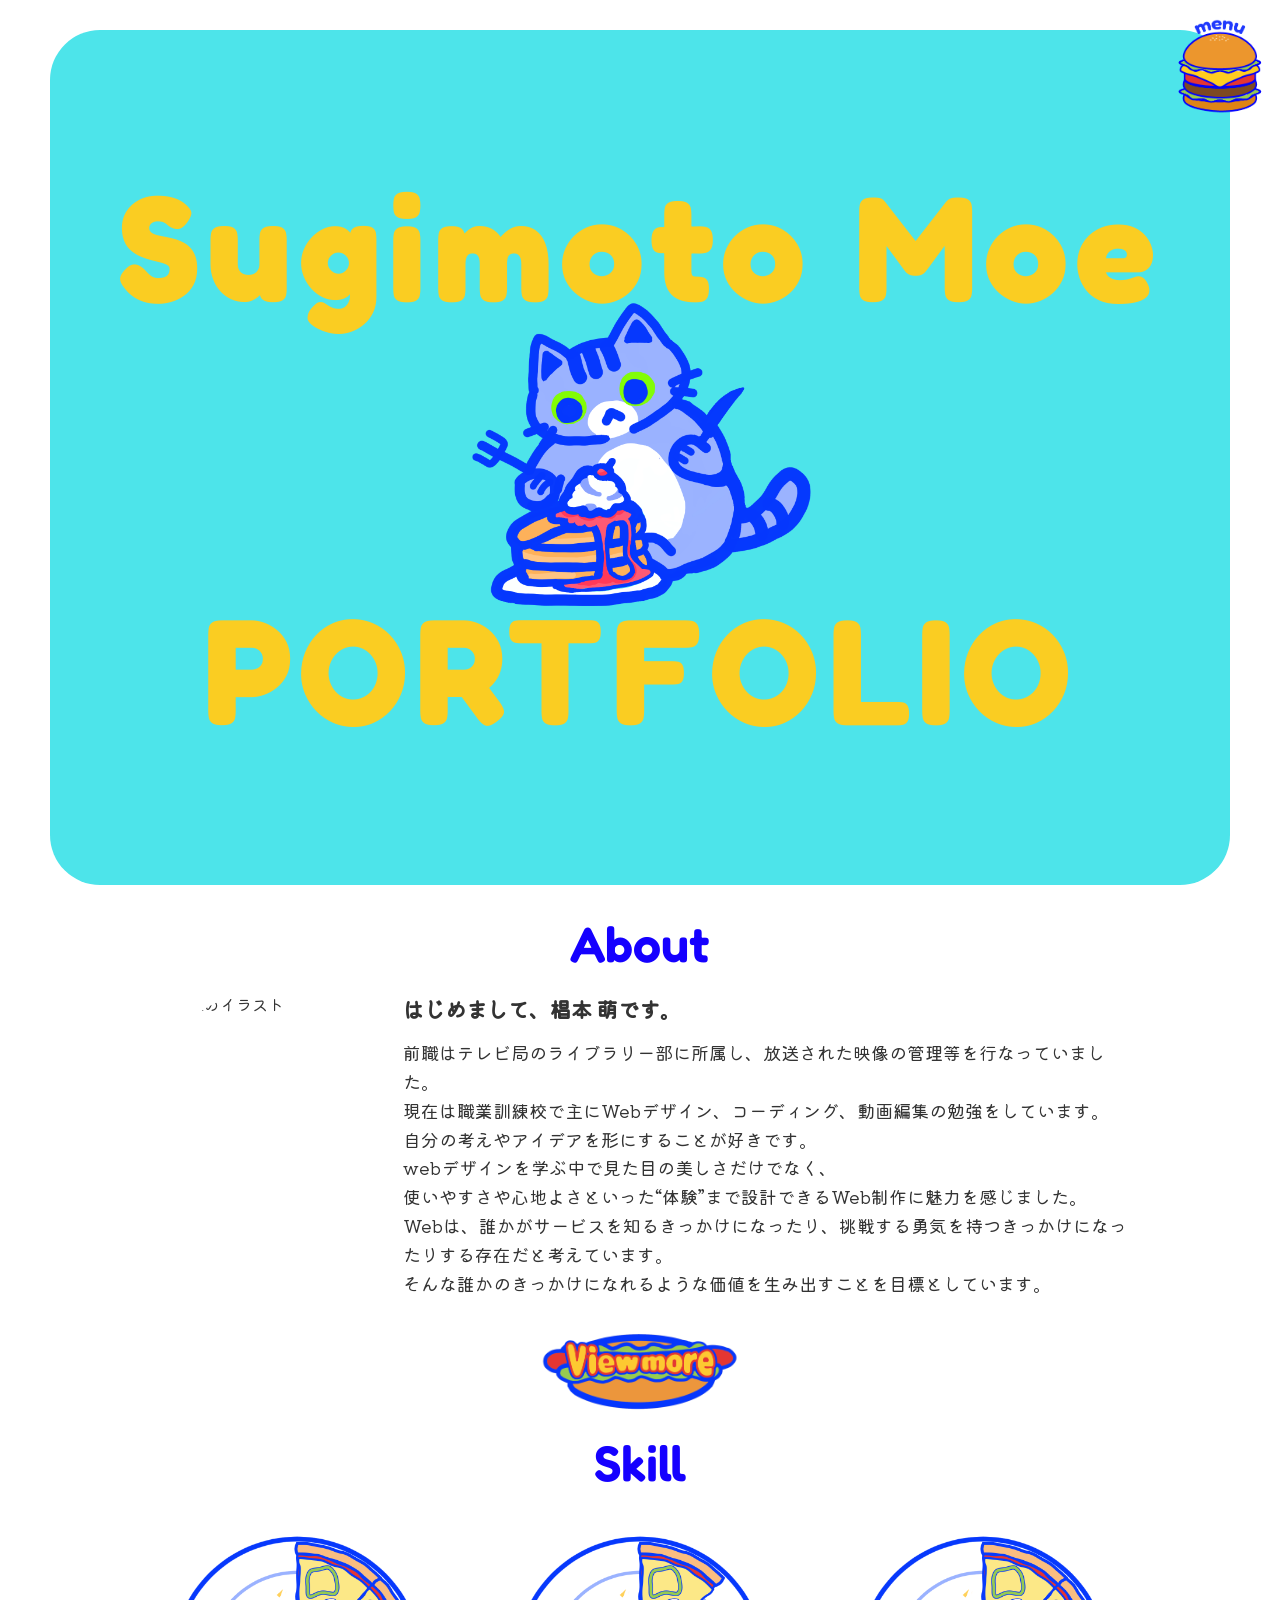
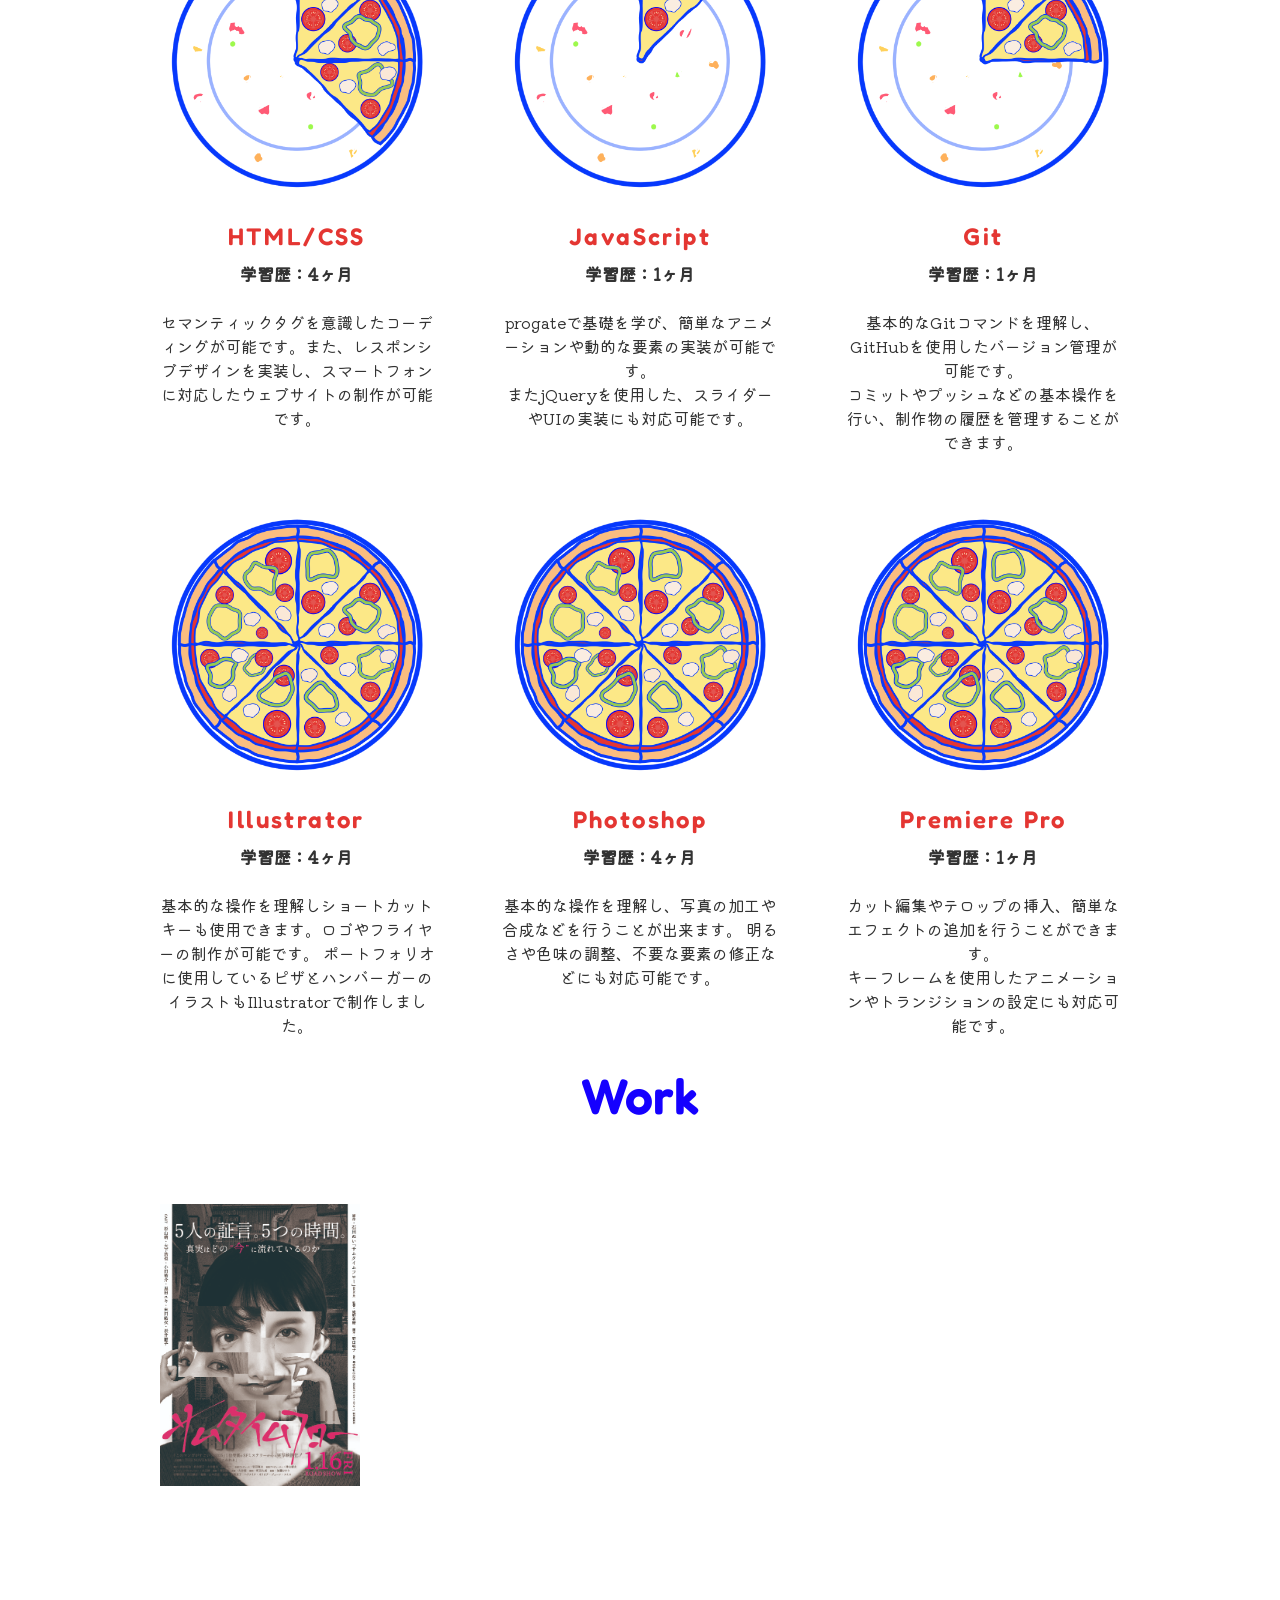
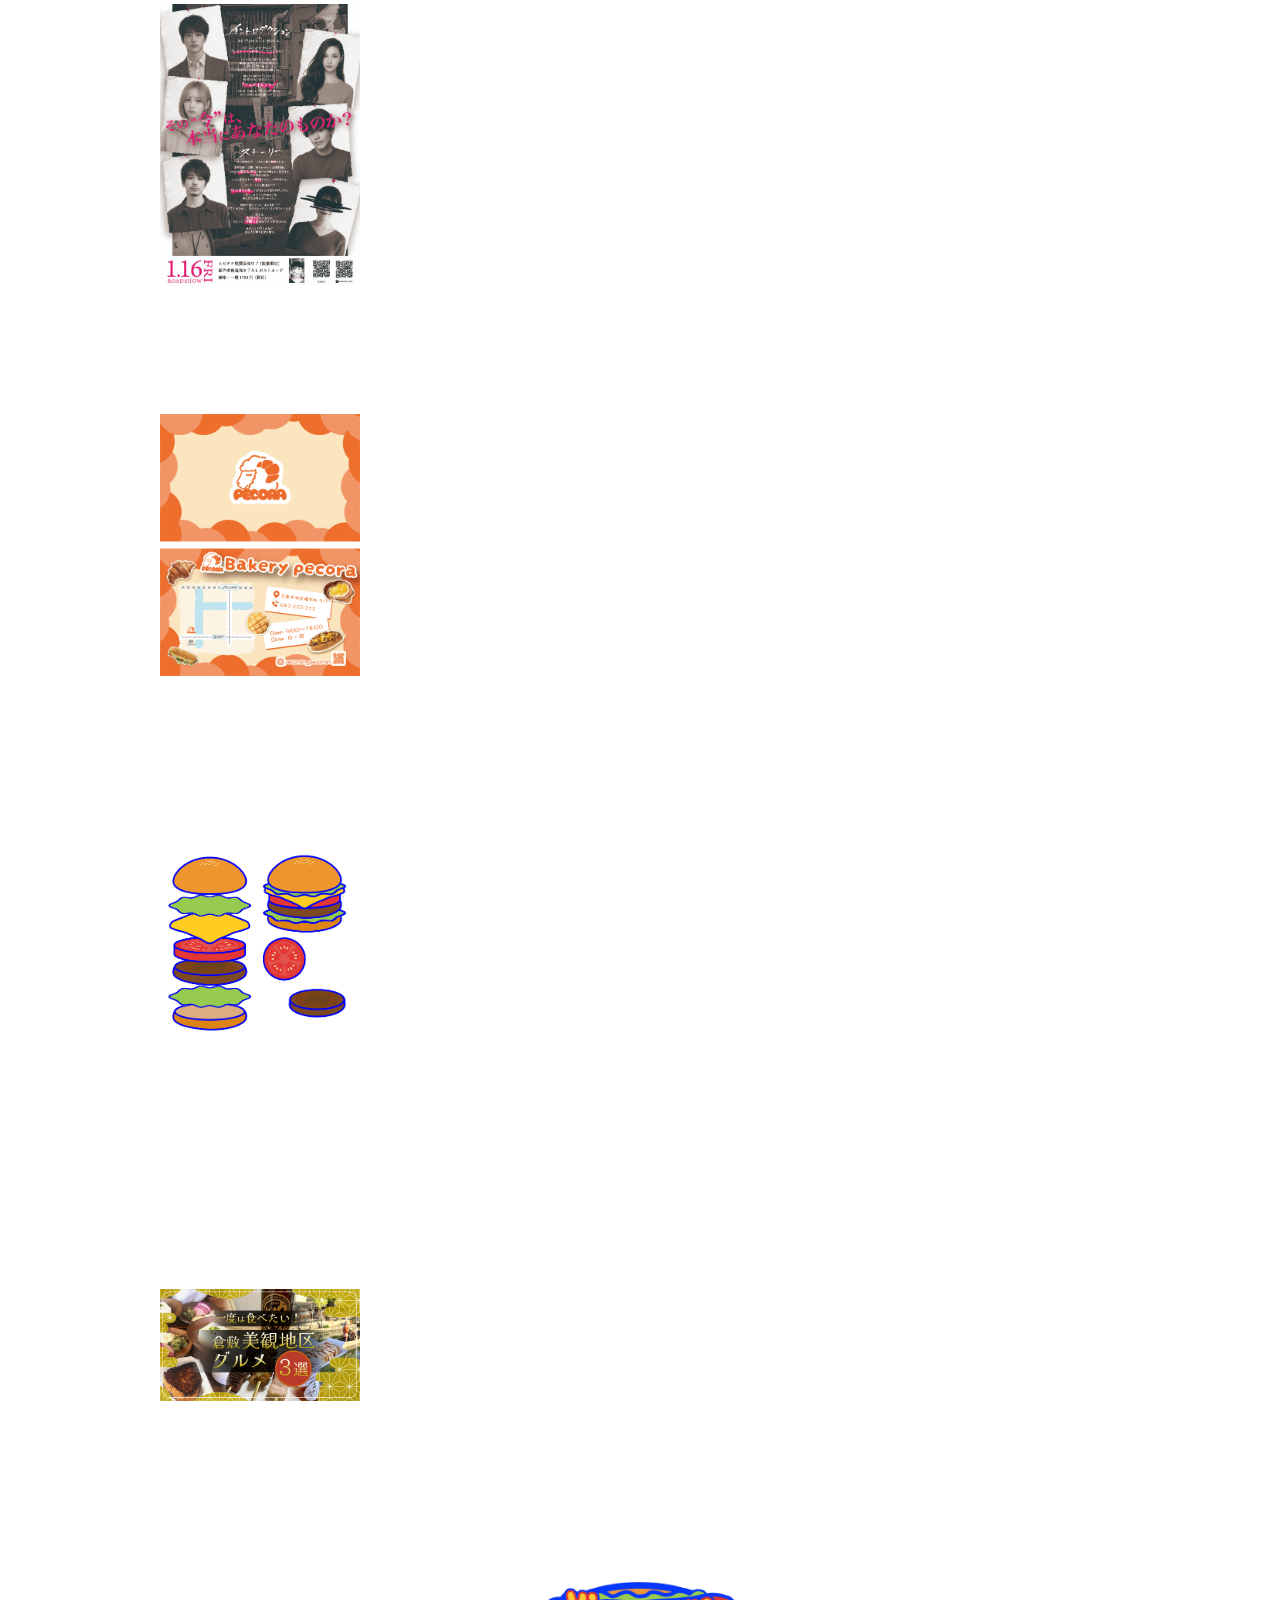
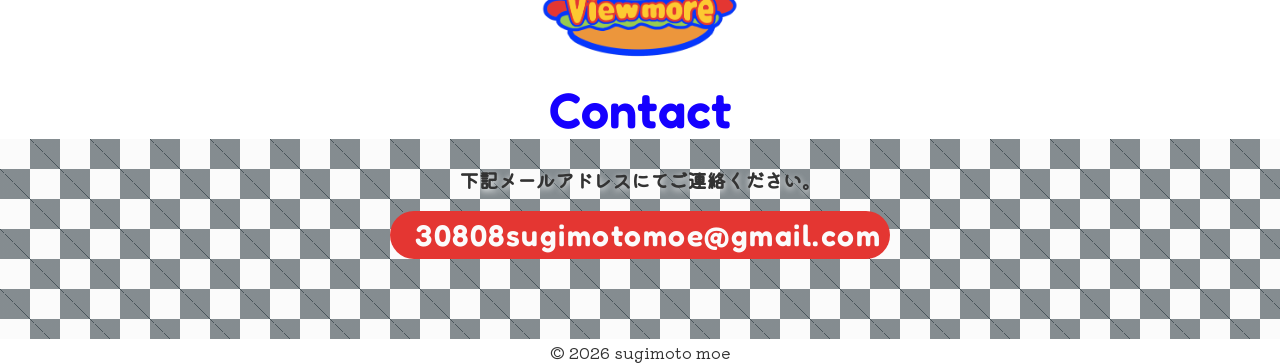
==== index.html @ 566889ae "タイムラインの作成。フォントサイズの調整" ====
<!DOCTYPE html>
<html lang="ja">

<head>
	<meta charset="UTF-8">
	<meta name="viewport" content="width=device-width, initial-scale=1.0">
	<title>椙本のポートフォリオ</title>
	<meta name="description" content="職業訓練校でWeb制作を学ぶ、椙本萌のポートフォリオサイトです。HTML・CSS・JavaScriptを用いた制作物や学習成果、プロフィールなどを掲載しています。">
	<!-- タイトルに表示される写真-->
	<link rel="icon" href="./images/img/route66.png">
	<!-- リセットCSS -->
	<link rel="stylesheet" href="./CSS/reset.css">
	<!-- グーグルフォント 英語-->
	<link rel="preconnect" href="https://fonts.googleapis.com">
	<link rel="preconnect" href="https://fonts.gstatic.com" crossorigin>
	<link href="https://fonts.googleapis.com/css2?family=Fredoka:wght@300..700&display=swap" rel="stylesheet">
	<!-- グーグルフォント 日本語　ゴシック -->
	<link rel="preconnect" href="https://fonts.googleapis.com">
	<link rel="preconnect" href="https://fonts.gstatic.com" crossorigin>
	<link href="https://fonts.googleapis.com/css2?family=Kiwi+Maru&display=swap" rel="stylesheet">
	<!-- Tailwind CSS -->
	<link href="https://cdn.jsdelivr.net/npm/tailwindcss@2.2.19/dist/tailwind.min.css" rel="stylesheet">
	<script src="https://cdn.jsdelivr.net/npm/@tailwindcss/browser@4"></script>
	<!-- jQuery スリック -->
	<!-- slick -->
	<link rel="stylesheet" type="text/css" href="//cdn.jsdelivr.net/npm/slick-carousel@1.8.1/slick/slick.css" />
	<link rel="stylesheet" href="./CSS/slick-theme.css">
	<script src="https://ajax.googleapis.com/ajax/libs/jquery/3.6.0/jquery.min.js"></script>
	<script type="text/javascript" src="//cdn.jsdelivr.net/npm/slick-carousel@1.8.1/slick/slick.min.js"></script>
	<!-- スタイルCSS -->
	<link rel="stylesheet" href="./CSS/style.css">
</head>

<body id="index-html">

	<header>
		<h1 id="home">
			<div class="toppage">
				<p class="hero-title title-01">Sugimoto Moe</p>
				<div class="heroview">
					<!-- ヒーロービューの写真　メイン -->
					<img src="./images/img/hero01.png" alt="パンケーキを食べる猫のイラスト" class="hero-main">
					<!-- ヒーロービューの写真　クリック -->
					<img src="./images/img/hero02.png" alt="パンケーキを食べる猫のイラスト" class="hero-sub">
				</div>
				<p class="hero-title title-02">PORTFOLIO</p>
			</div>
		</h1>

		<div class="hamburger-wrapper">
			<nav>
				<ul class="hamburger">
					<li class="hamburger-top">
						<img src="./images/hamburger manu/hamburger-01.png" alt="ハンバーガーメニュー">
					</li>
					<li class="hamburger-home">
						<a href="#home">
							<img src="./images/hamburger manu/hamburger-02.png" alt="homeセクションへのリンク">
							<!-- <span>HOME</span> -->
						</a>
					</li>
					<li class="hamburger-about">
						<a href="#about">
							<img src="./images/hamburger manu/hamburger-03.png" alt="aboutセクションへのリンク">
							<!-- <span>ABOUT</span> -->
						</a>
					</li>
					<li class="hamburger-skill">
						<a href="#skill">
							<img src="./images/hamburger manu/hamburger-04.png" alt="skillセクションへのリンク">
							<!-- <span>SKILL</span> -->
						</a>
					</li>

					<li class="hamburger-work">
						<a href="#work">
							<img src="./images/hamburger manu/hamburger-05.png" alt="workセクションへのリンク">
							<!-- <span>WORK</span> -->
						</a>
					</li>

					<li class="hamburger-contact">
						<a href="#contact">
							<img src="./images/hamburger manu/hamburger-06.png" alt="contactセクションへのリンク">
							<!-- <span>CONTACT</span> -->
						</a>
					</li>

					<li class="hamburger-bottom">
						<img src="./images/hamburger manu/hamburger-07.png" alt="ハンバーガーメニュー">
					</li>
				</ul>
			</nav>
		</div>
	</header>

	<main>
		<section id="about" class="section-about">
			<div class="section-inner">
				<h2>About</h2>
				<div class="about-wrapper">
					<img src="./images/img/portrait.png" alt="自画像のイラスト">
					<div class="about-content">
						<p><span>はじめまして、椙本 萌です。</span></p>
						<p>前職はテレビ局のライブラリー部に所属し、放送された映像の管理等を行なっていました。
							<br>現在は職業訓練校で主にWebデザイン、コーディング、動画編集の勉強をしています。
							<br>自分の考えやアイデアを形にすることが好きです。
							<br>webデザインを学ぶ中で見た目の美しさだけでなく、
							<br>使いやすさや心地よさといった“体験”まで設計できるWeb制作に魅力を感じました。
							<br>Webは、誰かがサービスを知るきっかけになったり、挑戦する勇気を持つきっかけになったりする存在だと考えています。<br>
							そんな誰かのきっかけになれるような価値を生み出すことを目標としています。
						</p>
					</div>
				</div>
				<a href="about.html" class="hd-btn">
						<img src="./images/img/hd-btn.PNG" alt="もっと見る">
					</a>
			</div>
		</section>


		<section id="skill" class="section-skill">
			<div class="section-inner">
				<h2>Skill</h2>
				<!-- HTML・CSS円グラフ -->
				<div class="skill-list">
					<div class="skill-item" data-level="3">
						<div class="pizza-wrap">
							<img src="./images/skill-pizza/pizza-01.PNG" class="pizza-slice" alt="">
							<img src="./images/skill-pizza/pizza-02.PNG" class="pizza-slice" alt="">
							<img src="./images/skill-pizza/pizza-03.PNG" class="pizza-slice" alt="">
							<img src="./images/skill-pizza/pizza-04.PNG" class="pizza-slice" alt="">
							<img src="./images/skill-pizza/pizza-05.PNG" class="pizza-slice" alt="">
							<img src="./images/skill-pizza/pizza-06.PNG" class="pizza-slice" alt="">
							<img src="./images/skill-pizza/pizza-07.PNG" class="pizza-slice" alt="">
							<img src="./images/skill-pizza/pizza-08.PNG" class="pizza-slice" alt="">
							<img src="./images/skill-pizza/dish.PNG" class="pizza-dish" alt="">
						</div>
						<h3 class="skill-name">HTML/CSS</h3>
						<p class="skill-text">
							<span>学習歴：4ヶ月</span><br>
							セマンティックタグを意識したコーディングが可能です。また、レスポンシブデザインを実装し、スマートフォンに対応したウェブサイトの制作が可能です。

						</p>
					</div>
					<!-- js -->
					<div class="skill-item" data-level="1">
						<div class="pizza-wrap">
							<img src="./images/skill-pizza/pizza-01.PNG" class="pizza-slice" alt="">
							<img src="./images/skill-pizza/pizza-02.PNG" class="pizza-slice" alt="">
							<img src="./images/skill-pizza/pizza-03.PNG" class="pizza-slice" alt="">
							<img src="./images/skill-pizza/pizza-04.PNG" class="pizza-slice" alt="">
							<img src="./images/skill-pizza/pizza-05.PNG" class="pizza-slice" alt="">
							<img src="./images/skill-pizza/pizza-06.PNG" class="pizza-slice" alt="">
							<img src="./images/skill-pizza/pizza-07.PNG" class="pizza-slice" alt="">
							<img src="./images/skill-pizza/pizza-08.PNG" class="pizza-slice" alt="">
							<img src="./images/skill-pizza/dish.PNG" class="pizza-dish" alt="">
						</div>
						<h3 class="skill-name">JavaScript</h3>
						<p class="skill-text">
							<span>学習歴：1ヶ月</span><br>
							progateで基礎を学び、簡単なアニメーションや動的な要素の実装が可能です。<br>
							またjQueryを使用した、スライダーやUIの実装にも対応可能です。
						</p>
					</div>
					<!-- Git -->
					<div class="skill-item" data-level="2">
						<div class="pizza-wrap">
							<img src="./images/skill-pizza/pizza-01.PNG" class="pizza-slice" alt="">
							<img src="./images/skill-pizza/pizza-02.PNG" class="pizza-slice" alt="">
							<img src="./images/skill-pizza/pizza-03.PNG" class="pizza-slice" alt="">
							<img src="./images/skill-pizza/pizza-04.PNG" class="pizza-slice" alt="">
							<img src="./images/skill-pizza/pizza-05.PNG" class="pizza-slice" alt="">
							<img src="./images/skill-pizza/pizza-06.PNG" class="pizza-slice" alt="">
							<img src="./images/skill-pizza/pizza-07.PNG" class="pizza-slice" alt="">
							<img src="./images/skill-pizza/pizza-08.PNG" class="pizza-slice" alt="">
							<img src="./images/skill-pizza/dish.PNG" class="pizza-dish" alt="">
						</div>
						<h3 class="skill-name">Git</h3>
						<p class="skill-text">
							<span>学習歴：1ヶ月</span><br>
							基本的なGitコマンドを理解し、GitHubを使用したバージョン管理が可能です。<br>
							コミットやプッシュなどの基本操作を行い、制作物の履歴を管理することができます。
						</p>
					</div>
					<!-- Illustrator -->
					<div class="skill-item" data-level="4">
						<div class="pizza-wrap">
							<img src="./images/skill-pizza/pizza-01.PNG" class="pizza-slice" alt="">
							<img src="./images/skill-pizza/pizza-02.PNG" class="pizza-slice" alt="">
							<img src="./images/skill-pizza/pizza-03.PNG" class="pizza-slice" alt="">
							<img src="./images/skill-pizza/pizza-04.PNG" class="pizza-slice" alt="">
							<img src="./images/skill-pizza/pizza-05.PNG" class="pizza-slice" alt="">
							<img src="./images/skill-pizza/pizza-06.PNG" class="pizza-slice" alt="">
							<img src="./images/skill-pizza/pizza-07.PNG" class="pizza-slice" alt="">
							<img src="./images/skill-pizza/pizza-08.PNG" class="pizza-slice" alt="">
							<img src="./images/skill-pizza/dish.PNG" class="pizza-dish" alt="">
						</div>
						<h3 class="skill-name">Illustrator</h3>
						<p class="skill-text">
							<span>学習歴：4ヶ月</span><br>
							基本的な操作を理解しショートカットキーも使用できます。ロゴやフライヤーの制作が可能です。
							ポートフォリオに使用しているピザとハンバーガーのイラストもIllustratorで制作しました。
						</p>
					</div>
					<!-- Photoshop -->
					<div class="skill-item" data-level="4">
						<div class="pizza-wrap">
							<img src="./images/skill-pizza/pizza-01.PNG" class="pizza-slice" alt="">
							<img src="./images/skill-pizza/pizza-02.PNG" class="pizza-slice" alt="">
							<img src="./images/skill-pizza/pizza-03.PNG" class="pizza-slice" alt="">
							<img src="./images/skill-pizza/pizza-04.PNG" class="pizza-slice" alt="">
							<img src="./images/skill-pizza/pizza-05.PNG" class="pizza-slice" alt="">
							<img src="./images/skill-pizza/pizza-06.PNG" class="pizza-slice" alt="">
							<img src="./images/skill-pizza/pizza-07.PNG" class="pizza-slice" alt="">
							<img src="./images/skill-pizza/pizza-08.PNG" class="pizza-slice" alt="">
							<img src="./images/skill-pizza/dish.PNG" class="pizza-dish" alt="">
						</div>
						<h3 class="skill-name">Photoshop</h3>
						<p class="skill-text">
							<span>学習歴：4ヶ月</span><br>
							基本的な操作を理解し、写真の加工や合成などを行うことが出来ます。
							明るさや色味の調整、不要な要素の修正などにも対応可能です。
						</p>
					</div>
					<!-- PremiaPro -->
					<div class="skill-item" data-level="3">
						<div class="pizza-wrap">
							<img src="./images/skill-pizza/pizza-01.PNG" class="pizza-slice" alt="">
							<img src="./images/skill-pizza/pizza-02.PNG" class="pizza-slice" alt="">
							<img src="./images/skill-pizza/pizza-03.PNG" class="pizza-slice" alt="">
							<img src="./images/skill-pizza/pizza-04.PNG" class="pizza-slice" alt="">
							<img src="./images/skill-pizza/pizza-05.PNG" class="pizza-slice" alt="">
							<img src="./images/skill-pizza/pizza-06.PNG" class="pizza-slice" alt="">
							<img src="./images/skill-pizza/pizza-07.PNG" class="pizza-slice" alt="">
							<img src="./images/skill-pizza/pizza-08.PNG" class="pizza-slice" alt="">
							<img src="./images/skill-pizza/dish.PNG" class="pizza-dish" alt="">
						</div>
						<h3 class="skill-name">Premiere Pro</h3>
						<p class="skill-text">
							<span>学習歴：1ヶ月</span><br>
							カット編集やテロップの挿入、簡単なエフェクトの追加を行うことができます。<br>
							キーフレームを使用したアニメーションやトランジションの設定にも対応可能です。
						</p>
					</div>
				</div>
			</div>
		</section>

		<section id="work" class="section-work">
			<div class="section-inner">
				<h2>Work</h2>
				<div class="slide-items__wrap">
					<ul class="slide-items">
						<li class="slide-items__item">
							<img src="./images/work/flyer01.jpg" alt="">
						</li>
						<li class="slide-items__item">
							<img src="./images/work/flyer02.jpg" alt="">
						</li>
						<li class="slide-items__item">
							<img src="./images/work/shopCard.png" alt="">
						</li>
						<li class="slide-items__item">
							<img src="./images/work/burger.png" alt="">
						</li>
						<li class="slide-items__item">
							<img src="./images/work/thumbnail.webp" alt="">
						</li>
					</ul>
				</div>

				<a href="works.html" class="hd-btn">
					<img src="./images/img/hd-btn.PNG" alt="もっと見る">
				</a>

			</div>
		</section>

		<section id="contact" class="section-contact">
			<h2>Contact</h2>

			<div class="plaid">

				<p>下記メールアドレスにてご連絡ください。</p>
				<div class="address-area">
					<address>
						<a href="mailto:30808sugimotomoe@gmail.com">
							30808sugimotomoe@gmail.com
						</a>
					</address>
					<!-- <div class="SNS-icon">
						<a href="#" class="X">
							<img src="" alt="xのアカウント">
						</a>
						<a href="#" class="Instagram">
							<img src="" alt="Instagramのアカウント">
						</a>
					</div> -->
				</div>
			</div>
		</section>
	</main>
	<footer>
		<p><small>&copy; 2026 sugimoto moe</small></p>
	</footer>
	<!-- js -->
	<script src="./js/slider.js"></script>
	<script src="./js/hamburger.js"></script>
	<script src="./js/pizza.js"></script>
</body>

</html>
---- CSS/style.css ----
@charset "utf-8";


/* * {
    border: solid 1px magenta;
} */

/* ページ内リンクの遷移をなめらかに */
html {
    scroll-behavior: smooth;
    color: #333;
    font-family: "Kiwi Maru", serif;
}

/* トップページ */
.toppage {
    background-color: #4de4ea;
    border-radius: 50px;
    height: 95vh;
    margin: 30px 50px;

    display: flex;
    flex-direction: column;
    justify-content: center;
    align-items: center;
    position: relative;
}

/* ヒーロビューのイラストの大きさと位置 */
.heroview {
    max-width: 350px;
    margin: 0 auto;
    z-index: 10;
}

.heroview img {
    width: 100%;
}

.hero-sub {
    opacity: 0;
    display: none;
}


.hero-title {
    font-family: "Fredoka", sans-serif;
    font-weight: 700;
    color: #facd22;
    letter-spacing: 0.05em;
    font-size: clamp(2rem, -0.682rem + 13.41vw, 9.375rem);
}

.title-01 {
    margin-bottom: -50px;
}

.title-02 {
    margin-top: -50px;
}


/* ハンバーガーメニュー */
.hamburger-wrapper {
    position: fixed;
    top: 15px;
    right: 15px;
    z-index: 100;
    cursor: pointer;
}

.hamburger img {
    width: 100%;
}

.hamburger-wrapper ul {
    position: relative;
    width: 90px;
    height: auto;
}

.hamburger li {
    position: absolute;
    top: 0;
    left: 0;
}

.hamburger-top {
    z-index: 507;
}

.hamburger-home {
    z-index: 506;
    margin-top: 36px;
}

.hamburger-about {
    z-index: 505;
    margin-top: 36px;
}

.hamburger-skill {
    z-index: 504;
    margin-top: 45px;
}

.hamburger-work {
    z-index: 503;
    margin-top: 54px;
}

.hamburger-contact {
    z-index: 502;
    margin-top: 65px;
}

.hamburger-bottom {
    z-index: 501;
    margin-top: 68px;
}


/* クリックした時に、ハンバーガーが展開し、下方向に具材が移動する。 */
.hamburger-home.is-open {
    transform: translateY(20px);
}

.hamburger-about.is-open {
    transform: translateY(40px);
}

.hamburger-skill.is-open {
    transform: translateY(60px);
}

.hamburger-work.is-open {
    transform: translateY(80px);
}

.hamburger-contact.is-open {
    transform: translateY(100px);
}

.hamburger-bottom.is-open {
    transform: translateY(120px);
}

/* 動きを滑らかにする */
.hamburger li {
    transition: transform 0.3s;
}

/* h２のテキスト設定 */
h2 {
    text-align: center;
    font-family: "Fredoka", sans-serif;
    color: #1500ff;
    /* min40px max50px */
    font-size: clamp(2.5rem, 2.273rem + 1.14vw, 3.125rem);
    font-weight: 600;
    margin: 20px;
}

.section-contact h2 {
    margin-bottom: 0px;
}

/* セクション内余白 */
.section-inner {
    max-width: 1100px;
    margin: auto;
    padding: 0 50px;
}

/* アバウト 自己紹介 */
.about-wrapper {
    display: flex;
    align-items: center;
    gap: 40px;
    max-width: 1100px;
    margin: 0 auto;
}

.about-wrapper img {
    width: 300px;
    height: 300px;
    border-radius: 50%;
}

.about-wrapper p {
    font-size: clamp(1rem, 0.955rem + 0.23vw, 1.125rem);
    line-height: 1.6;
}

.about-wrapper p span {
    display: block;
    font-size: clamp(1.188rem, 1.142rem + 0.23vw, 1.313rem);
    font-weight: bold;
    margin-bottom: 12px;
}

/* もっと見るボタン */

.hd-btn {
    display: block;
    margin: 30px auto 0;
    width: 200px;
    height: auto;
    z-index: 100;
}

.hd-btn img {
    width: 100%;
}

/* スキル */

/* グリッド配置 */
.skill-list {
    max-width: 1100px;
    margin: 0 auto;
    display: grid;
    grid-template-columns: repeat(3, 1fr);
    gap: 30px;
}


/* 各スキル中央寄せ*/
.skill-item {
    max-width: 300px;
    margin: 0 auto;
    text-align: center;
    /* background-color: #ffd0cf;
    border-radius: 30px; */
}

/* ピザ */
.pizza-wrap {
    width: 100%;
    aspect-ratio: 1 / 1;
    position: relative;
}

.pizza-slice {
    position: absolute;
    inset: 0;
    width: 100%;
    height: 100%;
    object-fit: contain;
    transition: 0.4s ease;
    z-index: 3;
}

.pizza-slice.hide {
    opacity: 0;
    transform: translateY(10px);
}

/* お皿 */
.pizza-dish {
    position: absolute;
    inset: 0;
    width: 100%;
    height: 100%;
    object-fit: contain;
    z-index: 2;
}

/* テキスト */
.skill-name {
    font-family: "Fredoka", sans-serif;
    letter-spacing: 0.1em;
    margin-top: 12px;
    /* min20px max24px */
    font-size: clamp(1.25rem, 1.159rem + 0.45vw, 1.5rem);
    font-weight: 600;
    color: #e43632;
}

.skill-text {
    max-width: 300px;
    margin: 10px 10px;
    font-size: 16px;
    line-height: 1.5;
}

.skill-text span {
    display: block;
    font-size: 17px;
    font-weight: bold;
}

/* work*/
/* .section_work {
    max-width: 1100px;
    margin: 0 auto;
} */

.slide-items__wrap {
    width: 100%;
    height: 100%;
    margin: auto;
}

.slick-prev {
    left: 0px;
    z-index: 50;
}

.slick-next {
    right: 10px;
    z-index: 50;
}

.slick-prev,
.slick-next {
    width: 30px;
    height: 30px;
}

.slide-items__item {
    width: 200px;
    margin: 0 20px;
}

.slide-items__item img {
    width: 100%;
    height: 400px;
    object-fit: contain;
    object-position: center;
}

.slick-prev:before,
.slick-next:before {
    color: #e43632;
    font-size: 40px;
}

/* コンタクト */
.plaid {
    background-color: #fbfbfb;
    background-image: linear-gradient(45deg, #0f1e2680 25%, transparent 25%, transparent 75%, #0f1e2680 75%), linear-gradient(45deg, #0f1e2680 25%, transparent 25%, transparent 75%, #0f1e2680 75%);
    background-position: 0 0, 30px 30px;
    background-size: 60px 60px;
    height: 200px;

}

.plaid p {
    font-size: clamp(1.063rem, 1.017rem + 0.23vw, 1.188rem);
    margin: 0 auto;
    text-align: center;
    font-weight: bold;
    padding-top: 30px;
    text-shadow: 0 2px 6px rgba(255, 255, 255, 0.9);
}

.address-area {
    max-width: 500px;
    margin: 20px auto 0;
    display: flex;
    justify-content: center;
}

.address-area address {
    justify-content: center;
    background-color: #e43632;
    padding: 7px 25px;
    max-width: 500px;
    margin: 0 auto;
    border-radius: 30px;
    /* ホバー時の動き */
    transition: transform .25s ease;
}

.address-area a {
    font-family: "Fredoka", sans-serif;
    color: #fbfbfb;
    font-size: clamp(1.25rem, 1.023rem + 1.14vw, 1.875rem);
    font-weight: 600;
    letter-spacing: 0.05em;
}

/* ホバーとクリック */
.address-area address:hover {
    transform: scale(1.05);
}

.address-area address:active {
    transform: scale(0.95);
}

/* フッター */
footer p {
    font-size: 20px;
    text-align: center;
}

/* about.html */

/* タイムライン全体 */
.timeline {
  position: relative;
  margin: 0 50px;
  border-left: 2px solid #ccc;
  padding-left: 1rem;
}

.timeline-item {
  position: relative;
  margin-block: 2rem;
}

.timeline-item time {
    font-size: clamp(1.188rem, 1.119rem + 0.34vw, 1.375rem);
  font-weight: bold;
  color: #e43632;
}
.timeline-item h3 {
    font-size: clamp(1.25rem, 1.08rem + 0.23vw, 1.375rem);
    font-weight: bold;
    margin: 10px 0;}

.timeline-text {
background-color: #4de4ea;
padding: 15px;
border-radius: 10px;
margin: 10px;
}

.timeline-item::before {
  content: '';
  position: absolute;
  left: -1.2rem;
  top: 0.25rem;
  width: 12px;
  height: 12px;
  background: #e43632;
  border: 7px solid #e43632;
  border-radius: 50%;
}


/* PC：左右に交互配置 */
@media (min-width: 768px) {
  .timeline {
    position: relative;
    padding-left: 0;
    border-left: none;
  }
  
/* タイムラインの縦線  PC*/
  .timeline::before {
    content: '';
    position: absolute;
    top: 170px;
    bottom: 172px;
    left: 50%;
    width: 2px;
    background: #ccc;
  }

  .timeline-item {
    width: 50%;
    padding: 1rem 2rem;
    box-sizing: border-box;
    position: relative;
  }

  .timeline-item:nth-child(odd) {
    left: 0;
    text-align: right;
  }

  .timeline-item:nth-child(even) {
    left: 50%;
    text-align: left;
  }
  .timeline-text {
    text-align: left;
  }

  .timeline-item::before {
    top: 1rem;
    left: auto;
    right: -0.6rem;
  }

  .timeline-item:nth-child(even)::before {
    left: -0.4rem;
    right: auto;
  }
}


/* works.html */
/* ロゴ */
.top-logo {
    position: fixed;
    top: 40px;
    left: 20px;
    width: 50px;
    height: auto;
    z-index: 100;
}

.top-logo img {
    width: 100%;
}

/* 制作物一覧 */
#works-html p {
    font-size: 16px;
    line-height: 1.6;
    text-align: center;
    margin-bottom: 20px;
}

.works-wrapper {
    max-width: 1200px;
    margin: 0 auto;
    display: grid;
    grid-template-columns: repeat(3, 1fr);
    gap: 50px;
    padding: 0 20px;
}

.works-wrapper button {
    font-family: "Fredoka", sans-serif;
    letter-spacing: 2px;
    font-size: clamp(1.125rem, 1.08rem + 0.23vw, 1.25rem);
}

/* 制作物ごとに枠をつける。色は仮 */
.work-container {
    /* border: #1500ff solid 5px; */
    background-color: #4de4ea;
    border-radius: 25px;
    padding: 30px;
    display: flex;
    flex-direction: column;
    align-items: center;
}

.work-container img {
    max-width: 100%;
    height: 350px;
    object-fit: contain;
}

.work-container video {
    max-width: 100%;
    margin: 0 auto;
    display: block;
    height: 350px;
}

.work-container h3 {
    text-align: center;
    min-height: 72px;
    display: flex;
    justify-content: center;
    align-items: center;
    font-size: clamp(1.125rem, 1.08rem + 0.23vw, 1.25rem);
    font-family: "Kiwi Maru", serif;
    margin: 5px 0;
}


/* ホバーとクリック */
.work-container button:hover {
    transform: scale(1.05);
}

.work-container button:active {
    transform: scale(0.95);
}

/* モーダルウィンドウ */
.modal {
    display: none;
    position: fixed;
    left: 0;
    top: 0;
    width: 100%;
    height: 100%;
    overflow: auto;
    background-color: rgba(0, 0, 0, 0.5);
    z-index: 100;
    opacity: 0;
}

.modal.active {
    display: block;
    opacity: 1;
}

.modal-box {
    background-color: #4de4ea;
    margin: 10px auto;
    padding: 20px;
    width: 100%;
    max-width: 650px;
    border-radius: 20px;
    text-align: center;
}

.modal-box img {
    max-width: 100%;
    height: 400px;
    margin: 0 auto;
    object-fit: contain;
}

.modal-box video {
    max-width: 100%;
    margin: 0 auto;
    display: block;
    height: 500px;
}

.modal-box h3 {
    margin: 20px 0;
    font-size: clamp(1.125rem, 1.08rem + 0.23vw, 1.25rem);
}

/* テキストエリアに白背景をつける */
.modal-text {
    background-color: #fbfbfb;
    padding: 15px;
    border-radius: 20px;
}

.modal-text span {
    color: #1500ff;
    font-weight: bold;
    display: block;
}

.modal-text p {
    font-size: clamp(1rem, 0.977rem + 0.11vw, 1.063rem);
    line-height: 1.6;
    margin-bottom: 5px;
}
.modal-close{font-family: "Fredoka", sans-serif;
font-size: clamp(1.125rem, 1.08rem + 0.23vw, 1.25rem);
font-weight: bold;
margin-top: 10px;
}

/* フワッと出てくるアニメーション*/
/* 0.4sで大きく */
.modal.active .modal-box {
    animation: fadeInScale 0.4s ease forwards;
}

@keyframes fadeInScale {
    0% {
        opacity: 0;
        transform: scale(0.8);
    }

    100% {
        opacity: 1;
        transform: scale(1);
    }
}

/* レスポンシブ対応 */

@media (max-width: 767px) {
    .toppage {
        margin: 30px;
    }

    .heroview {
        max-width: 250px;
    }

    .title-01 {
        margin-bottom: 10px;
    }

    .title-02 {
        margin-top: 10px;
    }

    .hamburger-wrapper ul {
        width: 60px;
        height: auto;
    }

    .hamburger-home {
        z-index: 6;
        margin-top: 25px;
    }

    .hamburger-about {
        z-index: 5;
        margin-top: 24px;
    }

    .hamburger-skill {
        z-index: 4;
        margin-top: 32px;
    }

    .hamburger-work {
        z-index: 3;
        margin-top: 38px;
    }

    .hamburger-contact {
        z-index: 2;
        margin-top: 46px;
    }

    .hamburger-bottom {
        z-index: 1;
        margin-top: 48px;
    }

    .about-wrapper {
        flex-direction: column;
        text-align: center;
    }

    .about-wrapper img {
        width: 200px;
        height: 200px;
    }

    .about-content p:nth-of-type(2) {
        text-align: left;
    }

    .hd-btn {
        margin: 20px auto 0;
        width: 150px;
        height: auto;
        z-index: 100;
    }

    .section-skill {
        min-height: 100vh;
        display: flex;
        align-items: center;
    }

    .skill-list {
        grid-template-columns: repeat(2, 1fr);
    }

    .skill-text {
        text-align: left;
    }

    .skill-text span {
        font-size: 15px;
        font-weight: bold;
        text-align: center;
    }

    .slide-items__item img {
        width: 100%;
        height: 300px;
        object-fit: contain;
        object-position: center;
    }

    .slick-prev {
        left: -15px;
        z-index: 50;
    }

    .slick-next {
        right: -15px;
        z-index: 50;
    }

    .slick-prev:before,
    .slick-next:before {
        color: #e43632;
        font-size: 30px;
    }

    .address-area address {
        margin: 0 30px;
    }

    /* works　レスポンシブ */
    .top-logo {
        position: fixed;
        top: 30px;
        left: 15px;
        width: 40px;
        height: auto;
        z-index: 100;
    }

    /* モーダル　グリッド */
    .works-wrapper {
        grid-template-columns: none;
        margin: 0 auto;
        max-width: 350px;
        padding: 0;
    }

    .work-container {
        max-width: 100%;
    }

    /* モーダル　個々 */
    .modal-box {
        max-width: 350px;
        margin: 30 auto;
    }
}

/* @media (max-width: 384px) {
    .slide-items__item {
        width: 50px;
        margin: 0 20px;
    }

    .slide-items__item img {
        width: 100%;
        height: 150px;
        object-fit: contain;
        object-position: center;
    }
} */
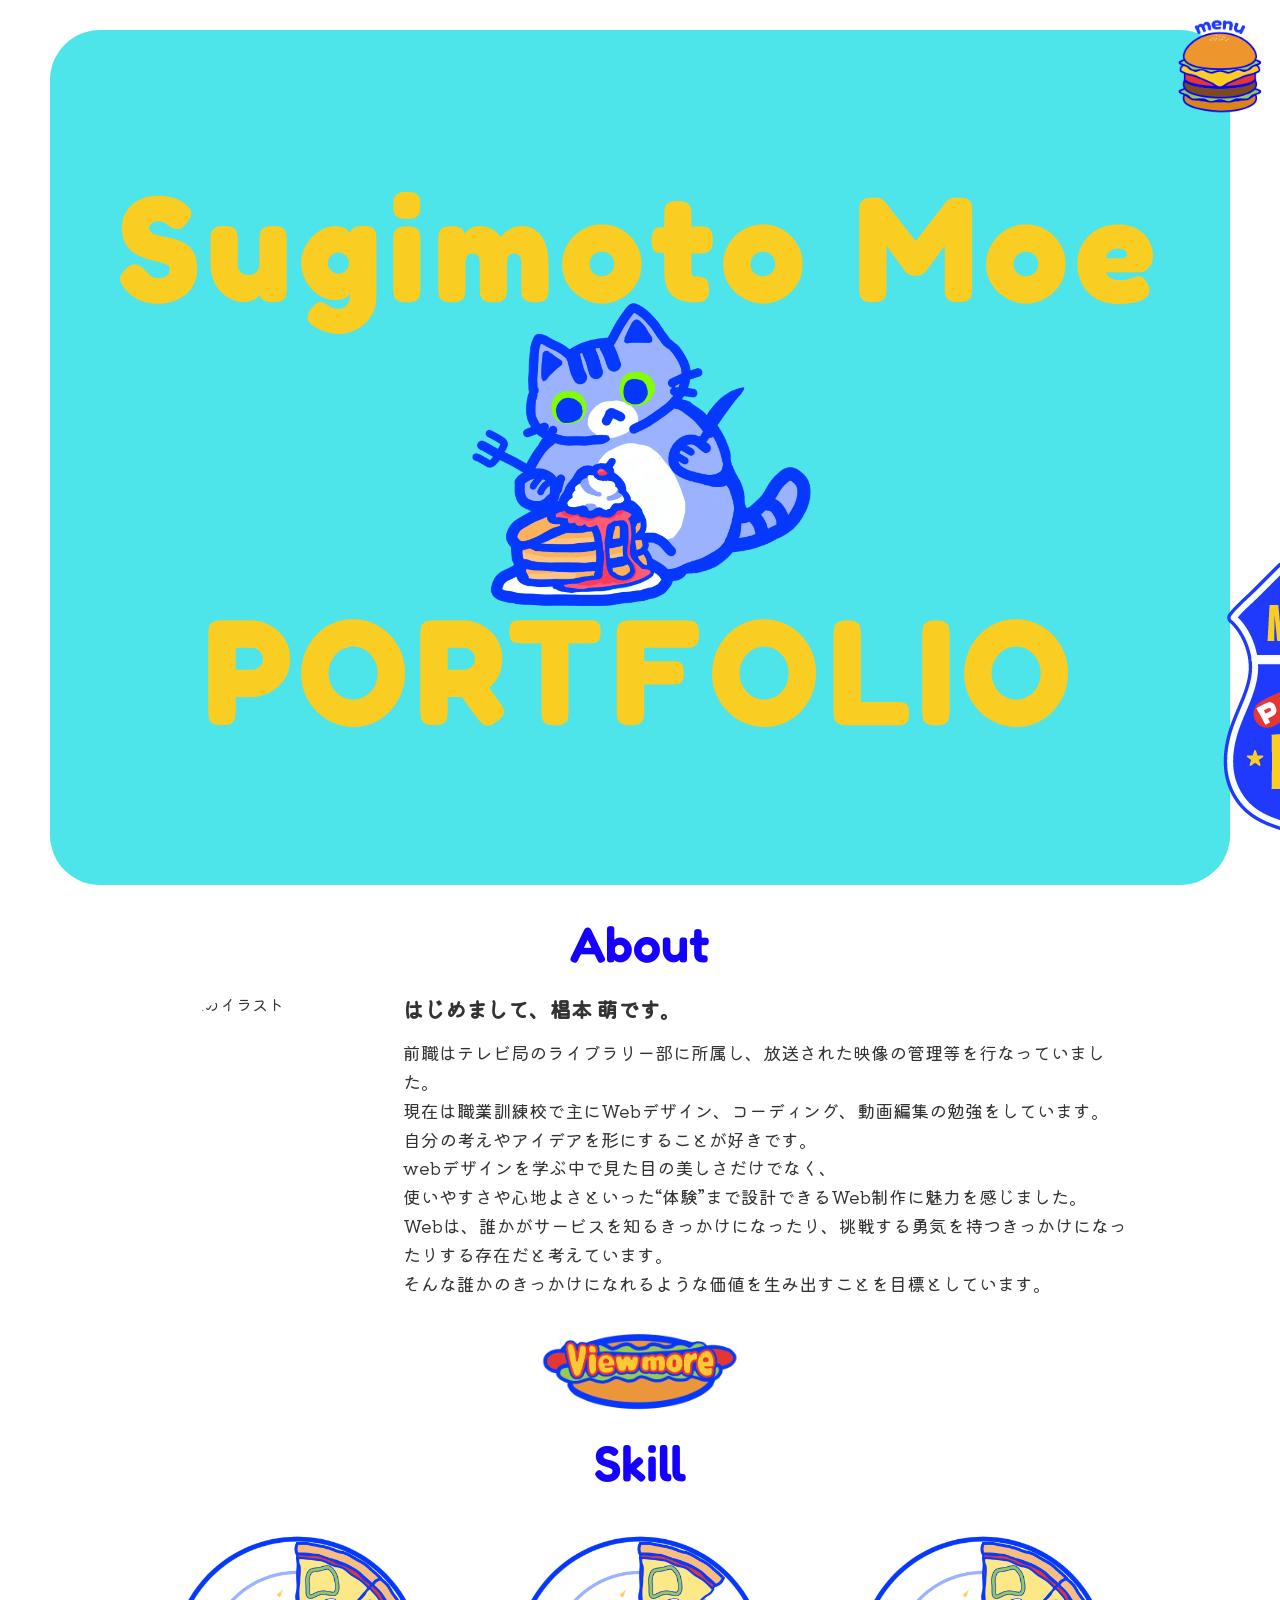
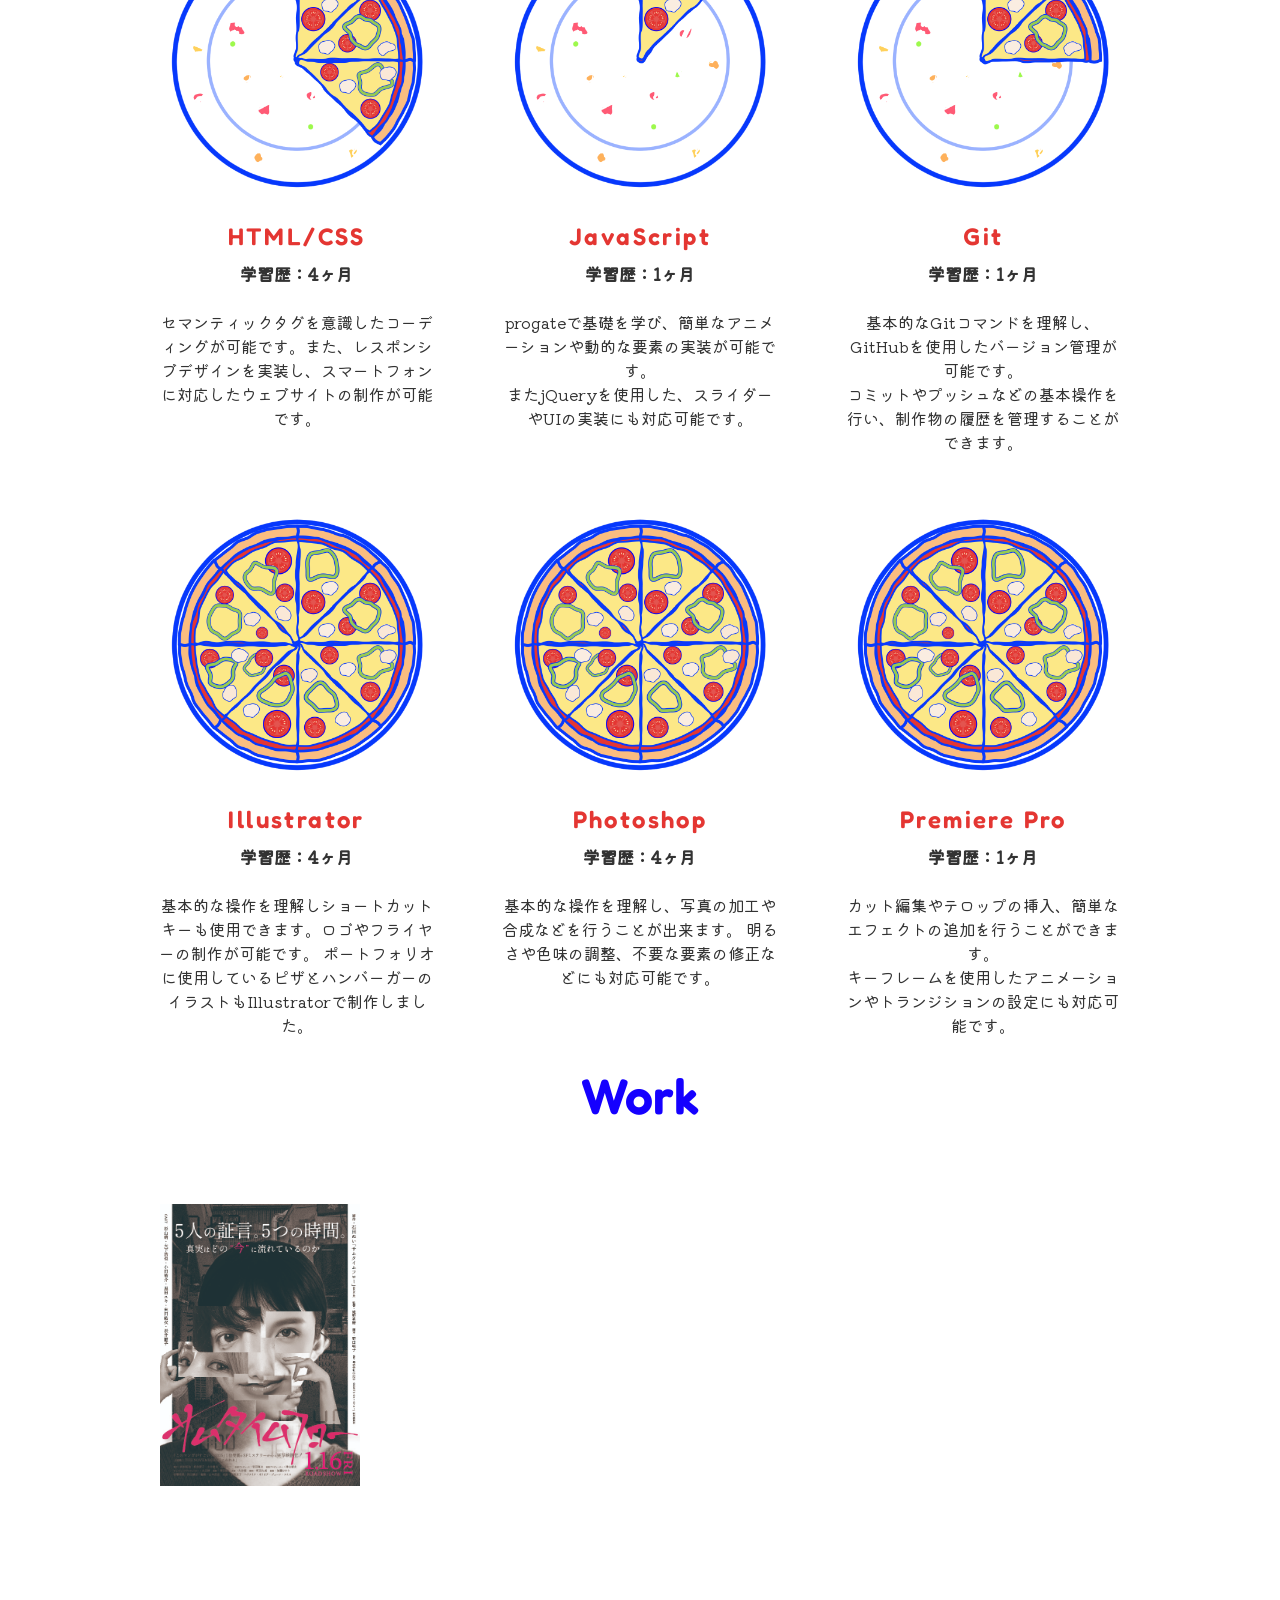
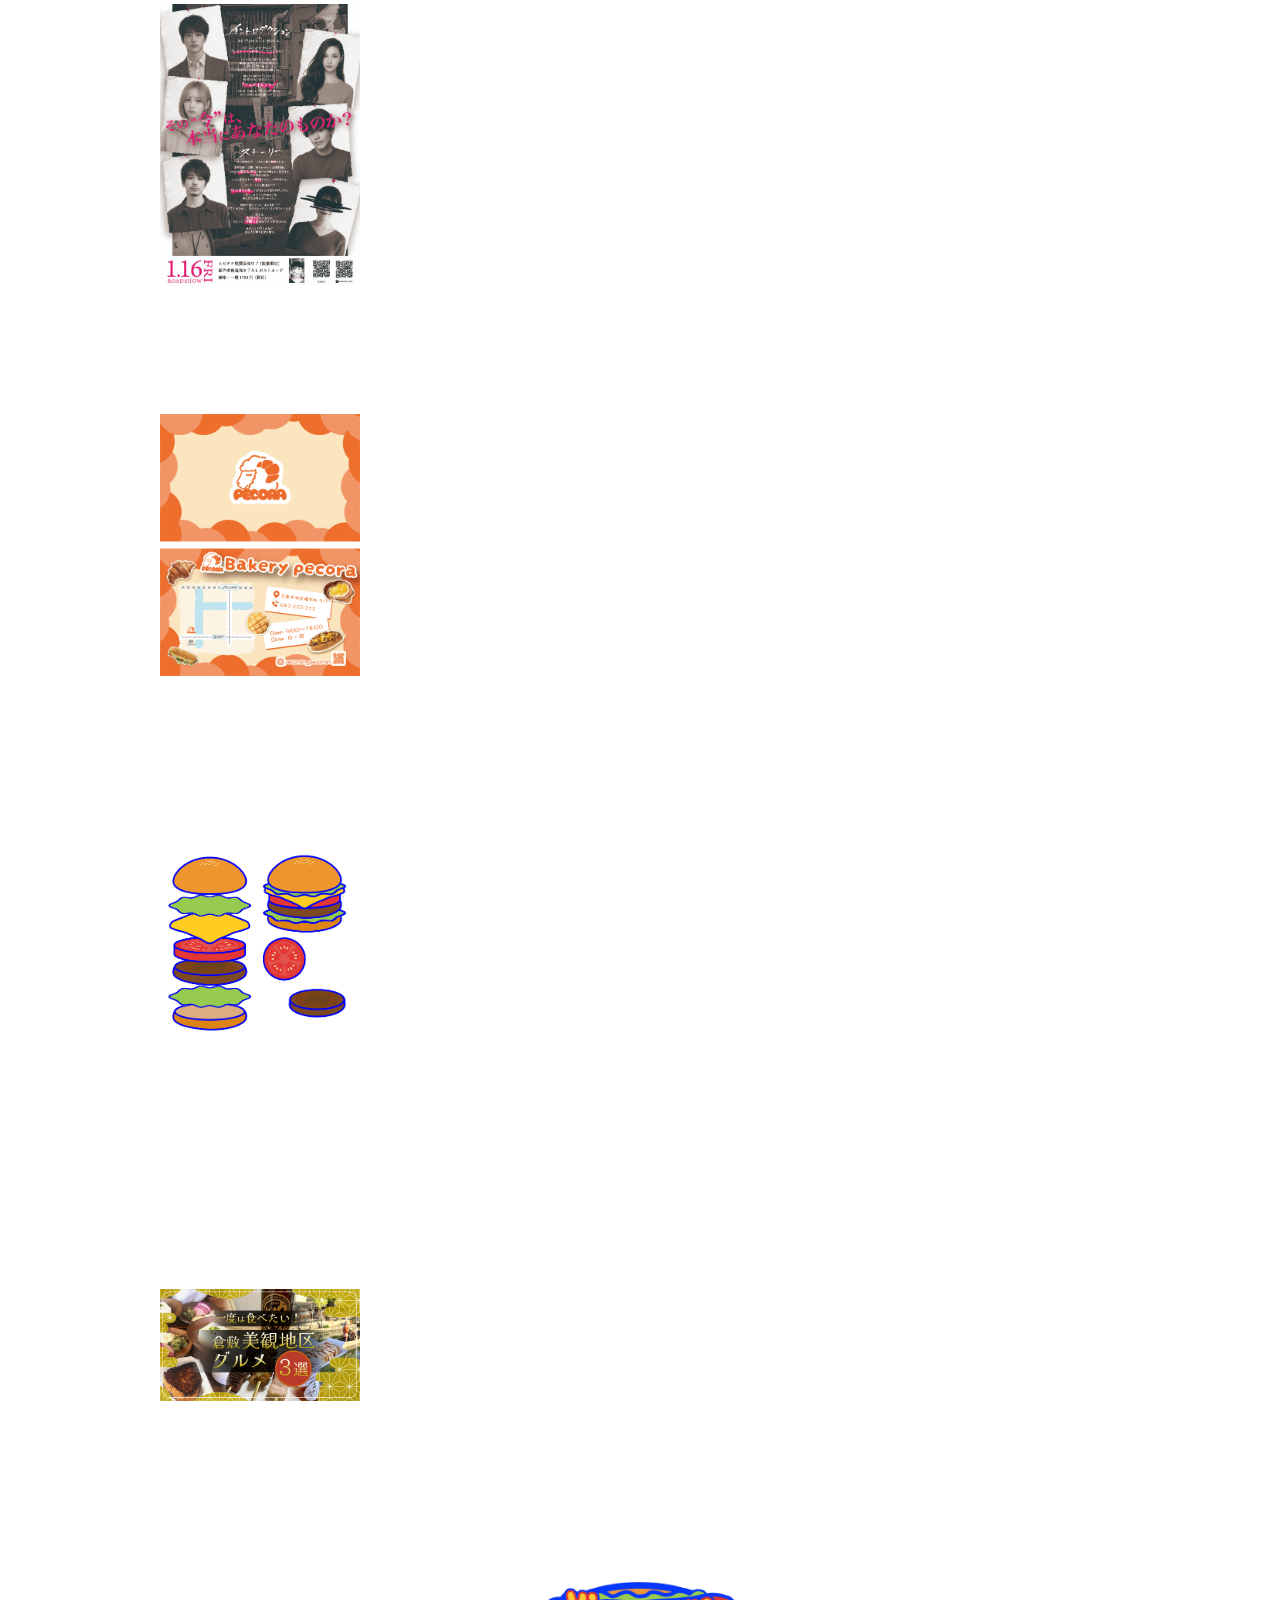
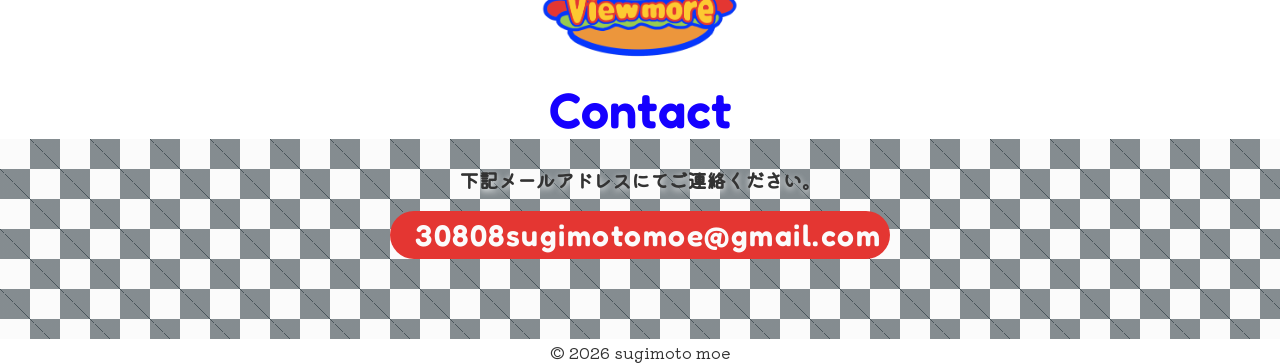
==== commit 70b11cae: "about.htmlの調整" ====
--- a/index.html
+++ b/index.html
@@ -94,6 +94,13 @@
 		</div>
 	</header>
 
+<!-- ホームへ戻るボタン 画像は仮-->
+<div class="home-link">
+		<a href="#home">
+			<img src="./images/img/route66.png" alt="トップへ戻る">
+		</a>
+	
+</div>
 	<main>
 		<section id="about" class="section-about">
 			<div class="section-inner">
--- a/CSS/style.css
+++ b/CSS/style.css
@@ -148,6 +148,16 @@
 /* 動きを滑らかにする */
 .hamburger li {
     transition: transform 0.3s;
+}
+
+/* トップへ戻るボタン！ */
+.home-link{
+    position: fixed;
+    bottom: 40px;
+    right: 20px;
+    width: 50px;
+    height: auto;
+    z-index: 100;
 }
 
 /* h２のテキスト設定 */
@@ -399,11 +409,11 @@
 /* about.html */
 
 /* タイムライン全体 */
-.timeline {
+.timeline-wrapper {
   position: relative;
   margin: 0 50px;
   border-left: 2px solid #ccc;
-  padding-left: 1rem;
+  padding-left: 11px;
 }
 
 .timeline-item {
@@ -442,19 +452,20 @@
 
 
 /* PC：左右に交互配置 */
+
 @media (min-width: 768px) {
-  .timeline {
+  .timeline-wrapper {
     position: relative;
     padding-left: 0;
     border-left: none;
   }
   
 /* タイムラインの縦線  PC*/
-  .timeline::before {
+  .timeline-wrapper::before {
     content: '';
     position: absolute;
-    top: 170px;
-    bottom: 172px;
+    top: 20px;
+    bottom: 0px;
     left: 50%;
     width: 2px;
     background: #ccc;
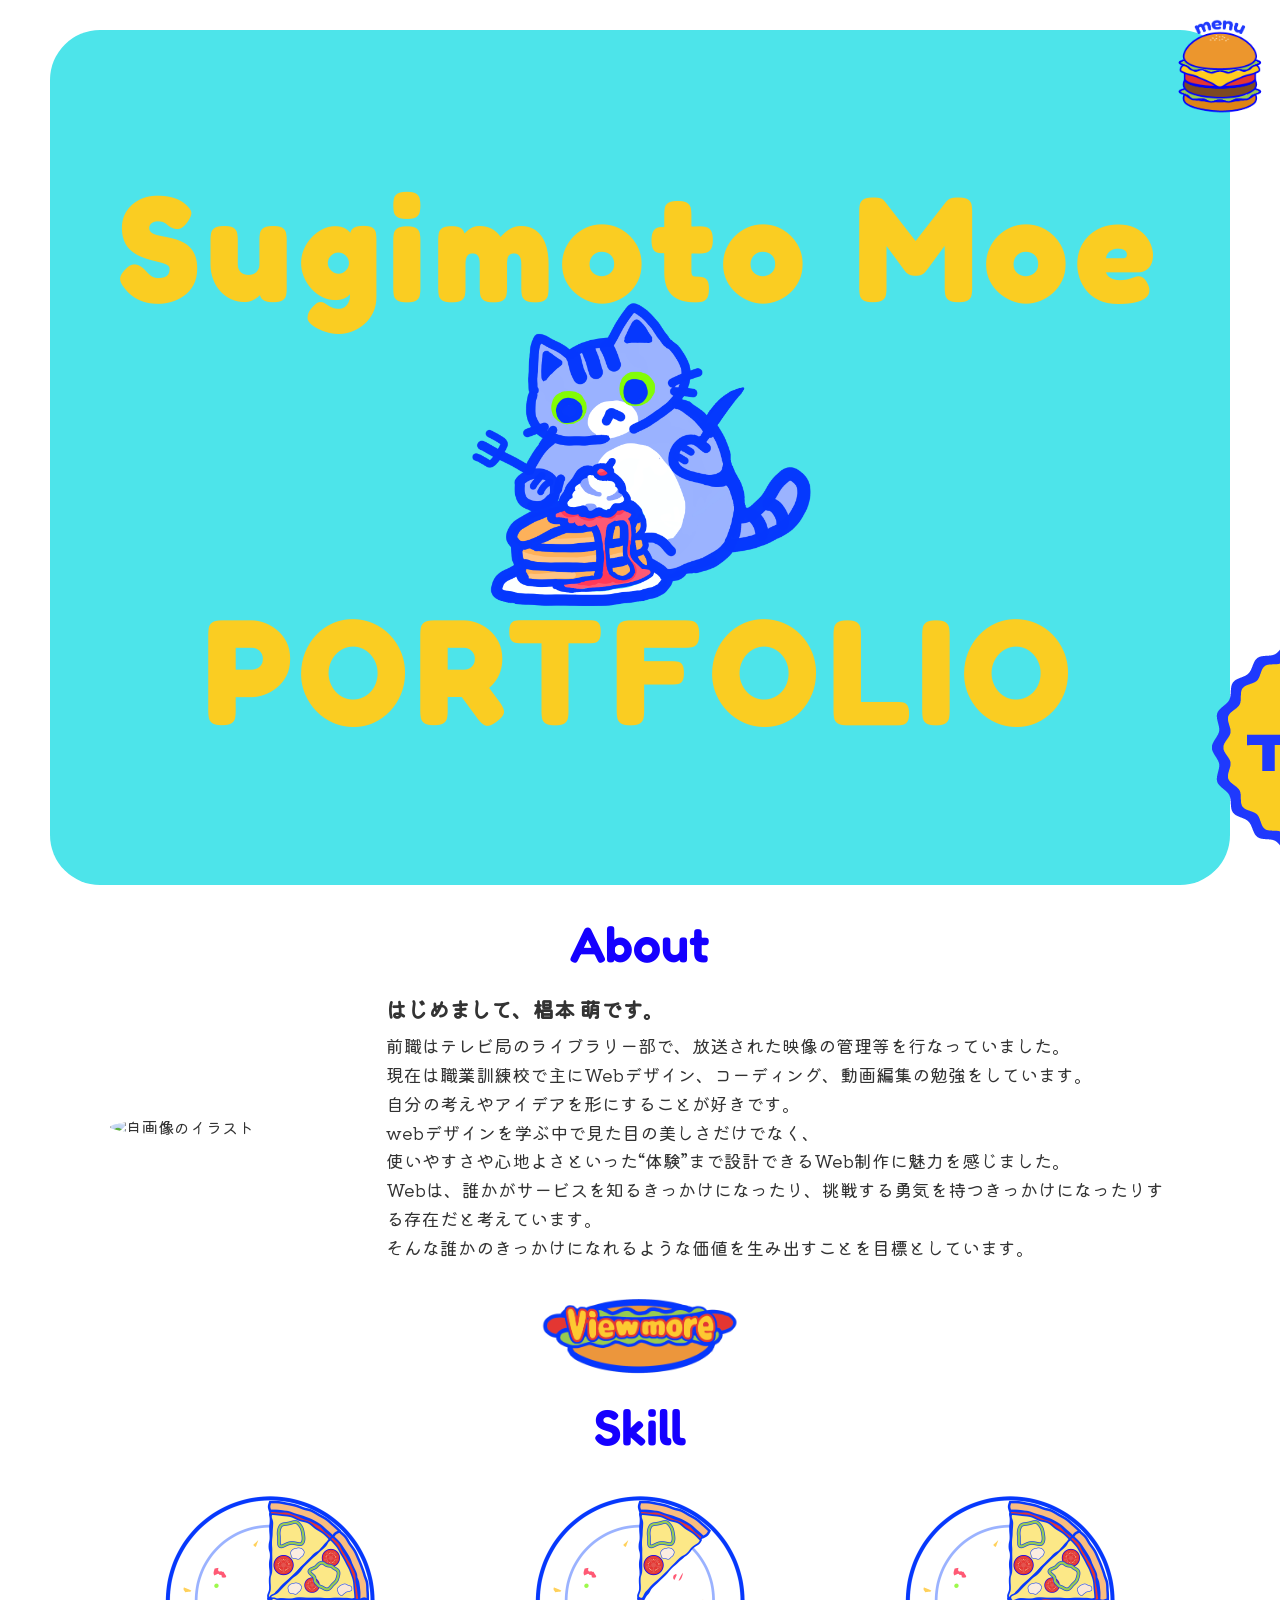
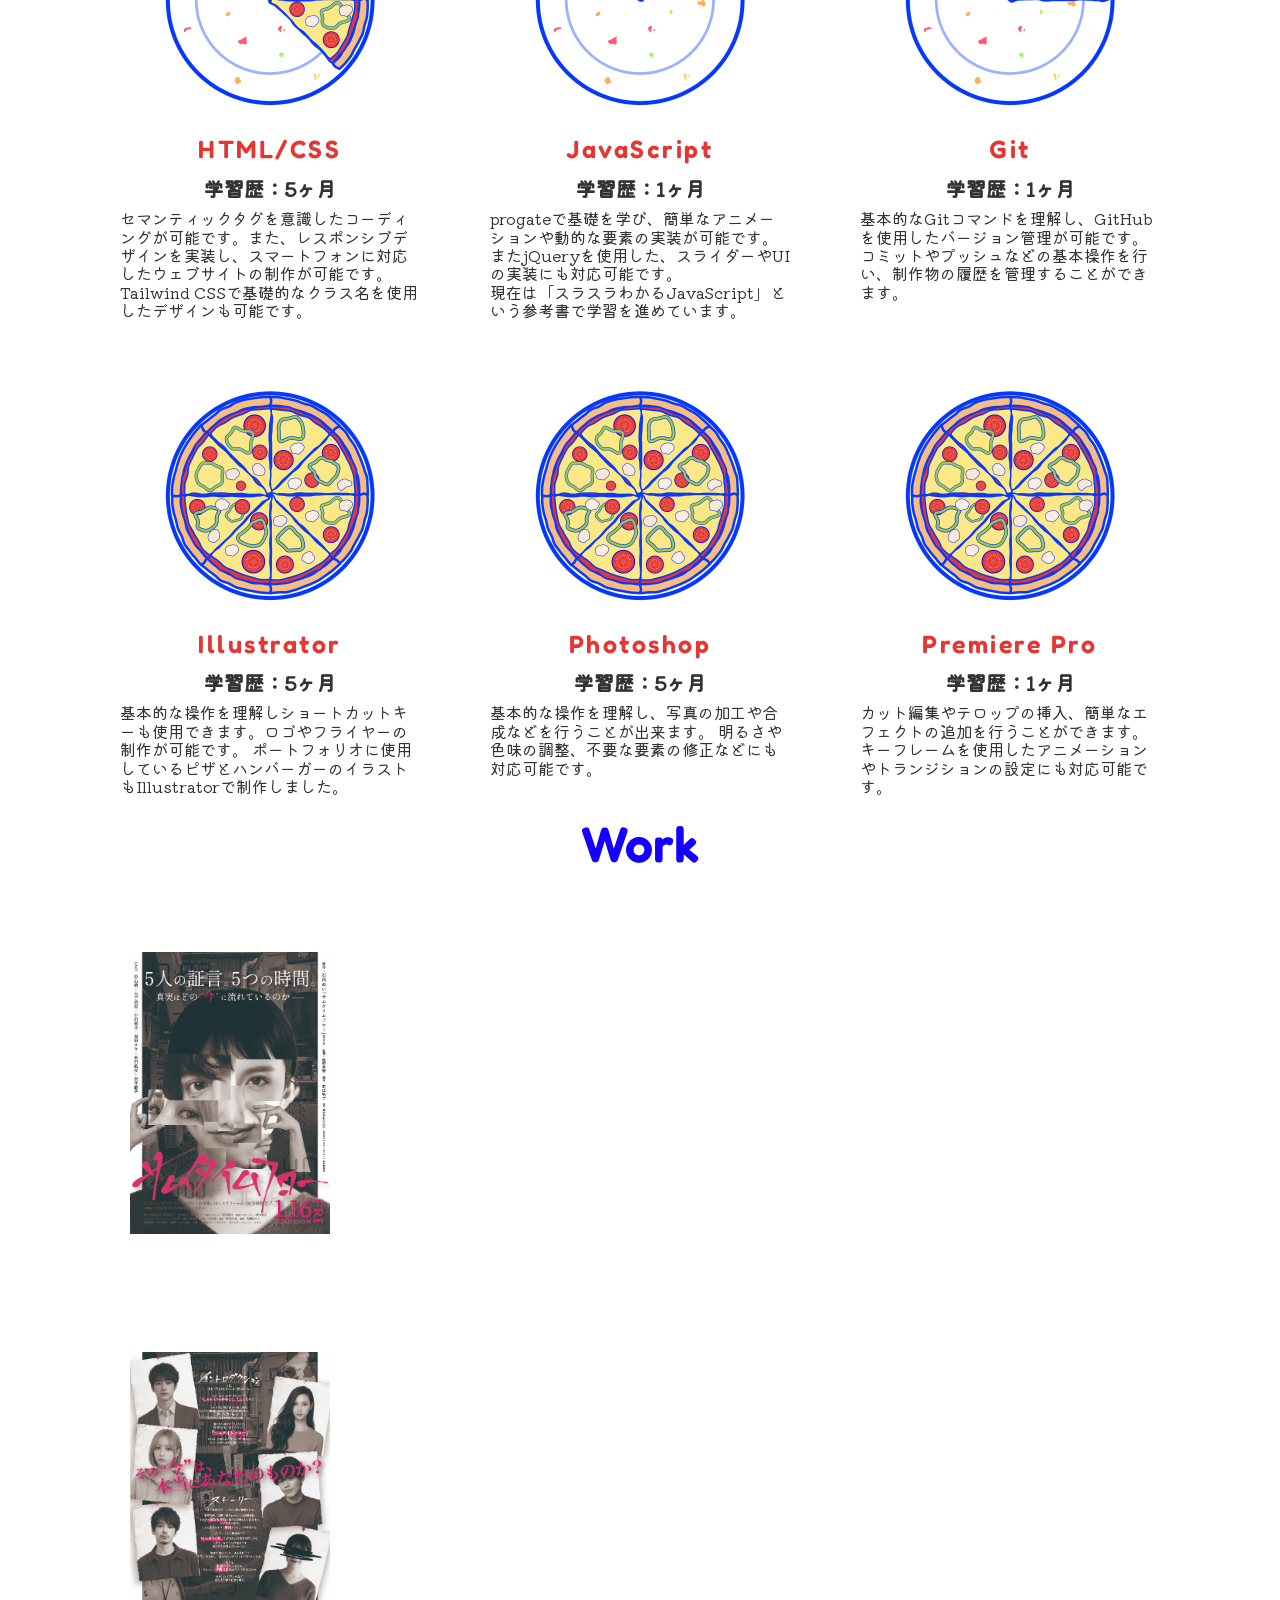
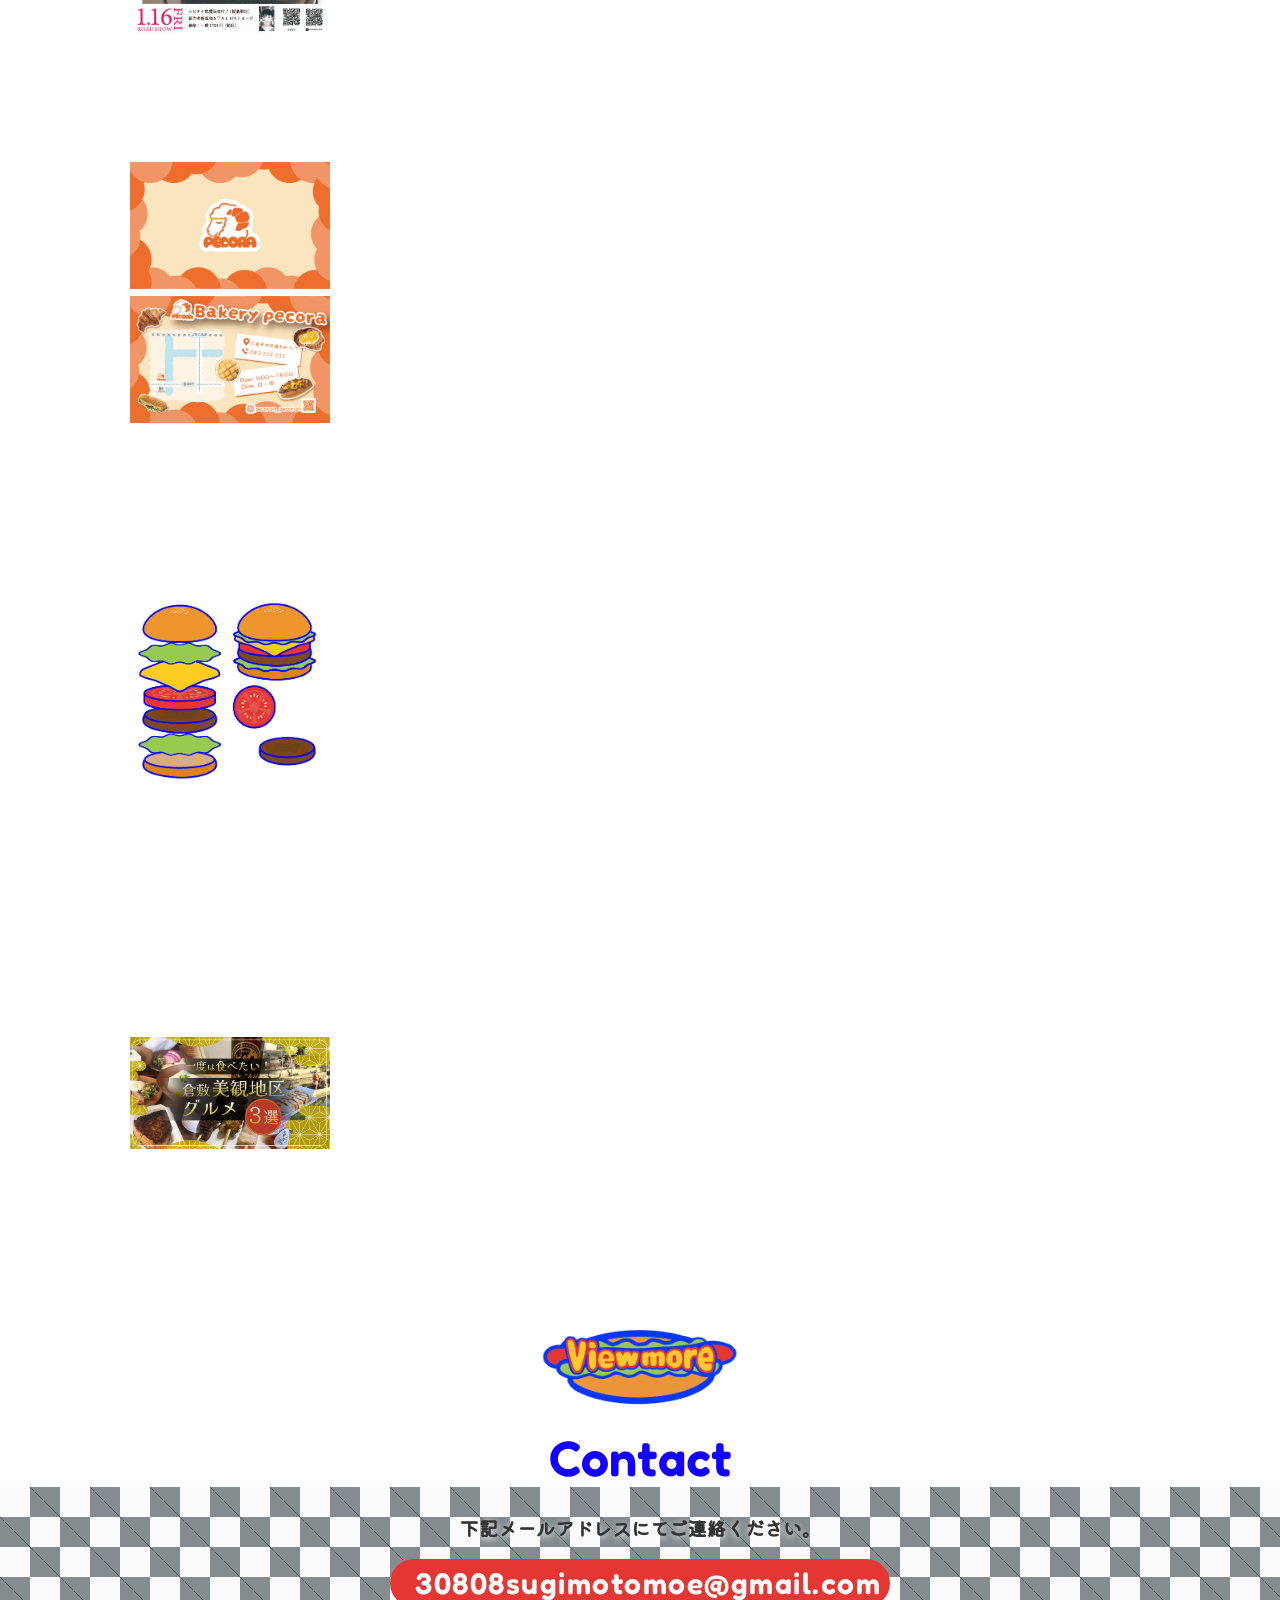
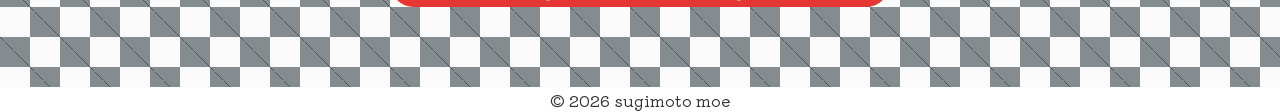
==== commit 24089dc8: "スキルの調整。ポートフォリオ制作感想の追加" ====
--- a/index.html
+++ b/index.html
@@ -5,7 +5,8 @@
 	<meta charset="UTF-8">
 	<meta name="viewport" content="width=device-width, initial-scale=1.0">
 	<title>椙本のポートフォリオ</title>
-	<meta name="description" content="職業訓練校でWeb制作を学ぶ、椙本萌のポートフォリオサイトです。HTML・CSS・JavaScriptを用いた制作物や学習成果、プロフィールなどを掲載しています。">
+	<meta name="description"
+		content="職業訓練校でWeb制作を学ぶ、椙本萌のポートフォリオサイトです。HTML・CSS・JavaScriptを用いた制作物や学習成果、プロフィールなどを掲載しています。">
 	<!-- タイトルに表示される写真-->
 	<link rel="icon" href="./images/img/route66.png">
 	<!-- リセットCSS -->
@@ -56,7 +57,7 @@
 					<li class="hamburger-home">
 						<a href="#home">
 							<img src="./images/hamburger manu/hamburger-02.png" alt="homeセクションへのリンク">
-							<!-- <span>HOME</span> -->
+
 						</a>
 					</li>
 					<li class="hamburger-about">
@@ -94,13 +95,13 @@
 		</div>
 	</header>
 
-<!-- ホームへ戻るボタン 画像は仮-->
-<div class="home-link">
+	<!-- ホームへ戻るボタン-->
+	<div class="home-link">
 		<a href="#home">
-			<img src="./images/img/route66.png" alt="トップへ戻る">
+			<img src="./images/img/home-link.webp" alt="トップへ戻る">
 		</a>
-	
-</div>
+
+	</div>
 	<main>
 		<section id="about" class="section-about">
 			<div class="section-inner">
@@ -109,7 +110,7 @@
 					<img src="./images/img/portrait.png" alt="自画像のイラスト">
 					<div class="about-content">
 						<p><span>はじめまして、椙本 萌です。</span></p>
-						<p>前職はテレビ局のライブラリー部に所属し、放送された映像の管理等を行なっていました。
+						<p>前職はテレビ局のライブラリー部で、放送された映像の管理等を行なっていました。
 							<br>現在は職業訓練校で主にWebデザイン、コーディング、動画編集の勉強をしています。
 							<br>自分の考えやアイデアを形にすることが好きです。
 							<br>webデザインを学ぶ中で見た目の美しさだけでなく、
@@ -120,8 +121,8 @@
 					</div>
 				</div>
 				<a href="about.html" class="hd-btn">
-						<img src="./images/img/hd-btn.PNG" alt="もっと見る">
-					</a>
+					<img src="./images/img/hd-btn.PNG" alt="もっと見る">
+				</a>
 			</div>
 		</section>
 
@@ -145,9 +146,11 @@
 						</div>
 						<h3 class="skill-name">HTML/CSS</h3>
 						<p class="skill-text">
-							<span>学習歴：4ヶ月</span><br>
-							セマンティックタグを意識したコーディングが可能です。また、レスポンシブデザインを実装し、スマートフォンに対応したウェブサイトの制作が可能です。
-
+							<span>学習歴：5ヶ月</span>
+						</p>
+						<p>
+							セマンティックタグを意識したコーディングが可能です。また、レスポンシブデザインを実装し、スマートフォンに対応したウェブサイトの制作が可能です。<br>
+							Tailwind CSSで基礎的なクラス名を使用したデザインも可能です。
 						</p>
 					</div>
 					<!-- js -->
@@ -165,9 +168,12 @@
 						</div>
 						<h3 class="skill-name">JavaScript</h3>
 						<p class="skill-text">
-							<span>学習歴：1ヶ月</span><br>
+							<span>学習歴：1ヶ月</span>
+						</p>
+						<p>
 							progateで基礎を学び、簡単なアニメーションや動的な要素の実装が可能です。<br>
-							またjQueryを使用した、スライダーやUIの実装にも対応可能です。
+							またjQueryを使用した、スライダーやUIの実装にも対応可能です。<br>
+							現在は「スラスラわかるJavaScript」という参考書で学習を進めています。
 						</p>
 					</div>
 					<!-- Git -->
@@ -185,7 +191,9 @@
 						</div>
 						<h3 class="skill-name">Git</h3>
 						<p class="skill-text">
-							<span>学習歴：1ヶ月</span><br>
+							<span>学習歴：1ヶ月</span>
+						</p>
+						<p>
 							基本的なGitコマンドを理解し、GitHubを使用したバージョン管理が可能です。<br>
 							コミットやプッシュなどの基本操作を行い、制作物の履歴を管理することができます。
 						</p>
@@ -205,7 +213,9 @@
 						</div>
 						<h3 class="skill-name">Illustrator</h3>
 						<p class="skill-text">
-							<span>学習歴：4ヶ月</span><br>
+							<span>学習歴：5ヶ月</span>
+						</p>
+						<p>
 							基本的な操作を理解しショートカットキーも使用できます。ロゴやフライヤーの制作が可能です。
 							ポートフォリオに使用しているピザとハンバーガーのイラストもIllustratorで制作しました。
 						</p>
@@ -225,7 +235,9 @@
 						</div>
 						<h3 class="skill-name">Photoshop</h3>
 						<p class="skill-text">
-							<span>学習歴：4ヶ月</span><br>
+							<span>学習歴：5ヶ月</span>
+						</p>
+						<p>
 							基本的な操作を理解し、写真の加工や合成などを行うことが出来ます。
 							明るさや色味の調整、不要な要素の修正などにも対応可能です。
 						</p>
@@ -245,7 +257,9 @@
 						</div>
 						<h3 class="skill-name">Premiere Pro</h3>
 						<p class="skill-text">
-							<span>学習歴：1ヶ月</span><br>
+							<span>学習歴：1ヶ月</span>
+						</p>
+						<p>
 							カット編集やテロップの挿入、簡単なエフェクトの追加を行うことができます。<br>
 							キーフレームを使用したアニメーションやトランジションの設定にも対応可能です。
 						</p>
--- a/CSS/style.css
+++ b/CSS/style.css
@@ -151,7 +151,7 @@
 }
 
 /* トップへ戻るボタン！ */
-.home-link{
+.home-link {
     position: fixed;
     bottom: 40px;
     right: 20px;
@@ -179,7 +179,7 @@
 .section-inner {
     max-width: 1100px;
     margin: auto;
-    padding: 0 50px;
+    padding: 0 20px;
 }
 
 /* アバウト 自己紹介 */
@@ -193,7 +193,7 @@
 
 .about-wrapper img {
     width: 300px;
-    height: 300px;
+    height: auto;
     border-radius: 50%;
 }
 
@@ -206,7 +206,7 @@
     display: block;
     font-size: clamp(1.188rem, 1.142rem + 0.23vw, 1.313rem);
     font-weight: bold;
-    margin-bottom: 12px;
+    margin-bottom: 5px;
 }
 
 /* もっと見るボタン */
@@ -231,31 +231,27 @@
     margin: 0 auto;
     display: grid;
     grid-template-columns: repeat(3, 1fr);
-    gap: 30px;
-}
-
+    gap: 50px;
+}
 
 /* 各スキル中央寄せ*/
 .skill-item {
     max-width: 300px;
     margin: 0 auto;
-    text-align: center;
-    /* background-color: #ffd0cf;
-    border-radius: 30px; */
 }
 
 /* ピザ */
 .pizza-wrap {
-    width: 100%;
+    max-width: 250px;
     aspect-ratio: 1 / 1;
     position: relative;
+    margin: 0 auto;
 }
 
 .pizza-slice {
     position: absolute;
     inset: 0;
     width: 100%;
-    height: 100%;
     object-fit: contain;
     transition: 0.4s ease;
     z-index: 3;
@@ -271,33 +267,36 @@
     position: absolute;
     inset: 0;
     width: 100%;
-    height: 100%;
     object-fit: contain;
     z-index: 2;
 }
 
 /* テキスト */
+
 .skill-name {
     font-family: "Fredoka", sans-serif;
     letter-spacing: 0.1em;
-    margin-top: 12px;
-    /* min20px max24px */
-    font-size: clamp(1.25rem, 1.159rem + 0.45vw, 1.5rem);
+    /* min21px max25px */
+    font-size: clamp(1.313rem, 1.222rem + 0.45vw, 1.563rem);
     font-weight: 600;
     color: #e43632;
+    margin: 10px 0;
+    text-align: center;
+}
+
+.skill-text span {
+    display: block;
+    /* min18px max20px */
+    font-size: clamp(1.125rem, 1.08rem + 0.23vw, 1.25rem);
+    font-weight: bold;
+    text-align: center;
+    margin-bottom: 5px;
 }
 
 .skill-text {
     max-width: 300px;
-    margin: 10px 10px;
     font-size: 16px;
     line-height: 1.5;
-}
-
-.skill-text span {
-    display: block;
-    font-size: 17px;
-    font-weight: bold;
 }
 
 /* work*/
@@ -407,102 +406,148 @@
 }
 
 /* about.html */
+/* タイムラインのタイトル */
+.story-title {
+    display: flex;
+    justify-content: center;
+    align-items: center;
+    text-align: center;
+    gap: 10px;
+    /* min19 maxx22*/
+    font-size: clamp(1.188rem, 1.119rem + 0.34vw, 1.375rem);
+}
+
+/* アイコン */
+.story-title::before {
+    content: "";
+    display: block;
+    width: 25px;
+    height: 25px;
+    background: url("../images/img/paws.svg") no-repeat center / contain;
+}
+
+.story-title::after {
+    content: "";
+    display: block;
+    width: 25px;
+    height: 25px;
+    background: url("../images/img/paws.svg") no-repeat center / contain;
+}
 
 /* タイムライン全体 */
 .timeline-wrapper {
-  position: relative;
-  margin: 0 50px;
-  border-left: 2px solid #ccc;
-  padding-left: 11px;
+    max-width: 1100px;
+    position: relative;
+    margin: 0 auto;
+    border-left: 2px solid #ccc;
+    padding-left: 11px;
 }
 
 .timeline-item {
-  position: relative;
-  margin-block: 2rem;
+    position: relative;
+    margin-block: 2rem;
 }
 
 .timeline-item time {
     font-size: clamp(1.188rem, 1.119rem + 0.34vw, 1.375rem);
-  font-weight: bold;
-  color: #e43632;
-}
+    font-weight: bold;
+    color: #e43632;
+}
+
 .timeline-item h3 {
     font-size: clamp(1.25rem, 1.08rem + 0.23vw, 1.375rem);
     font-weight: bold;
-    margin: 10px 0;}
+    margin: 10px 0;
+}
 
 .timeline-text {
-background-color: #4de4ea;
-padding: 15px;
-border-radius: 10px;
-margin: 10px;
+    background-color: #4de4ea;
+    padding: 15px;
+    border-radius: 10px;
+    margin: 10px;
 }
 
 .timeline-item::before {
-  content: '';
-  position: absolute;
-  left: -1.2rem;
-  top: 0.25rem;
-  width: 12px;
-  height: 12px;
-  background: #e43632;
-  border: 7px solid #e43632;
-  border-radius: 50%;
-}
-
-
-/* PC：左右に交互配置 */
-
-@media (min-width: 768px) {
-  .timeline-wrapper {
-    position: relative;
-    padding-left: 0;
-    border-left: none;
-  }
-  
-/* タイムラインの縦線  PC*/
-  .timeline-wrapper::before {
     content: '';
     position: absolute;
-    top: 20px;
-    bottom: 0px;
-    left: 50%;
-    width: 2px;
-    background: #ccc;
-  }
-
-  .timeline-item {
-    width: 50%;
-    padding: 1rem 2rem;
-    box-sizing: border-box;
-    position: relative;
-  }
-
-  .timeline-item:nth-child(odd) {
-    left: 0;
-    text-align: right;
-  }
-
-  .timeline-item:nth-child(even) {
-    left: 50%;
-    text-align: left;
-  }
-  .timeline-text {
-    text-align: left;
-  }
-
-  .timeline-item::before {
-    top: 1rem;
-    left: auto;
-    right: -0.6rem;
-  }
-
-  .timeline-item:nth-child(even)::before {
-    left: -0.4rem;
-    right: auto;
-  }
-}
-
+    left: -1.2rem;
+    top: 0.25rem;
+    width: 12px;
+    height: 12px;
+    background: #e43632;
+    border: 7px solid #e43632;
+    border-radius: 50%;
+}
+
+
+/* PC：左右に交互配置 */
+
+@media (min-width: 768px) {
+    .timeline-wrapper {
+        position: relative;
+        padding-left: 0;
+        border-left: none;
+    }
+
+    /* タイムラインの縦線  PC*/
+    .timeline-wrapper::before {
+        content: '';
+        position: absolute;
+        top: 20px;
+        bottom: 0px;
+        left: 50%;
+        width: 2px;
+        background: #ccc;
+    }
+
+    .timeline-item {
+        width: 50%;
+        padding: 1rem 2rem;
+        box-sizing: border-box;
+        position: relative;
+    }
+
+    .timeline-item:nth-child(odd) {
+        left: 0;
+        text-align: right;
+    }
+
+    .timeline-item:nth-child(even) {
+        left: 50%;
+        text-align: left;
+    }
+
+    .timeline-text {
+        text-align: left;
+    }
+
+    .timeline-item::before {
+        top: 1rem;
+        left: auto;
+        right: -0.6rem;
+    }
+
+    .timeline-item:nth-child(even)::before {
+        left: -0.4rem;
+        right: auto;
+    }
+}
+
+/* 趣味・好きなこと */
+.like-wrapper {
+    display: flex;
+    max-width: 1100px;
+    margin: 0 auto;
+    /* flex-wrap: wrap; */
+}
+
+.like-container {
+    margin: 20px;
+}
+
+.like-container img {
+    border-radius: 10%;
+}
 
 /* works.html */
 /* ロゴ */
@@ -521,9 +566,10 @@
 
 /* 制作物一覧 */
 #works-html p {
-    font-size: 16px;
+    /* min16 max18 */
+    font-size: clamp(1rem, 0.955rem + 0.23vw, 1.125rem);
     line-height: 1.6;
-    text-align: center;
+    /* text-align: center; */
     margin-bottom: 20px;
 }
 
@@ -573,7 +619,6 @@
     justify-content: center;
     align-items: center;
     font-size: clamp(1.125rem, 1.08rem + 0.23vw, 1.25rem);
-    font-family: "Kiwi Maru", serif;
     margin: 5px 0;
 }
 
@@ -653,10 +698,12 @@
     line-height: 1.6;
     margin-bottom: 5px;
 }
-.modal-close{font-family: "Fredoka", sans-serif;
-font-size: clamp(1.125rem, 1.08rem + 0.23vw, 1.25rem);
-font-weight: bold;
-margin-top: 10px;
+
+.modal-close {
+    font-family: "Fredoka", sans-serif;
+    font-size: clamp(1.125rem, 1.08rem + 0.23vw, 1.25rem);
+    font-weight: bold;
+    margin-top: 10px;
 }
 
 /* フワッと出てくるアニメーション*/
@@ -696,41 +743,42 @@
         margin-top: 10px;
     }
 
+    /* ハンバーガーメニュー　各画像の位置 */
     .hamburger-wrapper ul {
         width: 60px;
         height: auto;
     }
 
     .hamburger-home {
-        z-index: 6;
         margin-top: 25px;
     }
 
     .hamburger-about {
-        z-index: 5;
         margin-top: 24px;
     }
 
     .hamburger-skill {
-        z-index: 4;
         margin-top: 32px;
     }
 
     .hamburger-work {
-        z-index: 3;
         margin-top: 38px;
     }
 
     .hamburger-contact {
-        z-index: 2;
         margin-top: 46px;
     }
 
     .hamburger-bottom {
-        z-index: 1;
         margin-top: 48px;
     }
 
+    /* トップへ戻るボタン 大きさ*/
+    .home-link {
+        width: 40px;
+    }
+
+    /* 横配置から縦配置へ */
     .about-wrapper {
         flex-direction: column;
         text-align: center;
@@ -738,13 +786,14 @@
 
     .about-wrapper img {
         width: 200px;
-        height: 200px;
-    }
-
+    }
+
+    /* 本文だけ左揃え */
     .about-content p:nth-of-type(2) {
         text-align: left;
     }
 
+    /* もっと見るボタンの大きさ */
     .hd-btn {
         margin: 20px auto 0;
         width: 150px;
@@ -752,24 +801,28 @@
         z-index: 100;
     }
 
+    /* スキルセクション */
     .section-skill {
-        min-height: 100vh;
+        display: flex;
+        /* align-items: center; */
+    }
+
+    /* ピザ円グラフ　スマホだと２列 */
+    .skill-list {
+        grid-template-columns: repeat(2, 1fr);
+    }
+
+    /* プレミアプロの高さに他のスキルネームも合わせる */
+    .skill-name {
+        min-height: 63px;
         display: flex;
         align-items: center;
-    }
-
-    .skill-list {
-        grid-template-columns: repeat(2, 1fr);
+        justify-content: center;
+        margin: 3px 0;
     }
 
     .skill-text {
         text-align: left;
-    }
-
-    .skill-text span {
-        font-size: 15px;
-        font-weight: bold;
-        text-align: center;
     }
 
     .slide-items__item img {
@@ -797,6 +850,25 @@
 
     .address-area address {
         margin: 0 30px;
+    }
+
+    /* about レスポンシブ */
+
+    .timeline-wrapper {
+        margin: 25px;
+    }
+
+    /* すき！ */
+    .like-wrapper {
+        margin: 25px;
+        flex-direction: column;
+        justify-content: center;
+    }
+
+    .like-container img {
+        display: block;
+        margin: 0 auto;
+        width: 70%;
     }
 
     /* works　レスポンシブ */
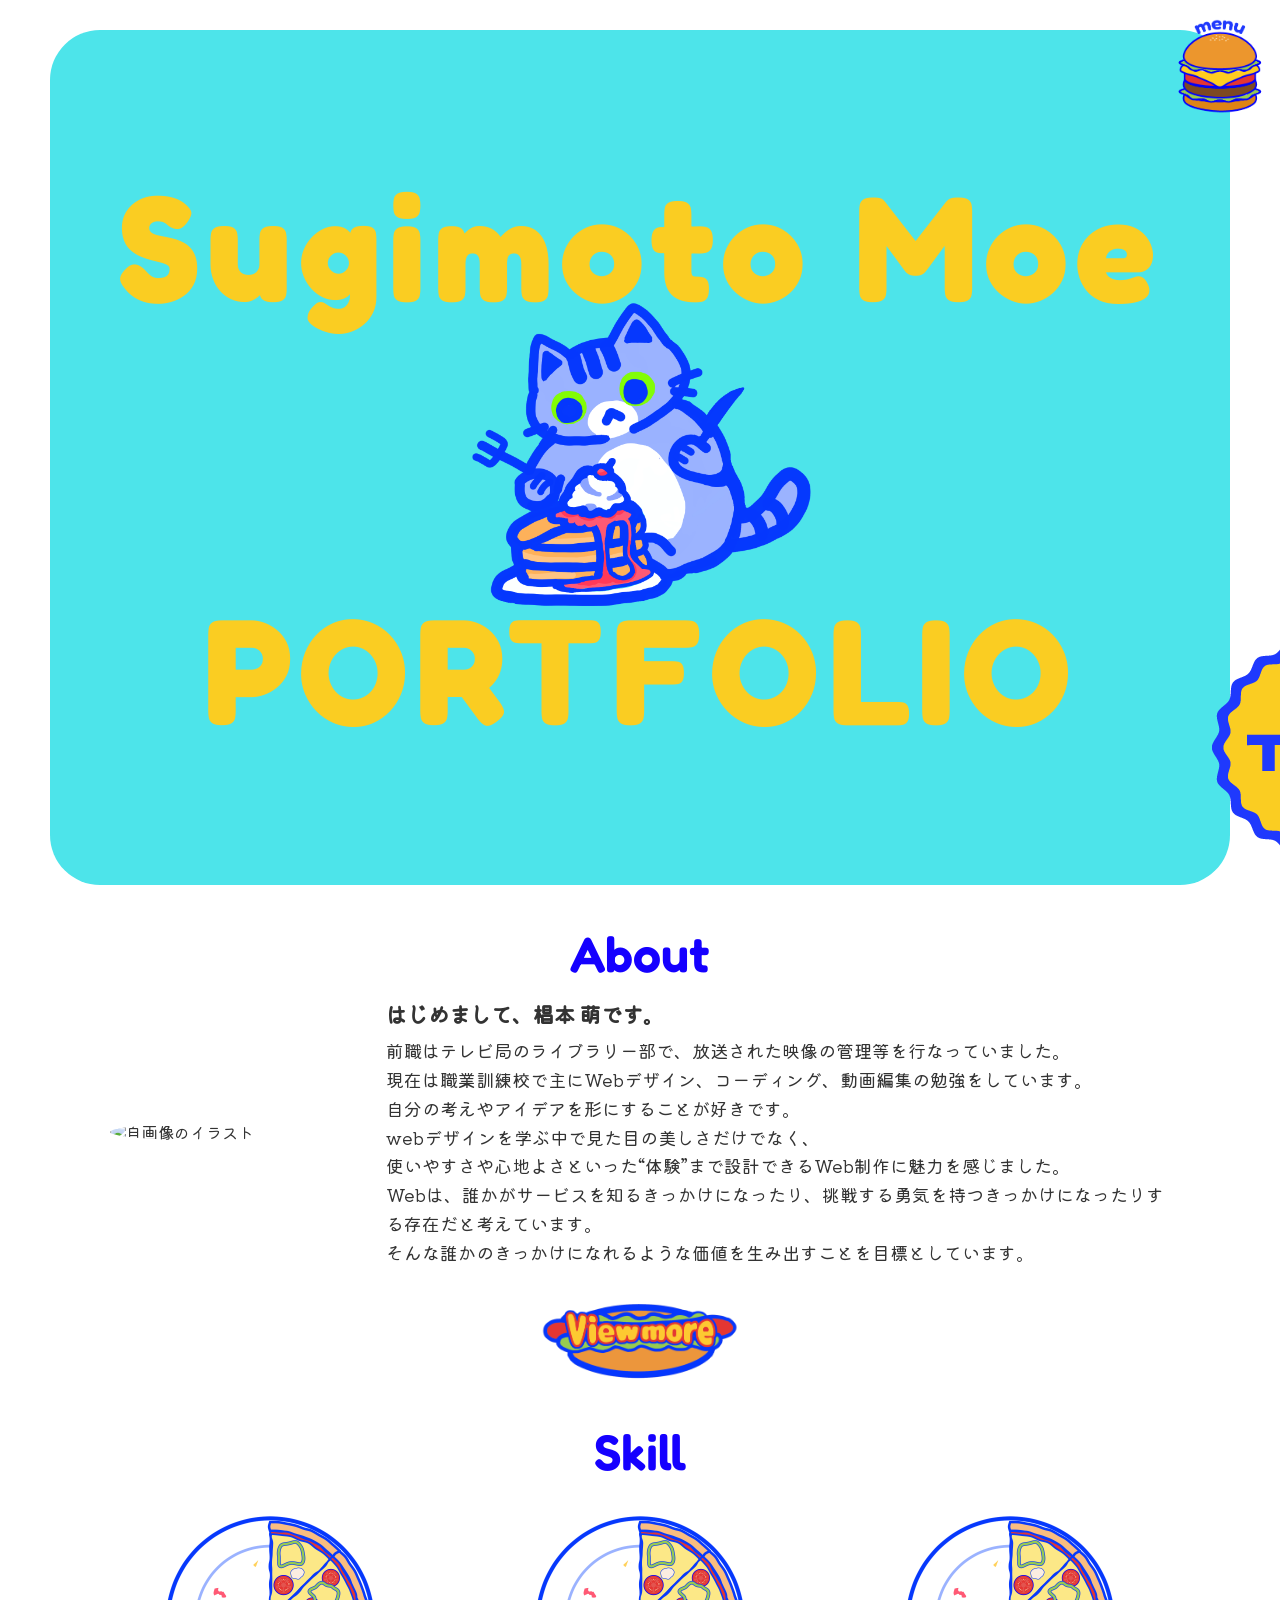
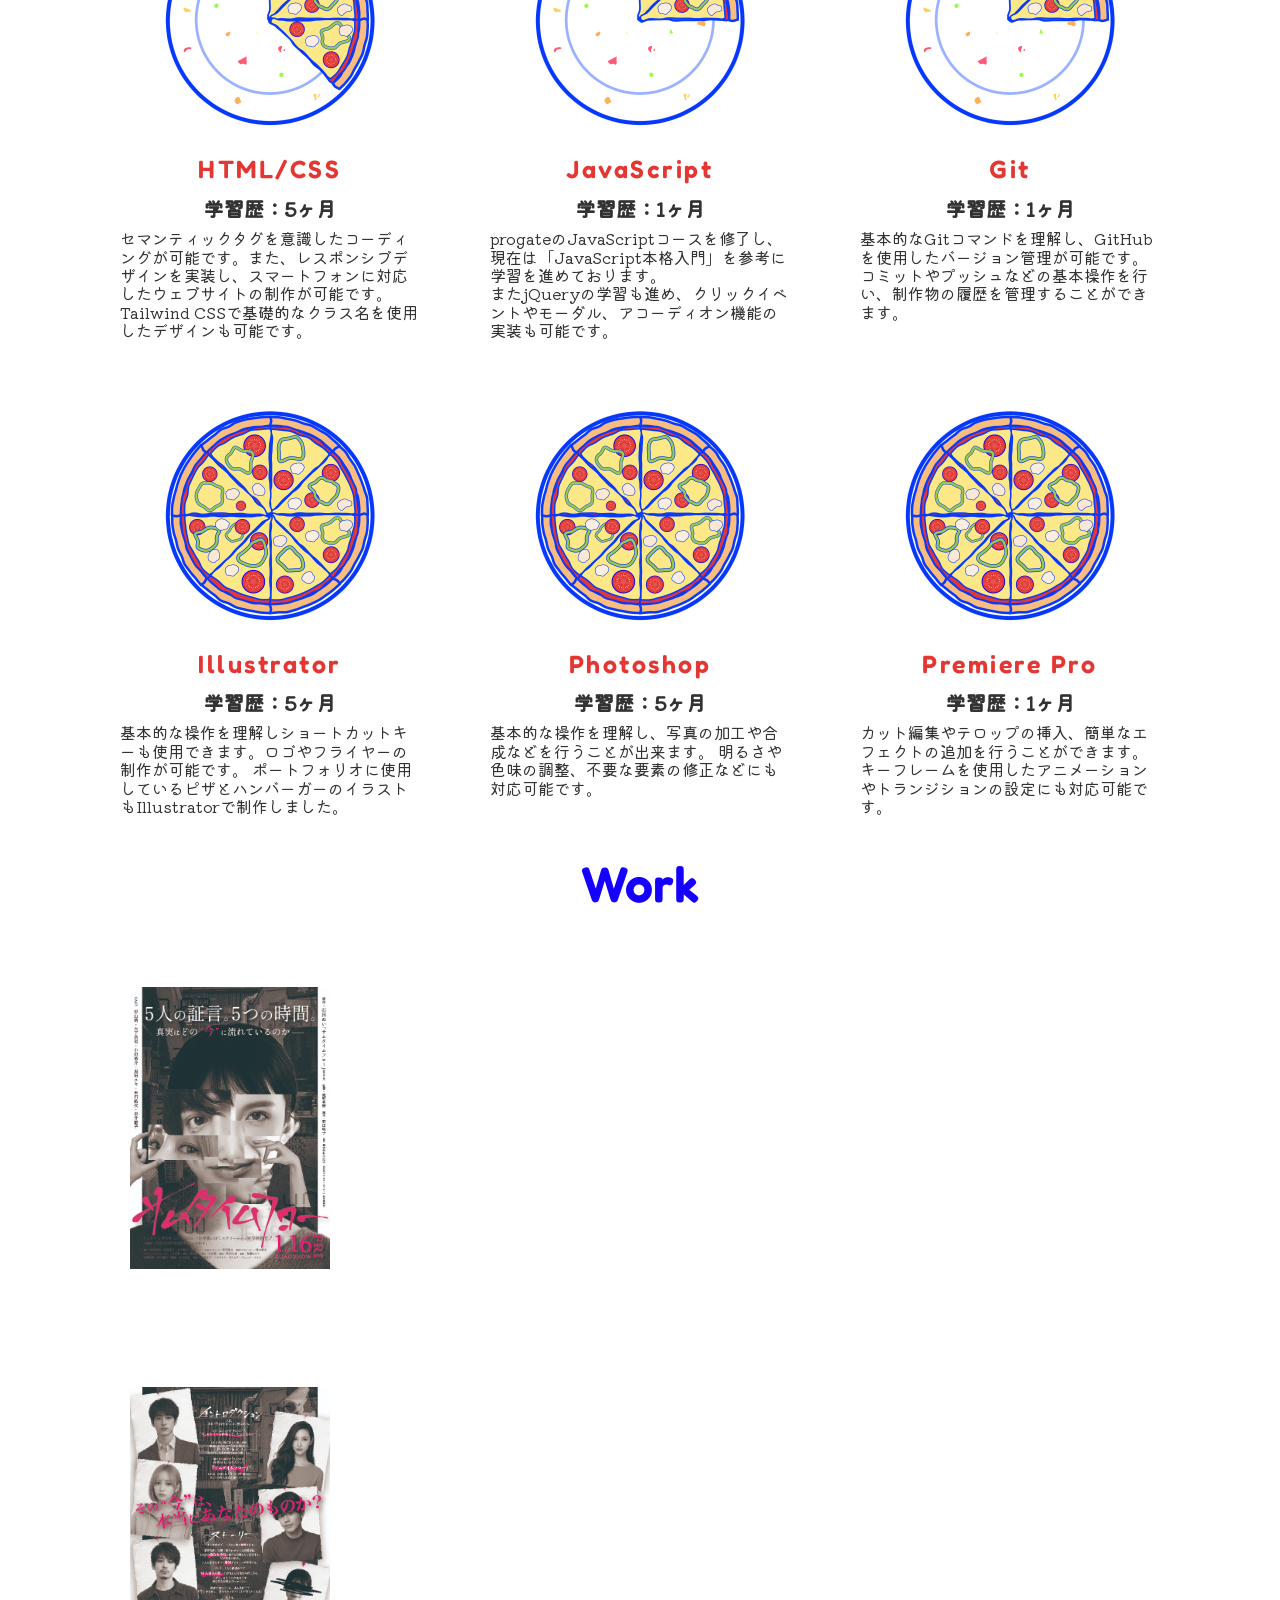
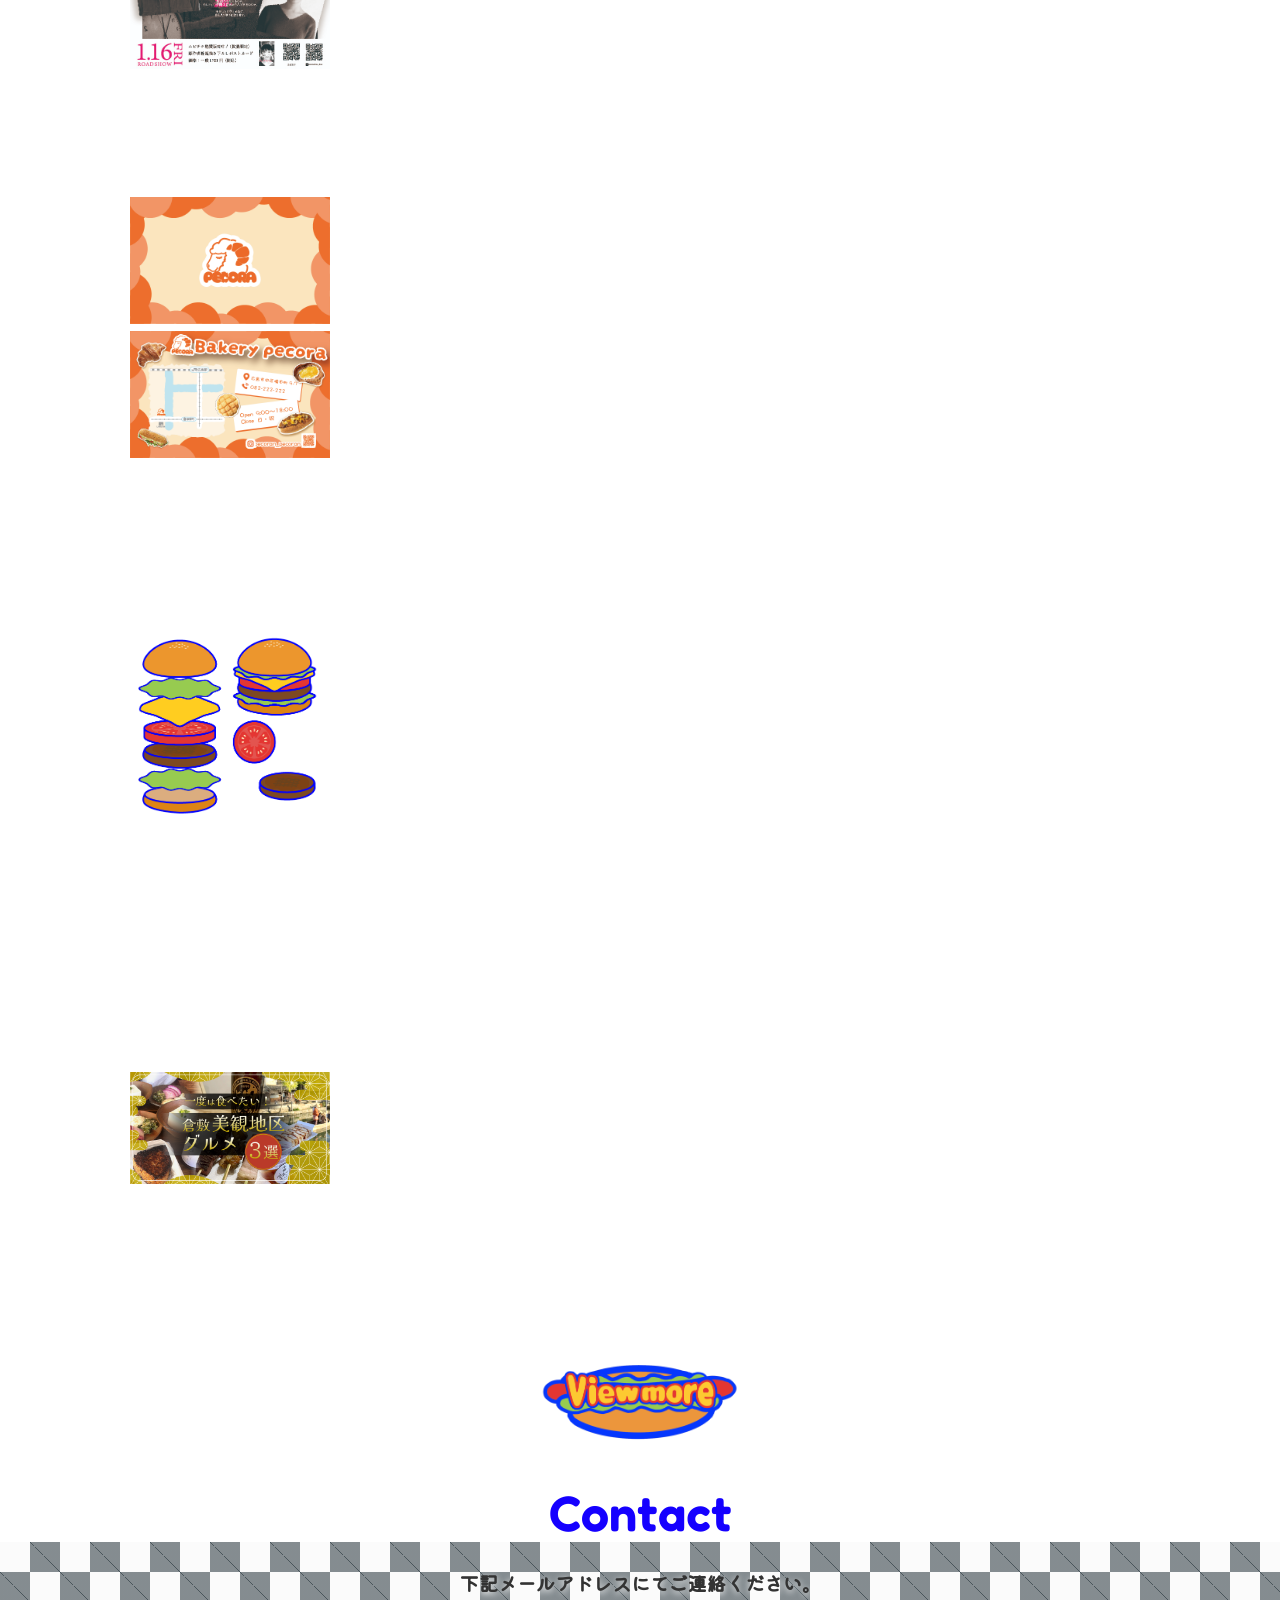
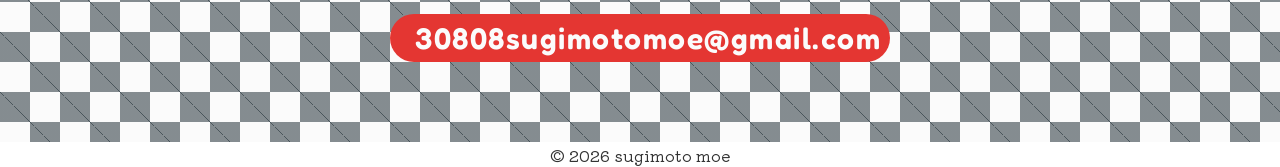
==== commit e29395fd: "スキルテキストの修正。今後の課題の追記" ====
--- a/index.html
+++ b/index.html
@@ -154,7 +154,7 @@
 						</p>
 					</div>
 					<!-- js -->
-					<div class="skill-item" data-level="1">
+					<div class="skill-item" data-level="2">
 						<div class="pizza-wrap">
 							<img src="./images/skill-pizza/pizza-01.PNG" class="pizza-slice" alt="">
 							<img src="./images/skill-pizza/pizza-02.PNG" class="pizza-slice" alt="">
@@ -171,9 +171,9 @@
 							<span>学習歴：1ヶ月</span>
 						</p>
 						<p>
-							progateで基礎を学び、簡単なアニメーションや動的な要素の実装が可能です。<br>
-							またjQueryを使用した、スライダーやUIの実装にも対応可能です。<br>
-							現在は「スラスラわかるJavaScript」という参考書で学習を進めています。
+							progateのJavaScriptコースを修了し、現在は「JavaScript本格入門」を参考に学習を進めております。<br>
+							またjQueryの学習も進め、クリックイベントやモーダル、アコーディオン機能の実装も可能です。<br>
+						
 						</p>
 					</div>
 					<!-- Git -->
--- a/CSS/style.css
+++ b/CSS/style.css
@@ -10,6 +10,7 @@
     scroll-behavior: smooth;
     color: #333;
     font-family: "Kiwi Maru", serif;
+    /* background-color: #fffdf7; */
 }
 
 /* トップページ */
@@ -168,7 +169,7 @@
     /* min40px max50px */
     font-size: clamp(2.5rem, 2.273rem + 1.14vw, 3.125rem);
     font-weight: 600;
-    margin: 20px;
+    margin: 40px 0 15px 0;
 }
 
 .section-contact h2 {
@@ -534,19 +535,39 @@
 }
 
 /* 趣味・好きなこと */
-.like-wrapper {
+    .like-wrapper {
     display: flex;
+    flex-wrap: wrap;
     max-width: 1100px;
     margin: 0 auto;
-    /* flex-wrap: wrap; */
-}
-
+    padding: 20px;
+    gap: 10px;
+}
+/* PC横並び４個 */
 .like-container {
-    margin: 20px;
+    flex: 1 1 calc(25% - 20px);
+    padding: 10px;
+}
+.like-container:hover {
+    transform: scale(1.2);
+    transition: transform 0.3s ease;
+    border-radius: 10%;
 }
 
 .like-container img {
     border-radius: 10%;
+    display: block;
+}
+.like-container img:hover {
+    border-radius: 10%;
+    display: block;
+    
+}
+.like-container span {
+    /* min18 max19 */
+    font-size:clamp(1.125rem, 1.102rem + 0.11vw, 1.188rem);
+    font-weight: bold;
+    margin: 15px 0;
 }
 
 /* works.html */
@@ -574,8 +595,8 @@
 }
 
 .works-wrapper {
-    max-width: 1200px;
-    margin: 0 auto;
+    max-width: 1100px;
+    margin: 20px auto;
     display: grid;
     grid-template-columns: repeat(3, 1fr);
     gap: 50px;
@@ -588,9 +609,9 @@
     font-size: clamp(1.125rem, 1.08rem + 0.23vw, 1.25rem);
 }
 
-/* 制作物ごとに枠をつける。色は仮 */
+/* 制作物ごとに枠をつける。 */
 .work-container {
-    /* border: #1500ff solid 5px; */
+    /* border: #1500ff dashed 5px; */
     background-color: #4de4ea;
     border-radius: 25px;
     padding: 30px;
@@ -620,6 +641,7 @@
     align-items: center;
     font-size: clamp(1.125rem, 1.08rem + 0.23vw, 1.25rem);
     margin: 5px 0;
+    color: #fbfbfb;
 }
 
 
@@ -688,13 +710,16 @@
 }
 
 .modal-text span {
-    color: #1500ff;
+    color: #e43632;
     font-weight: bold;
     display: block;
+    /* min18 max21 */
+    font-size: clamp(1.125rem, 1.057rem + 0.34vw, 1.313rem);
 }
 
 .modal-text p {
-    font-size: clamp(1rem, 0.977rem + 0.11vw, 1.063rem);
+    /* min16 max18 */
+    font-size: clamp(1rem, 0.955rem + 0.23vw, 1.125rem);
     line-height: 1.6;
     margin-bottom: 5px;
 }
@@ -705,7 +730,6 @@
     font-weight: bold;
     margin-top: 10px;
 }
-
 /* フワッと出てくるアニメーション*/
 /* 0.4sで大きく */
 .modal.active .modal-box {
@@ -723,6 +747,45 @@
         transform: scale(1);
     }
 }
+
+
+/* ポートフォリオ制作にあたって */
+
+.production-intent {
+    /* background-color: #4de4ea; */
+    padding: 20px;
+    margin-top: 50px;
+}
+.production-intent h2 {
+    margin: 20px;
+    /* min22 max30 */
+    font-size: clamp(1.375rem, 1.193rem + 0.91vw, 1.875rem);
+}
+
+.intent-wrapper {
+  display: grid;
+  grid-template-columns: repeat(2, 1fr);
+  gap: 20px;
+  max-width: 1100px;
+    margin: 20px auto;
+}
+.intent-container h3 {
+    color: #e43632;
+    letter-spacing: 0.05em;
+    font-size: clamp(1.25rem, 1.159rem + 0.45vw, 1.5rem);
+  border-bottom: 3px dotted #1500ff;
+  padding-bottom: 5px;
+  margin-bottom: 10px;
+  position: relative;
+  display: inline-block;
+}
+.intent-container{
+    /* background-color: #fefefe; */
+    border-radius: 20px;
+    padding: 20px;
+    height: 370px;
+}
+
 
 /* レスポンシブ対応 */
 
@@ -863,13 +926,17 @@
         margin: 25px;
         flex-direction: column;
         justify-content: center;
+        flex-wrap: nowrap;
     }
 
     .like-container img {
         display: block;
         margin: 0 auto;
-        width: 70%;
-    }
+        width: 80%;
+    }
+    .like-container:hover {
+    transform: none;
+}
 
     /* works　レスポンシブ */
     .top-logo {
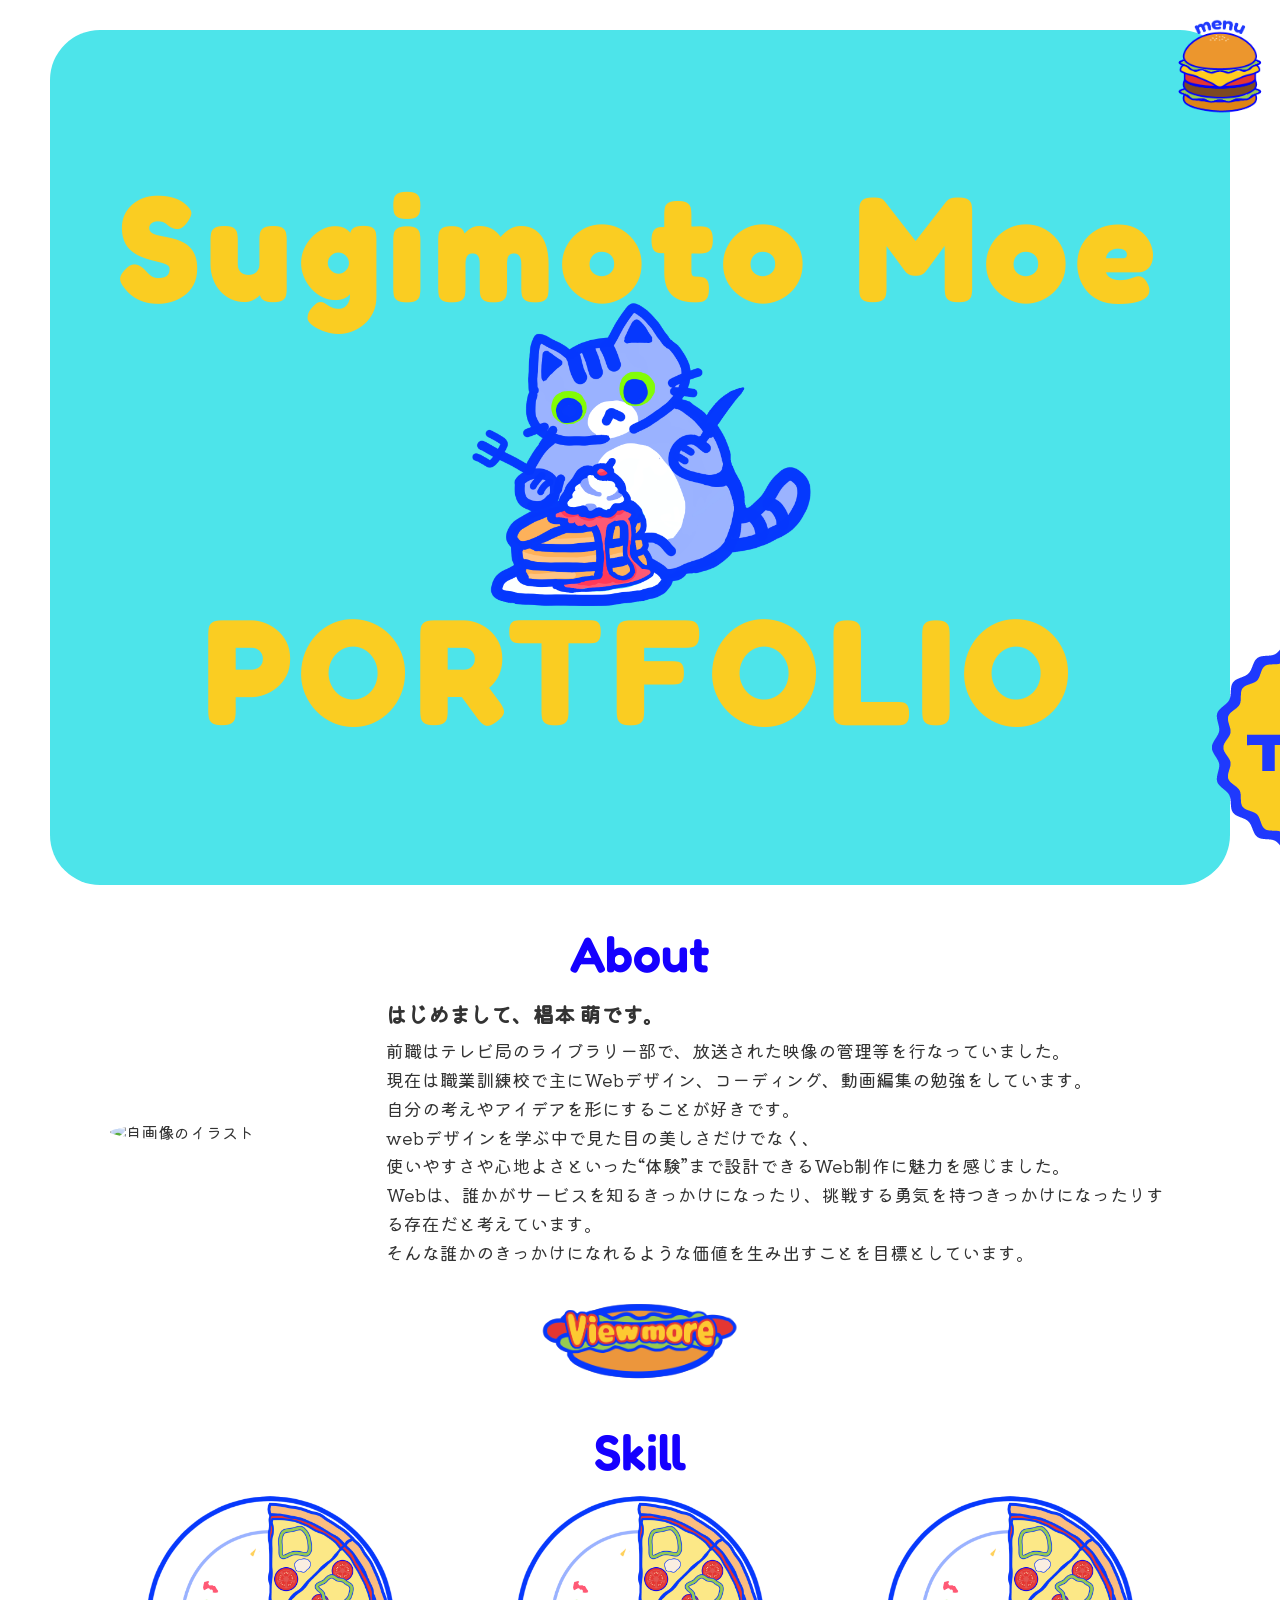
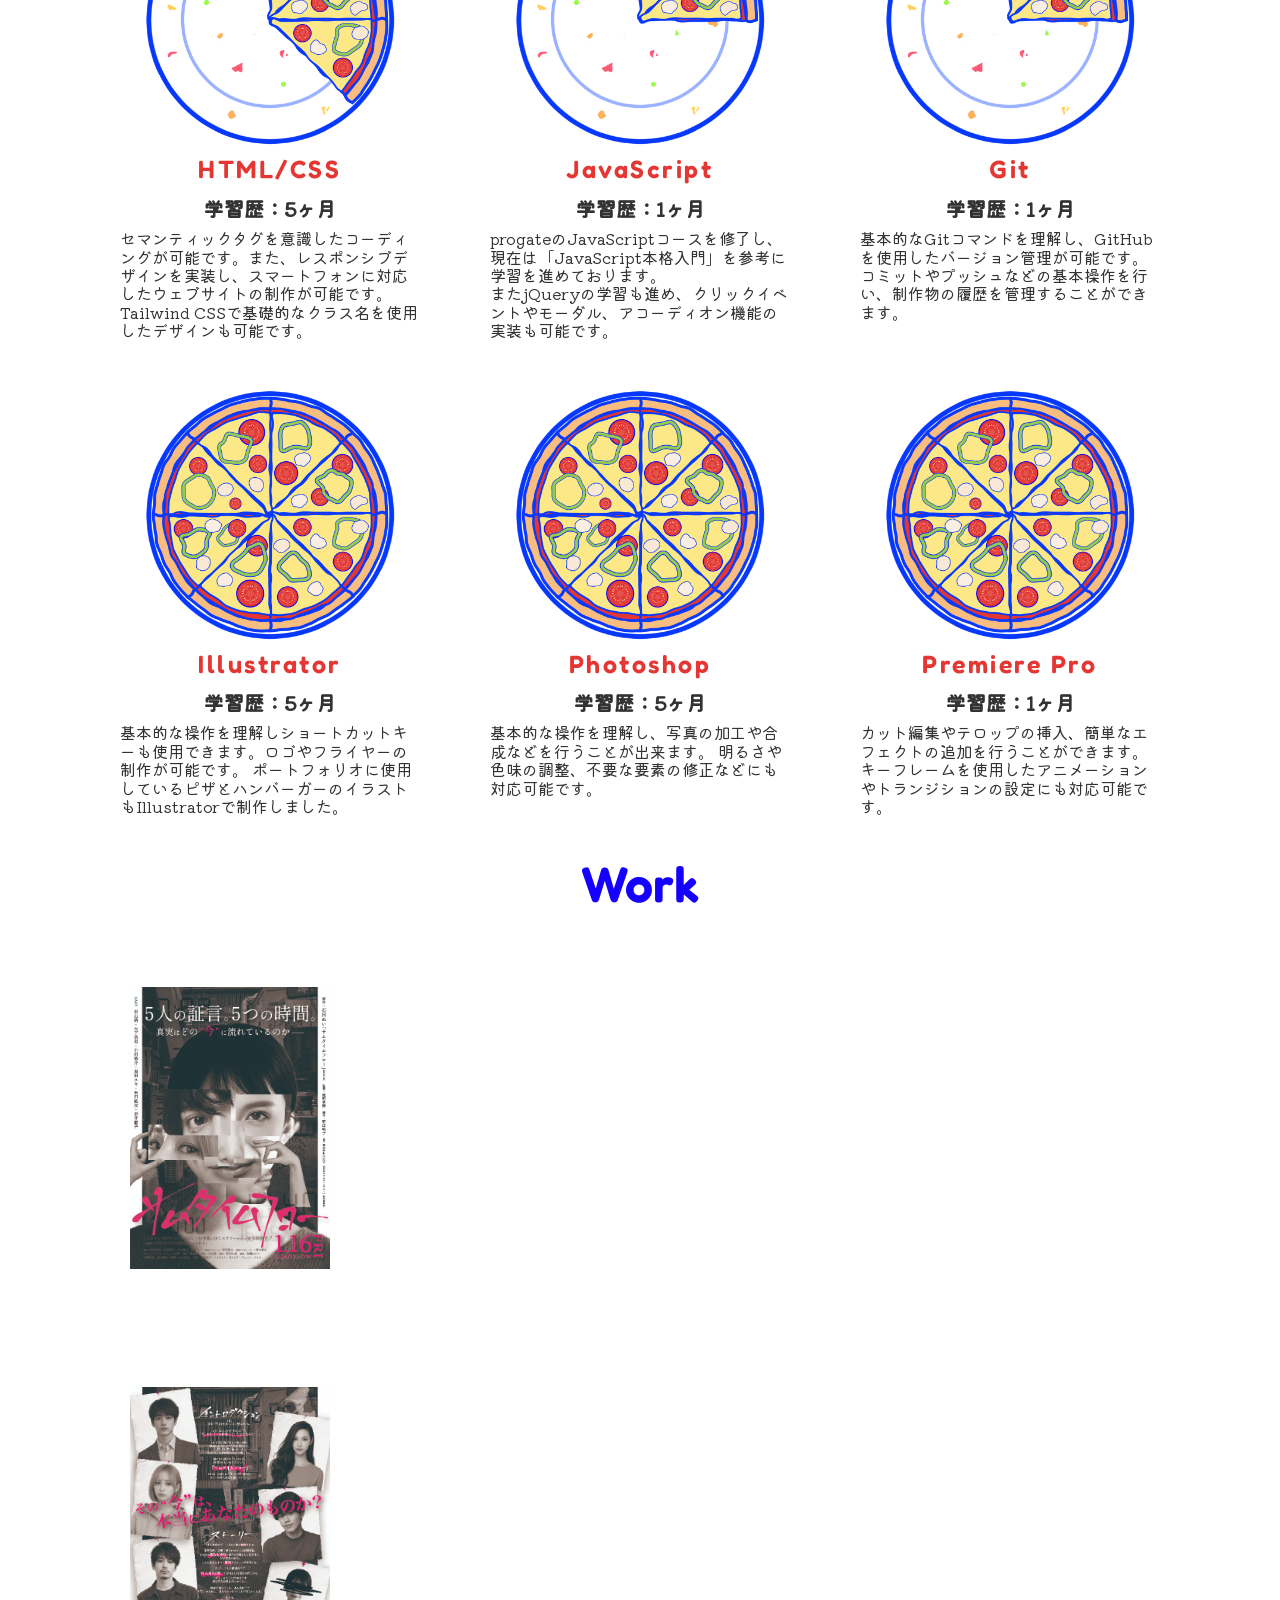
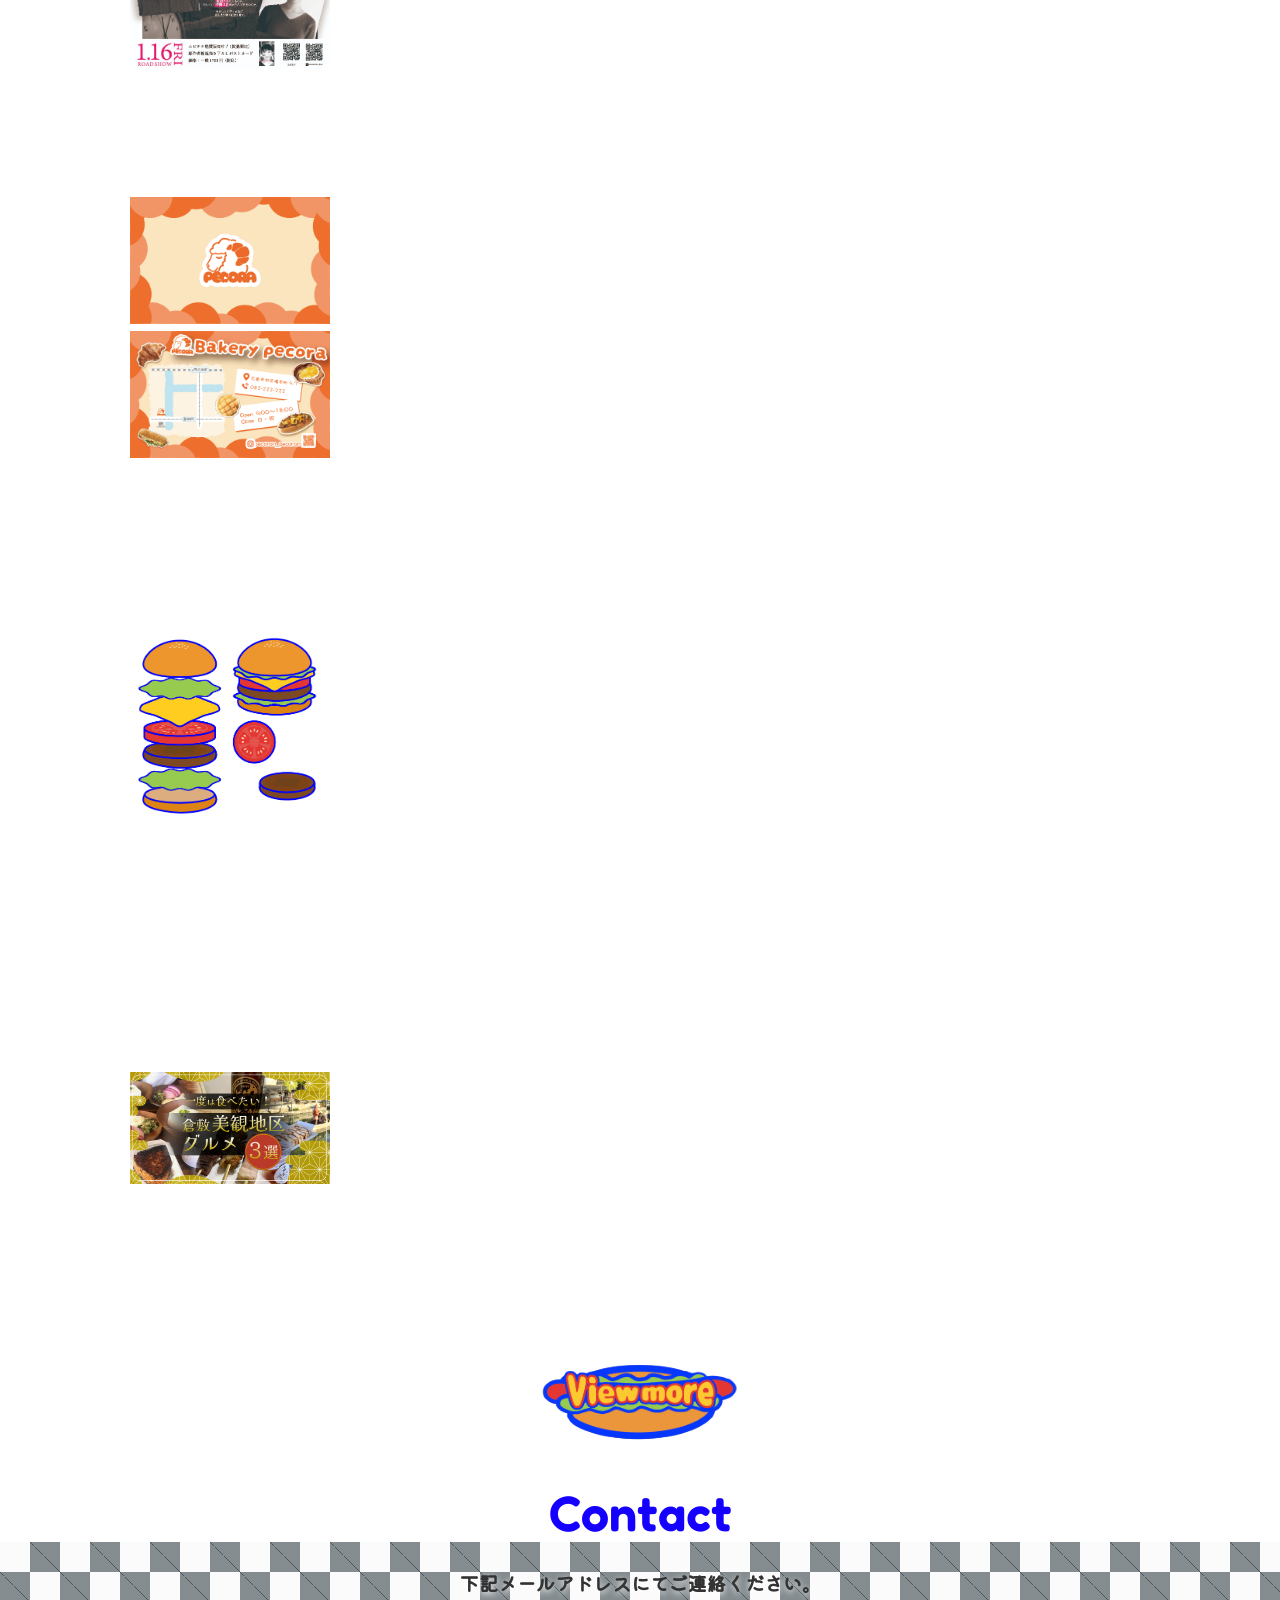
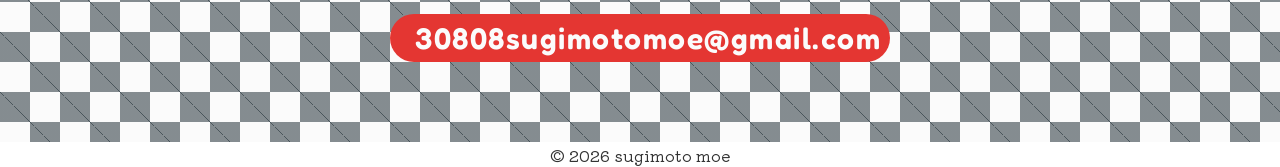
==== commit b3492068: "画像の差し替え。制作意図欄に画像の追加" ====
--- a/index.html
+++ b/index.html
@@ -121,7 +121,8 @@
 					</div>
 				</div>
 				<a href="about.html" class="hd-btn">
-					<img src="./images/img/hd-btn.PNG" alt="もっと見る">
+					<img src="./images/img/hd-btn.PNG" alt="もっと見る" class="btn-default">
+					<img src="./images/img/hd-btn_02.PNG" alt="もっと見る" class="btn-hover">
 				</a>
 			</div>
 		</section>
@@ -292,7 +293,8 @@
 				</div>
 
 				<a href="works.html" class="hd-btn">
-					<img src="./images/img/hd-btn.PNG" alt="もっと見る">
+					<img src="./images/img/hd-btn.PNG" alt="もっと見る" class="btn-default">
+					<img src="./images/img/hd-btn_02.PNG" alt="もっと見る" class="btn-hover">
 				</a>
 
 			</div>
--- a/CSS/style.css
+++ b/CSS/style.css
@@ -160,7 +160,10 @@
     height: auto;
     z-index: 100;
 }
-
+.home-link:hover{
+    transform: scale(1.2);
+    transition: transform 0.3s ease;
+}
 /* h２のテキスト設定 */
 h2 {
     text-align: center;
@@ -213,15 +216,43 @@
 /* もっと見るボタン */
 
 .hd-btn {
+    position: relative;
     display: block;
     margin: 30px auto 0;
     width: 200px;
-    height: auto;
-    z-index: 100;
 }
 
 .hd-btn img {
     width: 100%;
+    display: block;
+}
+
+/* うえに置く画像 */
+.btn-default {
+    position: relative;
+    z-index: 2;
+}
+
+/* かじられたボタン*/
+.btn-hover {
+    position: absolute;
+    top: 0;
+    left: 0;
+    z-index: 1;
+}
+
+/* ホバーで上を消す */
+.hd-btn:hover .btn-default {
+    opacity: 0;
+}
+
+/* ホバーで浮く */
+.hd-btn {
+    transition: transform 0.3s ease;
+}
+
+.hd-btn:hover {
+    transform: translateY(-5px);
 }
 
 /* スキル */
@@ -252,7 +283,8 @@
 .pizza-slice {
     position: absolute;
     inset: 0;
-    width: 100%;
+    width: 95%;
+    margin: auto;
     object-fit: contain;
     transition: 0.4s ease;
     z-index: 3;
@@ -466,6 +498,7 @@
     padding: 15px;
     border-radius: 10px;
     margin: 10px;
+    display: none;
 }
 
 .timeline-item::before {
@@ -506,6 +539,7 @@
         padding: 1rem 2rem;
         box-sizing: border-box;
         position: relative;
+        cursor: pointer;
     }
 
     .timeline-item:nth-child(odd) {
@@ -517,6 +551,8 @@
         left: 50%;
         text-align: left;
     }
+
+
 
     .timeline-text {
         text-align: left;
@@ -535,7 +571,7 @@
 }
 
 /* 趣味・好きなこと */
-    .like-wrapper {
+.like-wrapper {
     display: flex;
     flex-wrap: wrap;
     max-width: 1100px;
@@ -543,11 +579,13 @@
     padding: 20px;
     gap: 10px;
 }
+
 /* PC横並び４個 */
 .like-container {
     flex: 1 1 calc(25% - 20px);
     padding: 10px;
 }
+
 .like-container:hover {
     transform: scale(1.2);
     transition: transform 0.3s ease;
@@ -558,14 +596,16 @@
     border-radius: 10%;
     display: block;
 }
+
 .like-container img:hover {
     border-radius: 10%;
     display: block;
-    
-}
+
+}
+
 .like-container span {
     /* min18 max19 */
-    font-size:clamp(1.125rem, 1.102rem + 0.11vw, 1.188rem);
+    font-size: clamp(1.125rem, 1.102rem + 0.11vw, 1.188rem);
     font-weight: bold;
     margin: 15px 0;
 }
@@ -593,6 +633,7 @@
     /* text-align: center; */
     margin-bottom: 20px;
 }
+
 
 .works-wrapper {
     max-width: 1100px;
@@ -730,6 +771,7 @@
     font-weight: bold;
     margin-top: 10px;
 }
+
 /* フワッと出てくるアニメーション*/
 /* 0.4sで大きく */
 .modal.active .modal-box {
@@ -750,40 +792,96 @@
 
 
 /* ポートフォリオ制作にあたって */
-
+/* 星とh２を横並び */
+.production-intent h2 {
+font-size:clamp(2rem, 1.864rem + 0.68vw, 2.375rem);
+margin: 0;
+}
+.intent-title {
+    display: flex;
+    align-items: center;
+    justify-content: center;
+    gap: 20px;
+}
+
+.intent-title .star {
+    width: 90px;
+    height: 60px;
+    display: block;
+}
+
+.intent-title .star.left {
+    background: url("../images/img/star-left.svg") no-repeat center / contain;
+}
+
+.intent-title .star.right {
+    background: url("../images/img/star-right.svg") no-repeat center / contain;
+}
+/* 枠全体の背景色と余白等 */
 .production-intent {
-    /* background-color: #4de4ea; */
+    /* border: #1500ff solid 5px; */
+    background-color: #4de4ea;
+    border-radius: 30px;
+    width: calc(100% - 180px);
+    margin: 50px auto 0;
     padding: 20px;
-    margin-top: 50px;
-}
-.production-intent h2 {
-    margin: 20px;
-    /* min22 max30 */
-    font-size: clamp(1.375rem, 1.193rem + 0.91vw, 1.875rem);
 }
 
 .intent-wrapper {
-  display: grid;
-  grid-template-columns: repeat(2, 1fr);
-  gap: 20px;
-  max-width: 1100px;
+    max-width: 1100px;
     margin: 20px auto;
 }
+
 .intent-container h3 {
     color: #e43632;
     letter-spacing: 0.05em;
-    font-size: clamp(1.25rem, 1.159rem + 0.45vw, 1.5rem);
-  border-bottom: 3px dotted #1500ff;
-  padding-bottom: 5px;
-  margin-bottom: 10px;
-  position: relative;
-  display: inline-block;
-}
-.intent-container{
-    /* background-color: #fefefe; */
-    border-radius: 20px;
+    font-size: clamp(1.563rem, 1.449rem + 0.57vw, 1.875rem);
+    border-bottom: 3px dotted #1500ff;
+    padding-bottom: 5px;
+    margin-bottom: 10px;
+    position: relative;
+    display: inline-block;
+    font-family: "Fredoka", sans-serif;
+    font-weight: 500;
+    padding-left: 55px;
+}
+
+.intent-container h3::before {
+    content: "";
+    position: absolute;
+    left: 0;
+    top: 45%;
+    transform: translateY(-50%);
+    width: 50px;
+    height: 50px;
+    background-size: contain;
+    background-repeat: no-repeat;
+}
+
+/* 個別アイコンせってい*/
+.icon-concept::before {
+    background-image: url("../images/img/soda-icon.PNG");
+}
+
+.icon-key::before {
+    background-image: url("../images/img/record-icon.PNG");
+}
+
+.icon-challenge::before {
+    background-image: url("../images/img/potato-icon.PNG");
+}
+
+.icon-next::before {
+    background-image: url("../images/img/hero02.png");
+}
+/* 各説明文の背景色 */
+.intent-container {
+    background-color: #fefefe;
+    /* border: solid #1500ff 3px; */
+    border-radius: 30px;
     padding: 20px;
-    height: 370px;
+    height: auto;
+    margin: 20px;
 }
 
 
@@ -934,9 +1032,10 @@
         margin: 0 auto;
         width: 80%;
     }
+
     .like-container:hover {
-    transform: none;
-}
+        transform: none;
+    }
 
     /* works　レスポンシブ */
     .top-logo {
@@ -965,6 +1064,15 @@
         max-width: 350px;
         margin: 30 auto;
     }
+
+    /* 制作意図の星の位置 */
+ .intent-title {
+    gap: 0px;
+}
+    /* 制作意図の大枠 */
+    .production-intent {
+    width: calc(100% - 40px);
+}
 }
 
 /* @media (max-width: 384px) {
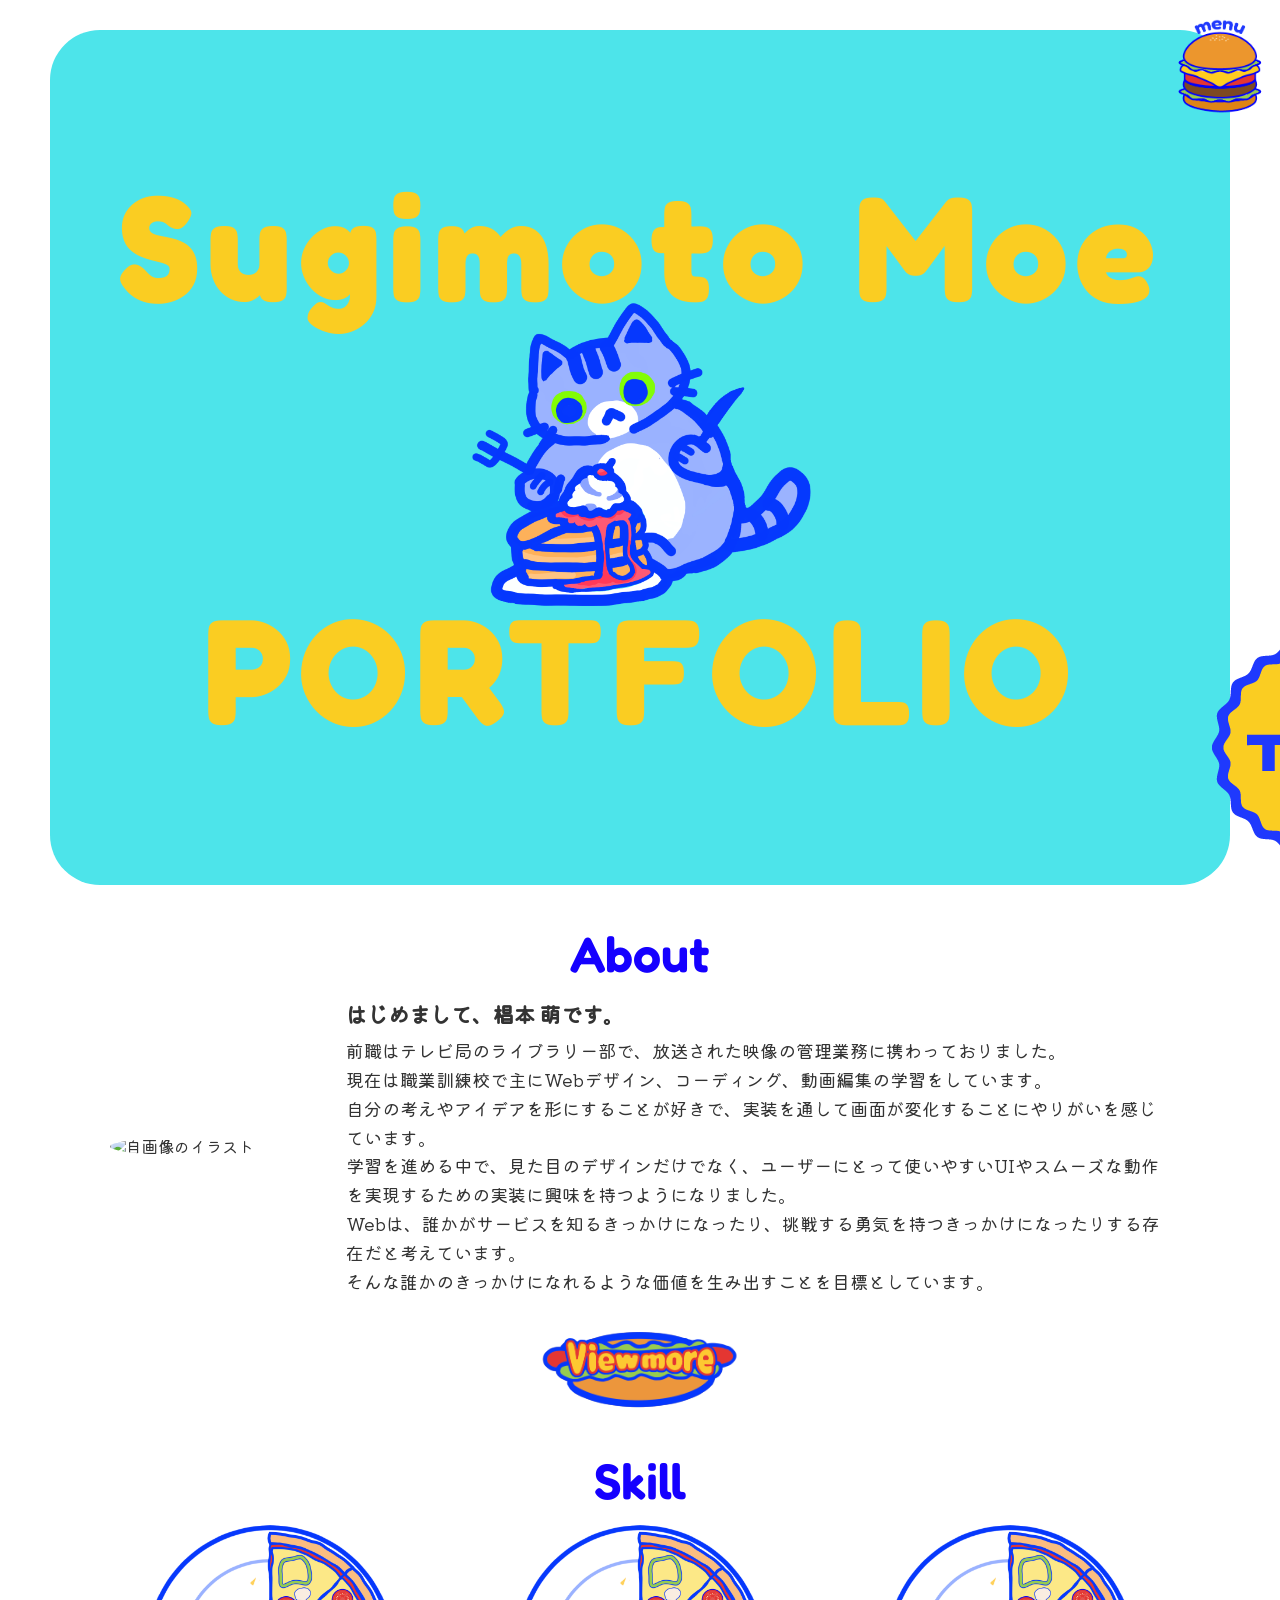
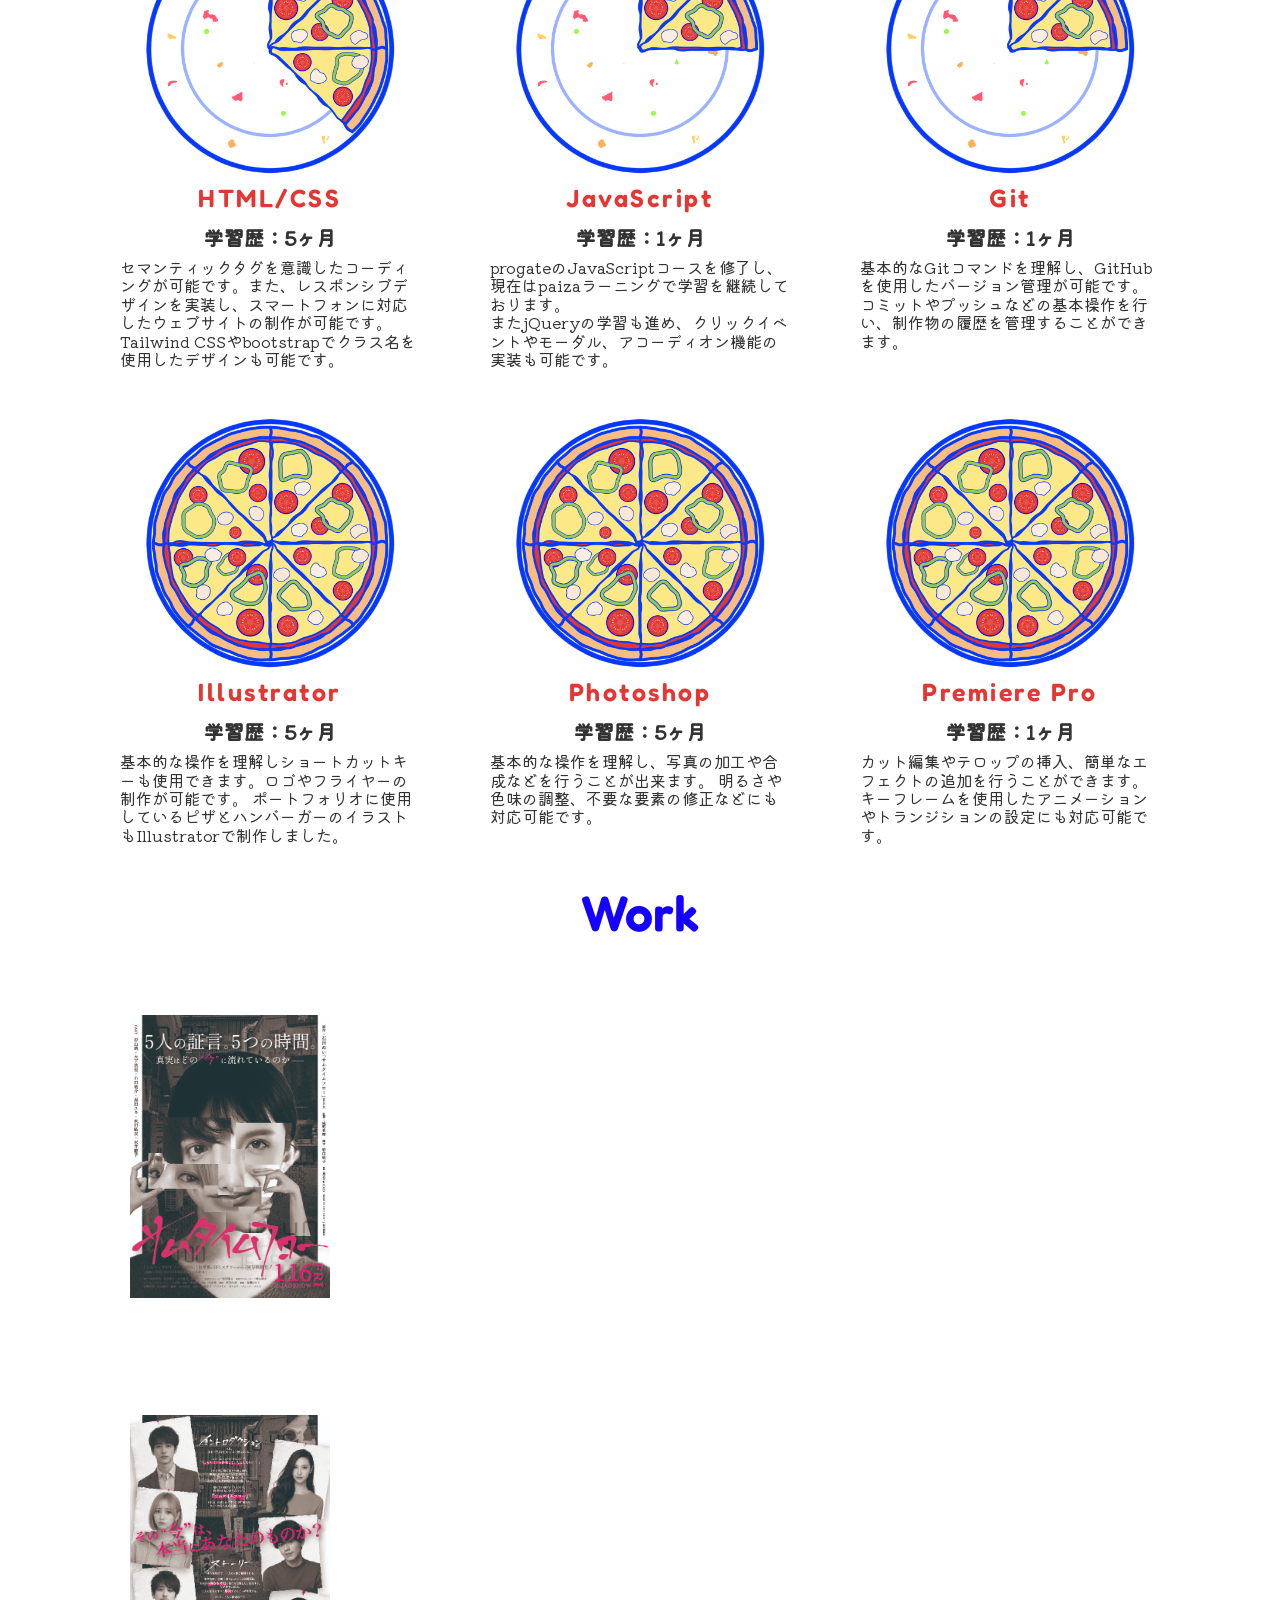
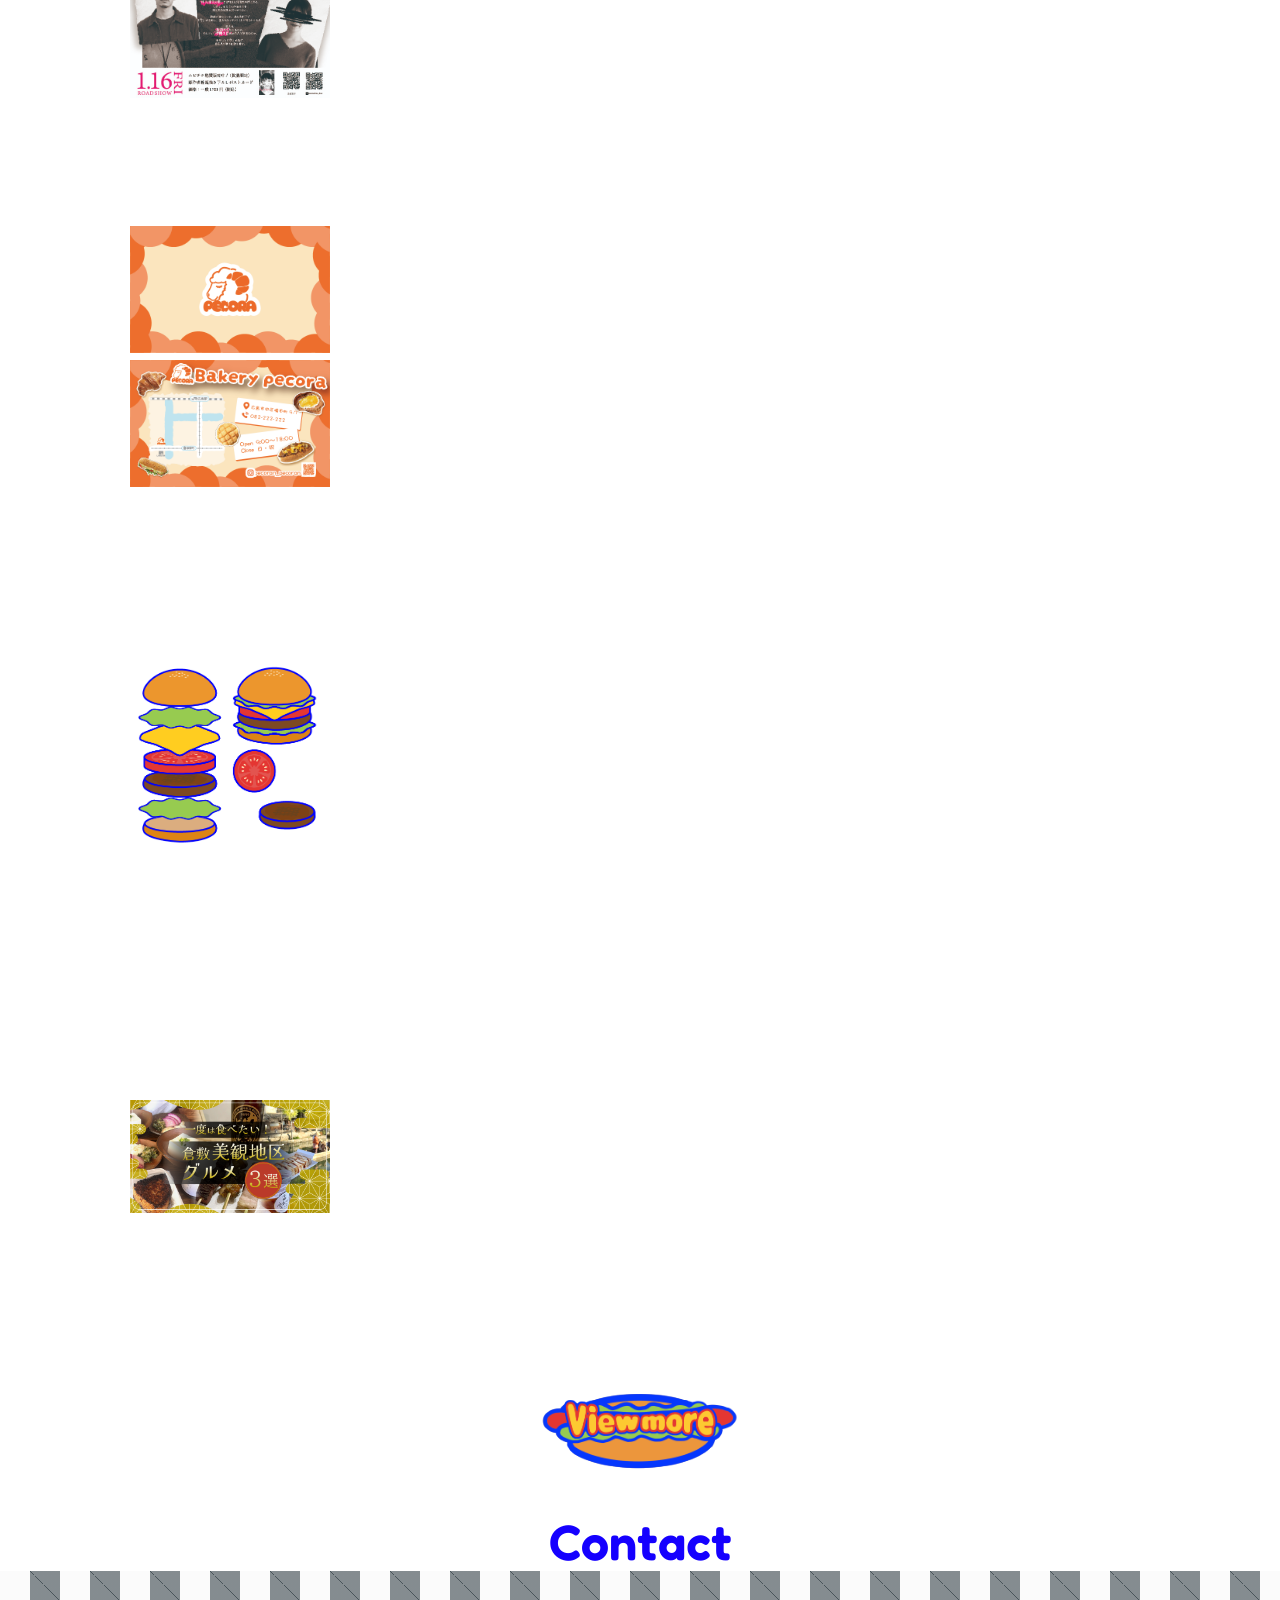
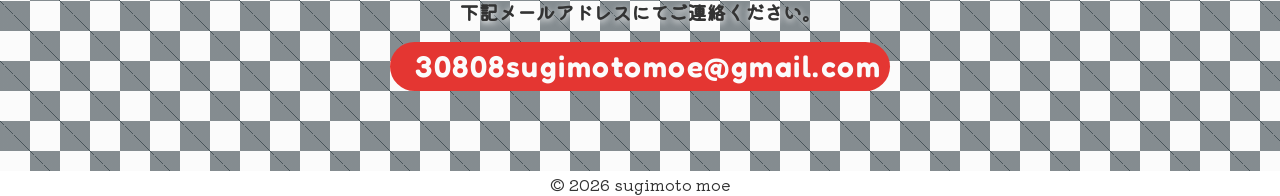
==== commit df8a18cf: "文章の細かい修正" ====
--- a/index.html
+++ b/index.html
@@ -1,5 +1,6 @@
 <!DOCTYPE html>
 <html lang="ja">
+
 
 <head>
 	<meta charset="UTF-8">
@@ -11,11 +12,11 @@
 	<link rel="icon" href="./images/img/route66.png">
 	<!-- リセットCSS -->
 	<link rel="stylesheet" href="./CSS/reset.css">
-	<!-- グーグルフォント 英語-->
+	<!-- グーグルフォント 英語 fredoka font-family: "Fredoka", sans-serif;-->
 	<link rel="preconnect" href="https://fonts.googleapis.com">
 	<link rel="preconnect" href="https://fonts.gstatic.com" crossorigin>
 	<link href="https://fonts.googleapis.com/css2?family=Fredoka:wght@300..700&display=swap" rel="stylesheet">
-	<!-- グーグルフォント 日本語　ゴシック -->
+	<!-- グーグルフォント 日本語　ゴシック kiwimaru font-family: "Kiwi Maru", serif;-->
 	<link rel="preconnect" href="https://fonts.googleapis.com">
 	<link rel="preconnect" href="https://fonts.gstatic.com" crossorigin>
 	<link href="https://fonts.googleapis.com/css2?family=Kiwi+Maru&display=swap" rel="stylesheet">
@@ -24,10 +25,10 @@
 	<script src="https://cdn.jsdelivr.net/npm/@tailwindcss/browser@4"></script>
 	<!-- jQuery スリック -->
 	<!-- slick -->
-	<link rel="stylesheet" type="text/css" href="//cdn.jsdelivr.net/npm/slick-carousel@1.8.1/slick/slick.css" />
+	<link rel="stylesheet" href="https://cdn.jsdelivr.net/npm/slick-carousel@1.8.1/slick/slick.css">
 	<link rel="stylesheet" href="./CSS/slick-theme.css">
 	<script src="https://ajax.googleapis.com/ajax/libs/jquery/3.6.0/jquery.min.js"></script>
-	<script type="text/javascript" src="//cdn.jsdelivr.net/npm/slick-carousel@1.8.1/slick/slick.min.js"></script>
+	<script src="https://cdn.jsdelivr.net/npm/slick-carousel@1.8.1/slick/slick.min.js"></script>
 	<!-- スタイルCSS -->
 	<link rel="stylesheet" href="./CSS/style.css">
 </head>
@@ -110,11 +111,10 @@
 					<img src="./images/img/portrait.png" alt="自画像のイラスト">
 					<div class="about-content">
 						<p><span>はじめまして、椙本 萌です。</span></p>
-						<p>前職はテレビ局のライブラリー部で、放送された映像の管理等を行なっていました。
-							<br>現在は職業訓練校で主にWebデザイン、コーディング、動画編集の勉強をしています。
-							<br>自分の考えやアイデアを形にすることが好きです。
-							<br>webデザインを学ぶ中で見た目の美しさだけでなく、
-							<br>使いやすさや心地よさといった“体験”まで設計できるWeb制作に魅力を感じました。
+						<p>前職はテレビ局のライブラリー部で、放送された映像の管理業務に携わっておりました。
+							<br>現在は職業訓練校で主にWebデザイン、コーディング、動画編集の学習をしています。
+							<br>自分の考えやアイデアを形にすることが好きで、実装を通して画面が変化することにやりがいを感じています。
+							<br>学習を進める中で、見た目のデザインだけでなく、ユーザーにとって使いやすいUIやスムーズな動作を実現するための実装に興味を持つようになりました。
 							<br>Webは、誰かがサービスを知るきっかけになったり、挑戦する勇気を持つきっかけになったりする存在だと考えています。<br>
 							そんな誰かのきっかけになれるような価値を生み出すことを目標としています。
 						</p>
@@ -126,7 +126,6 @@
 				</a>
 			</div>
 		</section>
-
 
 		<section id="skill" class="section-skill">
 			<div class="section-inner">
@@ -151,7 +150,7 @@
 						</p>
 						<p>
 							セマンティックタグを意識したコーディングが可能です。また、レスポンシブデザインを実装し、スマートフォンに対応したウェブサイトの制作が可能です。<br>
-							Tailwind CSSで基礎的なクラス名を使用したデザインも可能です。
+							Tailwind CSSやbootstrapでクラス名を使用したデザインも可能です。
 						</p>
 					</div>
 					<!-- js -->
@@ -172,9 +171,9 @@
 							<span>学習歴：1ヶ月</span>
 						</p>
 						<p>
-							progateのJavaScriptコースを修了し、現在は「JavaScript本格入門」を参考に学習を進めております。<br>
+							progateのJavaScriptコースを修了し、現在はpaizaラーニングで学習を継続しております。<br>
 							またjQueryの学習も進め、クリックイベントやモーダル、アコーディオン機能の実装も可能です。<br>
-						
+
 						</p>
 					</div>
 					<!-- Git -->
@@ -312,14 +311,7 @@
 							30808sugimotomoe@gmail.com
 						</a>
 					</address>
-					<!-- <div class="SNS-icon">
-						<a href="#" class="X">
-							<img src="" alt="xのアカウント">
-						</a>
-						<a href="#" class="Instagram">
-							<img src="" alt="Instagramのアカウント">
-						</a>
-					</div> -->
+
 				</div>
 			</div>
 		</section>
--- a/CSS/style.css
+++ b/CSS/style.css
@@ -1,9 +1,18 @@
 @charset "utf-8";
+
 
 
 /* * {
     border: solid 1px magenta;
 } */
+
+:root {
+    --yellow: #facd22;
+    --blue: #1500ff;
+    --turquoise: #4de4ea;
+    --red: #e43632;
+    --white: #fbfbfb;
+}
 
 /* ページ内リンクの遷移をなめらかに */
 html {
@@ -15,7 +24,7 @@
 
 /* トップページ */
 .toppage {
-    background-color: #4de4ea;
+    background-color: var(--turquoise);
     border-radius: 50px;
     height: 95vh;
     margin: 30px 50px;
@@ -47,7 +56,7 @@
 .hero-title {
     font-family: "Fredoka", sans-serif;
     font-weight: 700;
-    color: #facd22;
+    color: var(--yellow);
     letter-spacing: 0.05em;
     font-size: clamp(2rem, -0.682rem + 13.41vw, 9.375rem);
 }
@@ -160,15 +169,17 @@
     height: auto;
     z-index: 100;
 }
-.home-link:hover{
+
+.home-link:hover {
     transform: scale(1.2);
     transition: transform 0.3s ease;
 }
+
 /* h２のテキスト設定 */
 h2 {
     text-align: center;
     font-family: "Fredoka", sans-serif;
-    color: #1500ff;
+    color: var(--blue);
     /* min40px max50px */
     font-size: clamp(2.5rem, 2.273rem + 1.14vw, 3.125rem);
     font-weight: 600;
@@ -312,7 +323,7 @@
     /* min21px max25px */
     font-size: clamp(1.313rem, 1.222rem + 0.45vw, 1.563rem);
     font-weight: 600;
-    color: #e43632;
+    color: var(--red);
     margin: 10px 0;
     text-align: center;
 }
@@ -374,7 +385,7 @@
 
 .slick-prev:before,
 .slick-next:before {
-    color: #e43632;
+    color: var(--red);
     font-size: 40px;
 }
 
@@ -406,7 +417,7 @@
 
 .address-area address {
     justify-content: center;
-    background-color: #e43632;
+    background-color: var(--red);
     padding: 7px 25px;
     max-width: 500px;
     margin: 0 auto;
@@ -417,7 +428,7 @@
 
 .address-area a {
     font-family: "Fredoka", sans-serif;
-    color: #fbfbfb;
+    color: var(--white);
     font-size: clamp(1.25rem, 1.023rem + 1.14vw, 1.875rem);
     font-weight: 600;
     letter-spacing: 0.05em;
@@ -484,7 +495,7 @@
 .timeline-item time {
     font-size: clamp(1.188rem, 1.119rem + 0.34vw, 1.375rem);
     font-weight: bold;
-    color: #e43632;
+    color: var(--red);
 }
 
 .timeline-item h3 {
@@ -494,11 +505,13 @@
 }
 
 .timeline-text {
-    background-color: #4de4ea;
+    background-color: var(--turquoise);
     padding: 15px;
     border-radius: 10px;
     margin: 10px;
     display: none;
+    font-size: clamp(1rem, 0.955rem + 0.23vw, 1.125rem);
+    line-height: 1.5rem;
 }
 
 .timeline-item::before {
@@ -508,8 +521,8 @@
     top: 0.25rem;
     width: 12px;
     height: 12px;
-    background: #e43632;
-    border: 7px solid #e43632;
+    background: var(--red);
+    border: 7px solid var(--red);
     border-radius: 50%;
 }
 
@@ -577,13 +590,15 @@
     max-width: 1100px;
     margin: 0 auto;
     padding: 20px;
-    gap: 10px;
+    gap: 20px;
 }
 
 /* PC横並び４個 */
 .like-container {
     flex: 1 1 calc(25% - 20px);
-    padding: 10px;
+    padding: 15px;
+    /* background-color: var(--turquoise); */
+    border-radius: 25px;
 }
 
 .like-container:hover {
@@ -604,11 +619,19 @@
 }
 
 .like-container span {
-    /* min18 max19 */
-    font-size: clamp(1.125rem, 1.102rem + 0.11vw, 1.188rem);
+    /* min19 max21 */
+    font-size: clamp(1.188rem, 1.142rem + 0.23vw, 1.313rem);
     font-weight: bold;
-    margin: 15px 0;
-}
+    display: inline-block;
+    margin: 10px 0;
+}
+
+/* .like-container p:last-child {
+    background-color: var(--white);
+    border-radius: 25px;
+    padding: 10px;
+
+} */
 
 /* works.html */
 /* ロゴ */
@@ -680,7 +703,8 @@
     display: flex;
     justify-content: center;
     align-items: center;
-    font-size: clamp(1.125rem, 1.08rem + 0.23vw, 1.25rem);
+    /* min20 max23 */
+    font-size: clamp(1.25rem, 1.182rem + 0.34vw, 1.438rem);
     margin: 5px 0;
     color: #fbfbfb;
 }
@@ -715,13 +739,11 @@
 }
 
 .modal-box {
-    background-color: #4de4ea;
+    background-color: var(--turquoise);
     margin: 10px auto;
     padding: 20px;
-    width: 100%;
-    max-width: 650px;
+    max-width: 700px;
     border-radius: 20px;
-    text-align: center;
 }
 
 .modal-box img {
@@ -739,30 +761,48 @@
 }
 
 .modal-box h3 {
-    margin: 20px 0;
-    font-size: clamp(1.125rem, 1.08rem + 0.23vw, 1.25rem);
+    margin: 10px 0;
+    /* min26 max29 */
+    font-size: clamp(1.625rem, 1.557rem + 0.34vw, 1.813rem);
+    text-align: center;
+    color: var(--blue);
+}
+
+span.marker {
+    background-image: repeating-linear-gradient(-45deg,
+            var(--yellow) 0, var(--yellow) 4px,
+            transparent 4px, transparent 7px);
+    background-repeat: no-repeat;
+    background-position: left bottom;
+    background-size: 100% 30%;
 }
 
 /* テキストエリアに白背景をつける */
 .modal-text {
-    background-color: #fbfbfb;
+    background-color: var(--white);
     padding: 15px;
     border-radius: 20px;
 }
 
 .modal-text span {
-    color: #e43632;
+    color: var(--red);
     font-weight: bold;
-    display: block;
-    /* min18 max21 */
-    font-size: clamp(1.125rem, 1.057rem + 0.34vw, 1.313rem);
+    display: inline-block;
+    /* min22 max25 */
+    font-size: clamp(1.375rem, 1.307rem + 0.34vw, 1.563rem);
 }
 
 .modal-text p {
     /* min16 max18 */
     font-size: clamp(1rem, 0.955rem + 0.23vw, 1.125rem);
     line-height: 1.6;
-    margin-bottom: 5px;
+
+}
+
+.modal-text a {
+    color: var(--blue);
+    text-decoration: underline;
+    font-weight: bold;
 }
 
 .modal-close {
@@ -794,9 +834,10 @@
 /* ポートフォリオ制作にあたって */
 /* 星とh２を横並び */
 .production-intent h2 {
-font-size:clamp(2rem, 1.864rem + 0.68vw, 2.375rem);
-margin: 0;
-}
+    font-size: clamp(2rem, 1.864rem + 0.68vw, 2.375rem);
+    margin: 0;
+}
+
 .intent-title {
     display: flex;
     align-items: center;
@@ -817,12 +858,13 @@
 .intent-title .star.right {
     background: url("../images/img/star-right.svg") no-repeat center / contain;
 }
+
 /* 枠全体の背景色と余白等 */
 .production-intent {
     /* border: #1500ff solid 5px; */
-    background-color: #4de4ea;
+    background-color: var(--turquoise);
     border-radius: 30px;
-    width: calc(100% - 180px);
+    width: calc(100% - 200px);
     margin: 50px auto 0;
     padding: 20px;
 }
@@ -833,10 +875,10 @@
 }
 
 .intent-container h3 {
-    color: #e43632;
+    color: var(--red);
     letter-spacing: 0.05em;
     font-size: clamp(1.563rem, 1.449rem + 0.57vw, 1.875rem);
-    border-bottom: 3px dotted #1500ff;
+    border-bottom: 3px dotted var(--blue);
     padding-bottom: 5px;
     margin-bottom: 10px;
     position: relative;
@@ -874,9 +916,10 @@
 .icon-next::before {
     background-image: url("../images/img/hero02.png");
 }
+
 /* 各説明文の背景色 */
 .intent-container {
-    background-color: #fefefe;
+    background-color: var(--white);
     /* border: solid #1500ff 3px; */
     border-radius: 30px;
     padding: 20px;
@@ -886,6 +929,30 @@
 
 
 /* レスポンシブ対応 */
+@media(max-width:1100px) {
+
+    /* すき！ */
+    .like-wrapper {
+        margin: 25px;
+        flex-direction: column;
+        justify-content: center;
+        flex-wrap: nowrap;
+    }
+
+    .like-container img {
+        display: block;
+        margin: 0 auto;
+        width: 50%;
+    }
+
+    .like-container:hover {
+        transform: none;
+    }
+
+    .like-container p {
+        width: calc(100% - 80px);
+    }
+}
 
 @media (max-width: 767px) {
     .toppage {
@@ -1005,7 +1072,7 @@
 
     .slick-prev:before,
     .slick-next:before {
-        color: #e43632;
+        color: var(--red);
         font-size: 30px;
     }
 
@@ -1021,21 +1088,19 @@
 
     /* すき！ */
     .like-wrapper {
-        margin: 25px;
-        flex-direction: column;
-        justify-content: center;
-        flex-wrap: nowrap;
+        margin: 10px;
     }
 
     .like-container img {
         display: block;
         margin: 0 auto;
-        width: 80%;
-    }
-
-    .like-container:hover {
-        transform: none;
-    }
+        width: 90%;
+    }
+
+    .like-container p {
+        width: calc(100% - 10px);
+    }
+
 
     /* works　レスポンシブ */
     .top-logo {
@@ -1051,7 +1116,7 @@
     .works-wrapper {
         grid-template-columns: none;
         margin: 0 auto;
-        max-width: 350px;
+        width: calc(100% - 40px);
         padding: 0;
     }
 
@@ -1061,18 +1126,19 @@
 
     /* モーダル　個々 */
     .modal-box {
-        max-width: 350px;
+        width: calc(100% - 40px);
         margin: 30 auto;
     }
 
     /* 制作意図の星の位置 */
- .intent-title {
-    gap: 0px;
-}
+    .intent-title {
+        gap: 0px;
+    }
+
     /* 制作意図の大枠 */
     .production-intent {
-    width: calc(100% - 40px);
-}
+        width: calc(100% - 40px);
+    }
 }
 
 /* @media (max-width: 384px) {
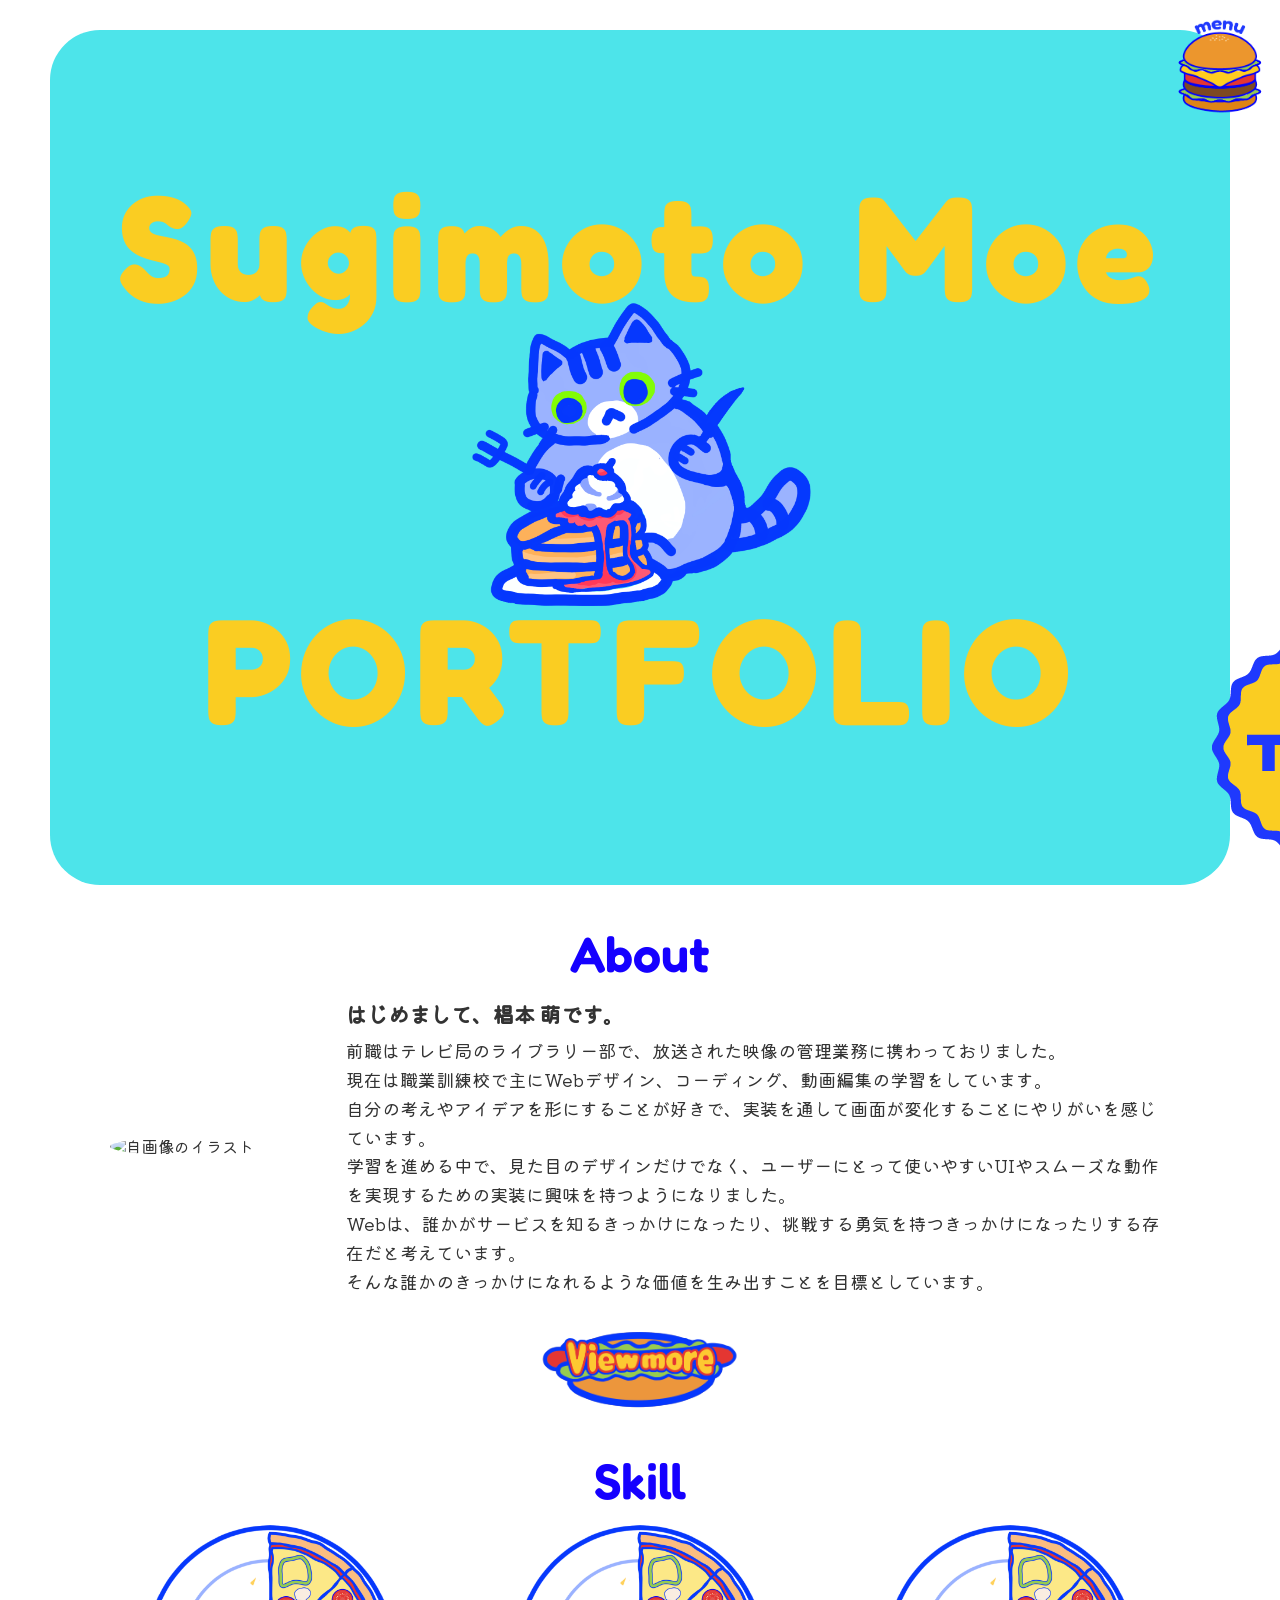
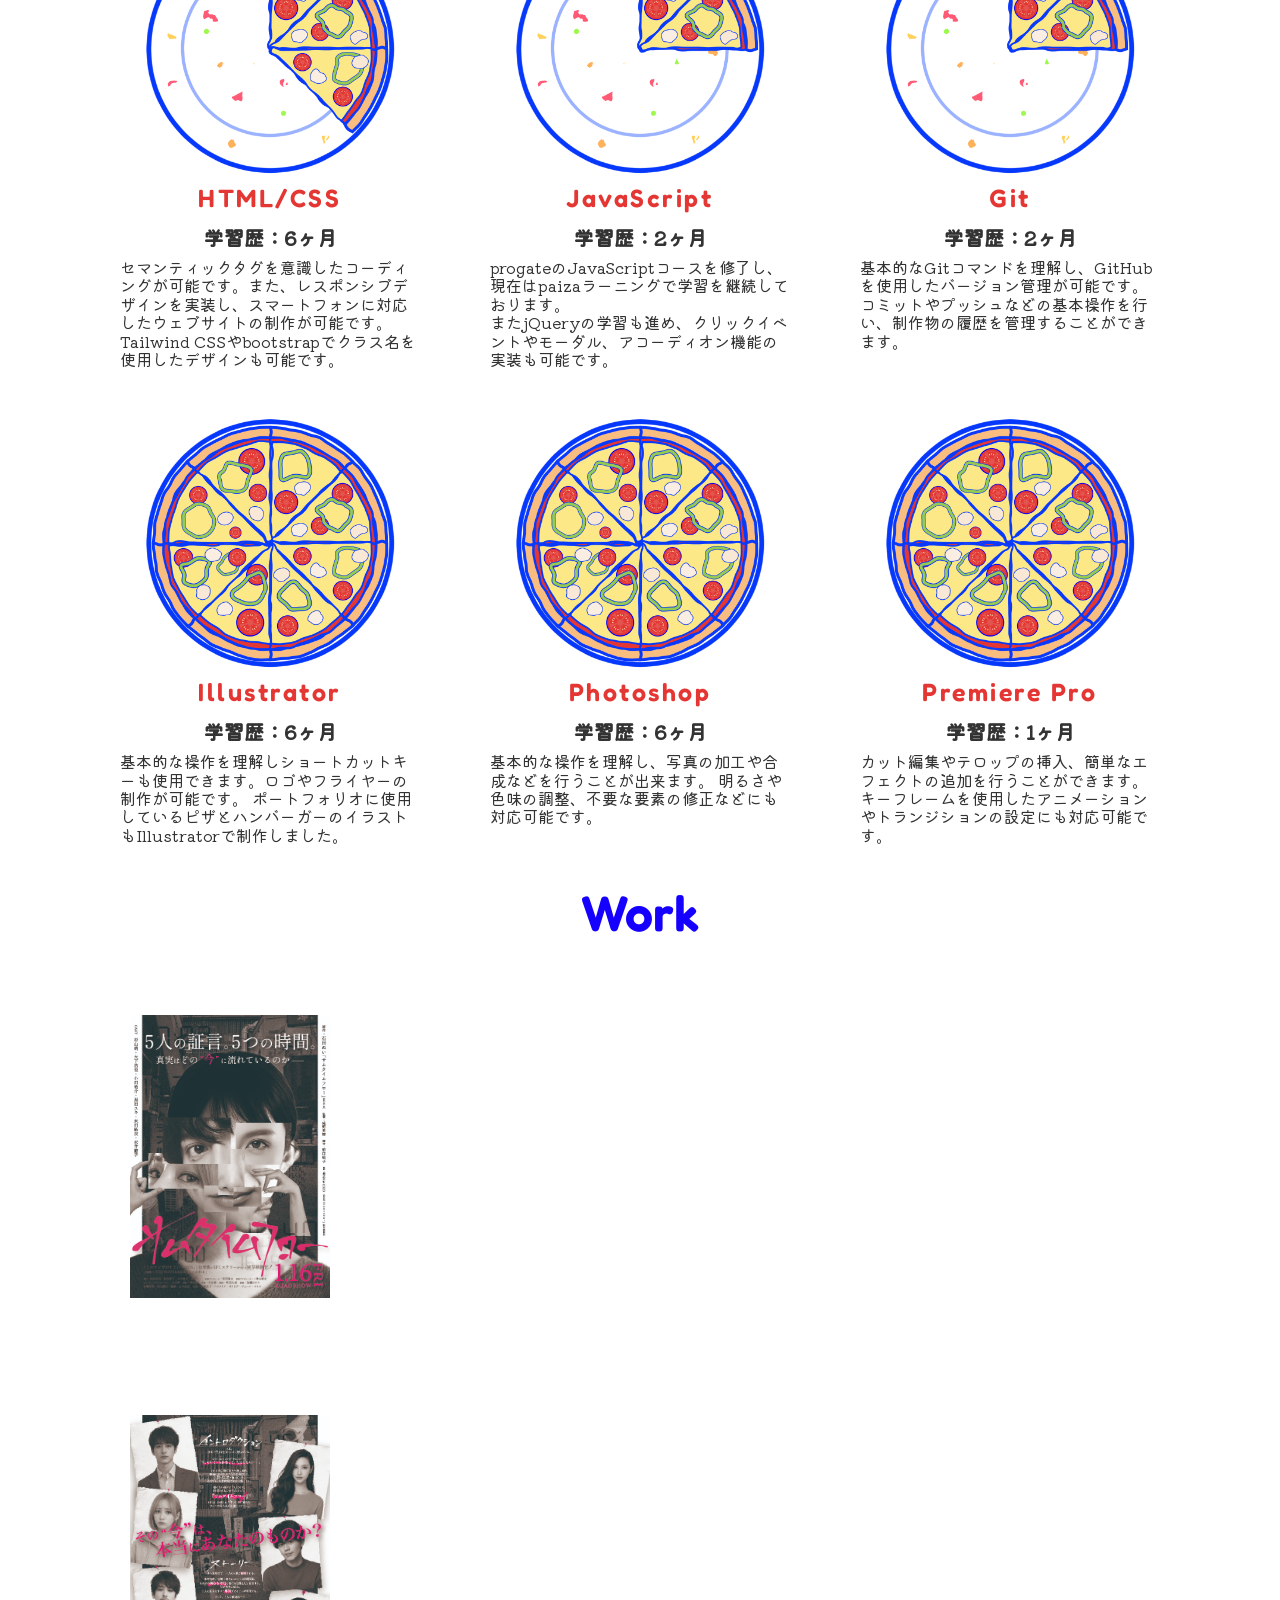
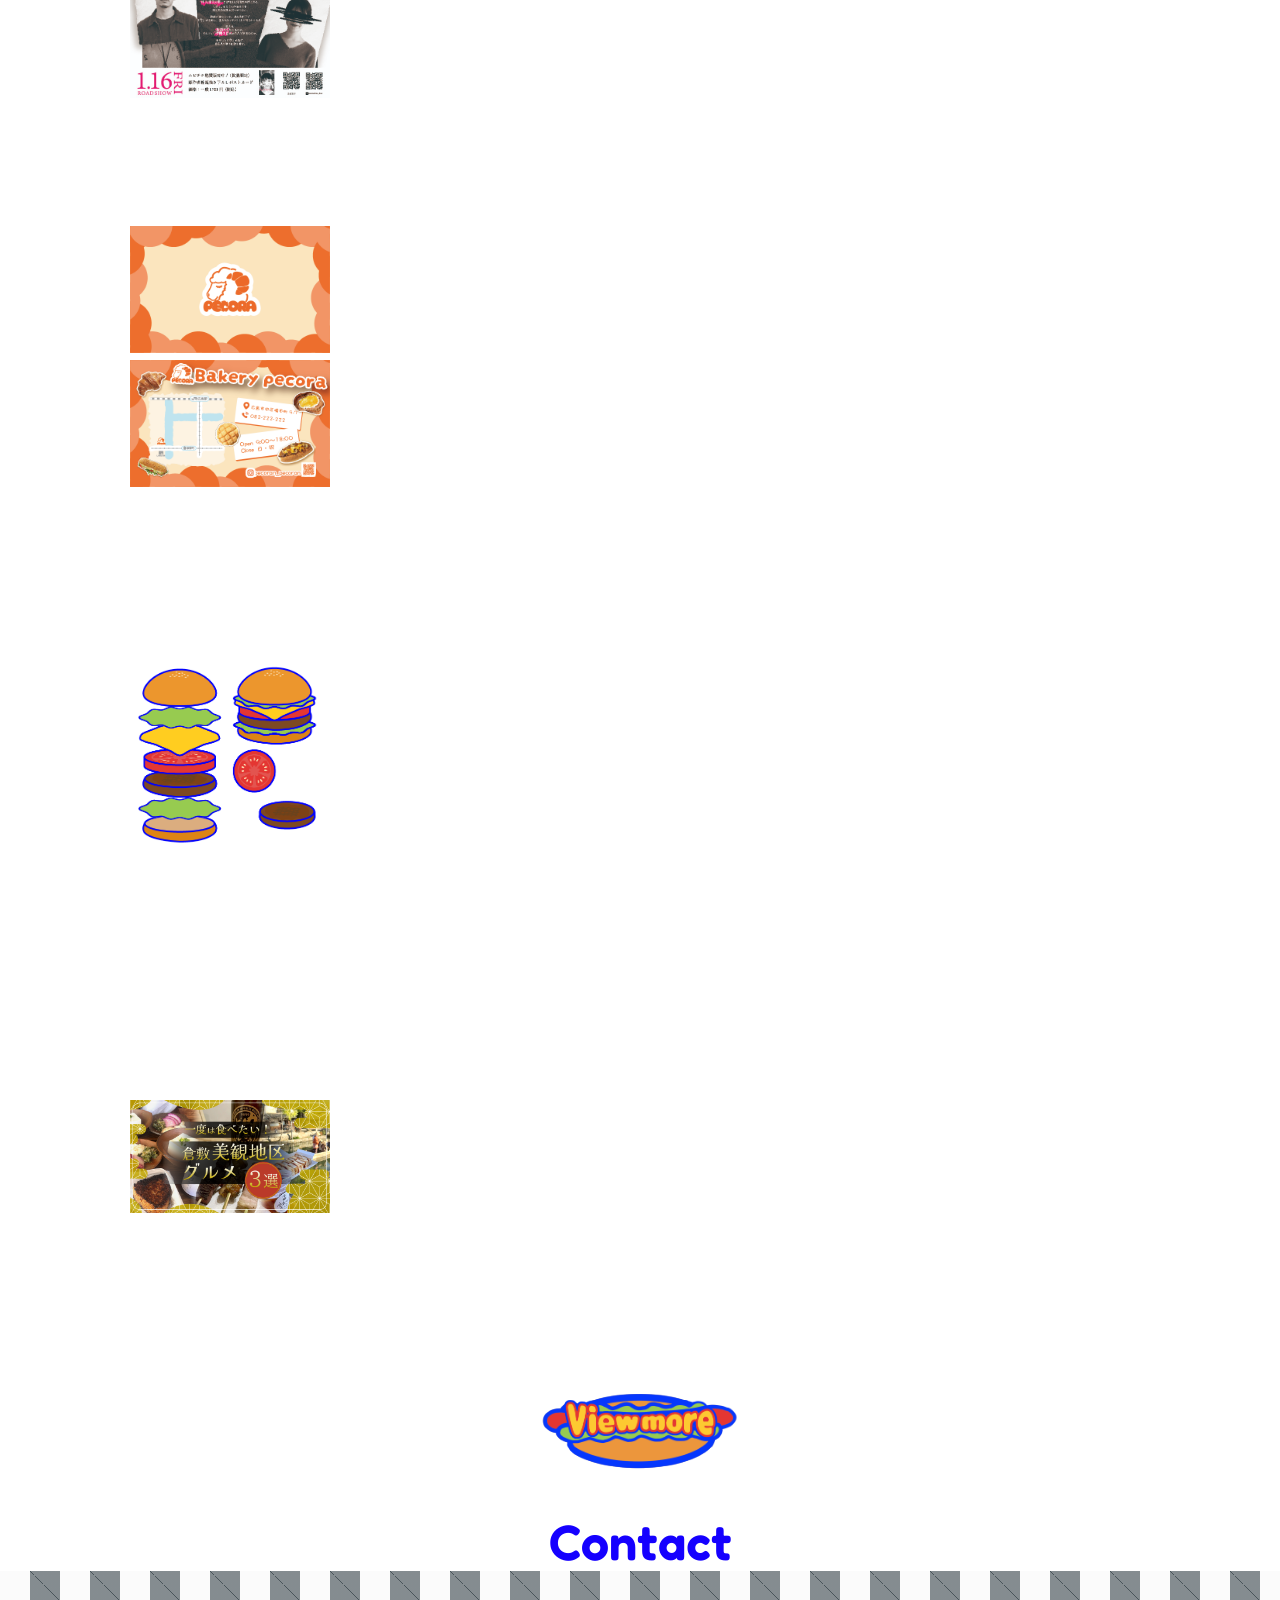
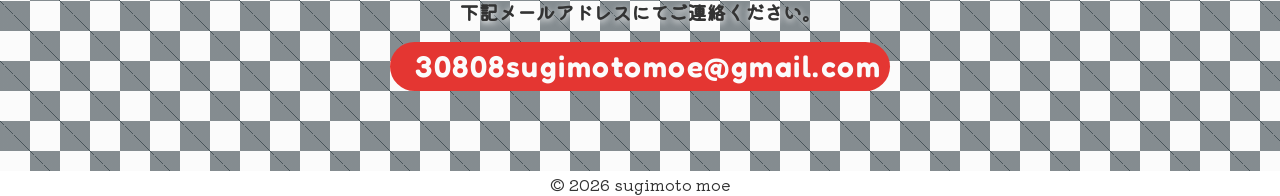
==== commit 8e10eb7a: "学習歴の更新" ====
--- a/index.html
+++ b/index.html
@@ -146,7 +146,7 @@
 						</div>
 						<h3 class="skill-name">HTML/CSS</h3>
 						<p class="skill-text">
-							<span>学習歴：5ヶ月</span>
+							<span>学習歴：6ヶ月</span>
 						</p>
 						<p>
 							セマンティックタグを意識したコーディングが可能です。また、レスポンシブデザインを実装し、スマートフォンに対応したウェブサイトの制作が可能です。<br>
@@ -168,7 +168,7 @@
 						</div>
 						<h3 class="skill-name">JavaScript</h3>
 						<p class="skill-text">
-							<span>学習歴：1ヶ月</span>
+							<span>学習歴：2ヶ月</span>
 						</p>
 						<p>
 							progateのJavaScriptコースを修了し、現在はpaizaラーニングで学習を継続しております。<br>
@@ -191,7 +191,7 @@
 						</div>
 						<h3 class="skill-name">Git</h3>
 						<p class="skill-text">
-							<span>学習歴：1ヶ月</span>
+							<span>学習歴：2ヶ月</span>
 						</p>
 						<p>
 							基本的なGitコマンドを理解し、GitHubを使用したバージョン管理が可能です。<br>
@@ -213,7 +213,7 @@
 						</div>
 						<h3 class="skill-name">Illustrator</h3>
 						<p class="skill-text">
-							<span>学習歴：5ヶ月</span>
+							<span>学習歴：6ヶ月</span>
 						</p>
 						<p>
 							基本的な操作を理解しショートカットキーも使用できます。ロゴやフライヤーの制作が可能です。
@@ -235,7 +235,7 @@
 						</div>
 						<h3 class="skill-name">Photoshop</h3>
 						<p class="skill-text">
-							<span>学習歴：5ヶ月</span>
+							<span>学習歴：6ヶ月</span>
 						</p>
 						<p>
 							基本的な操作を理解し、写真の加工や合成などを行うことが出来ます。
